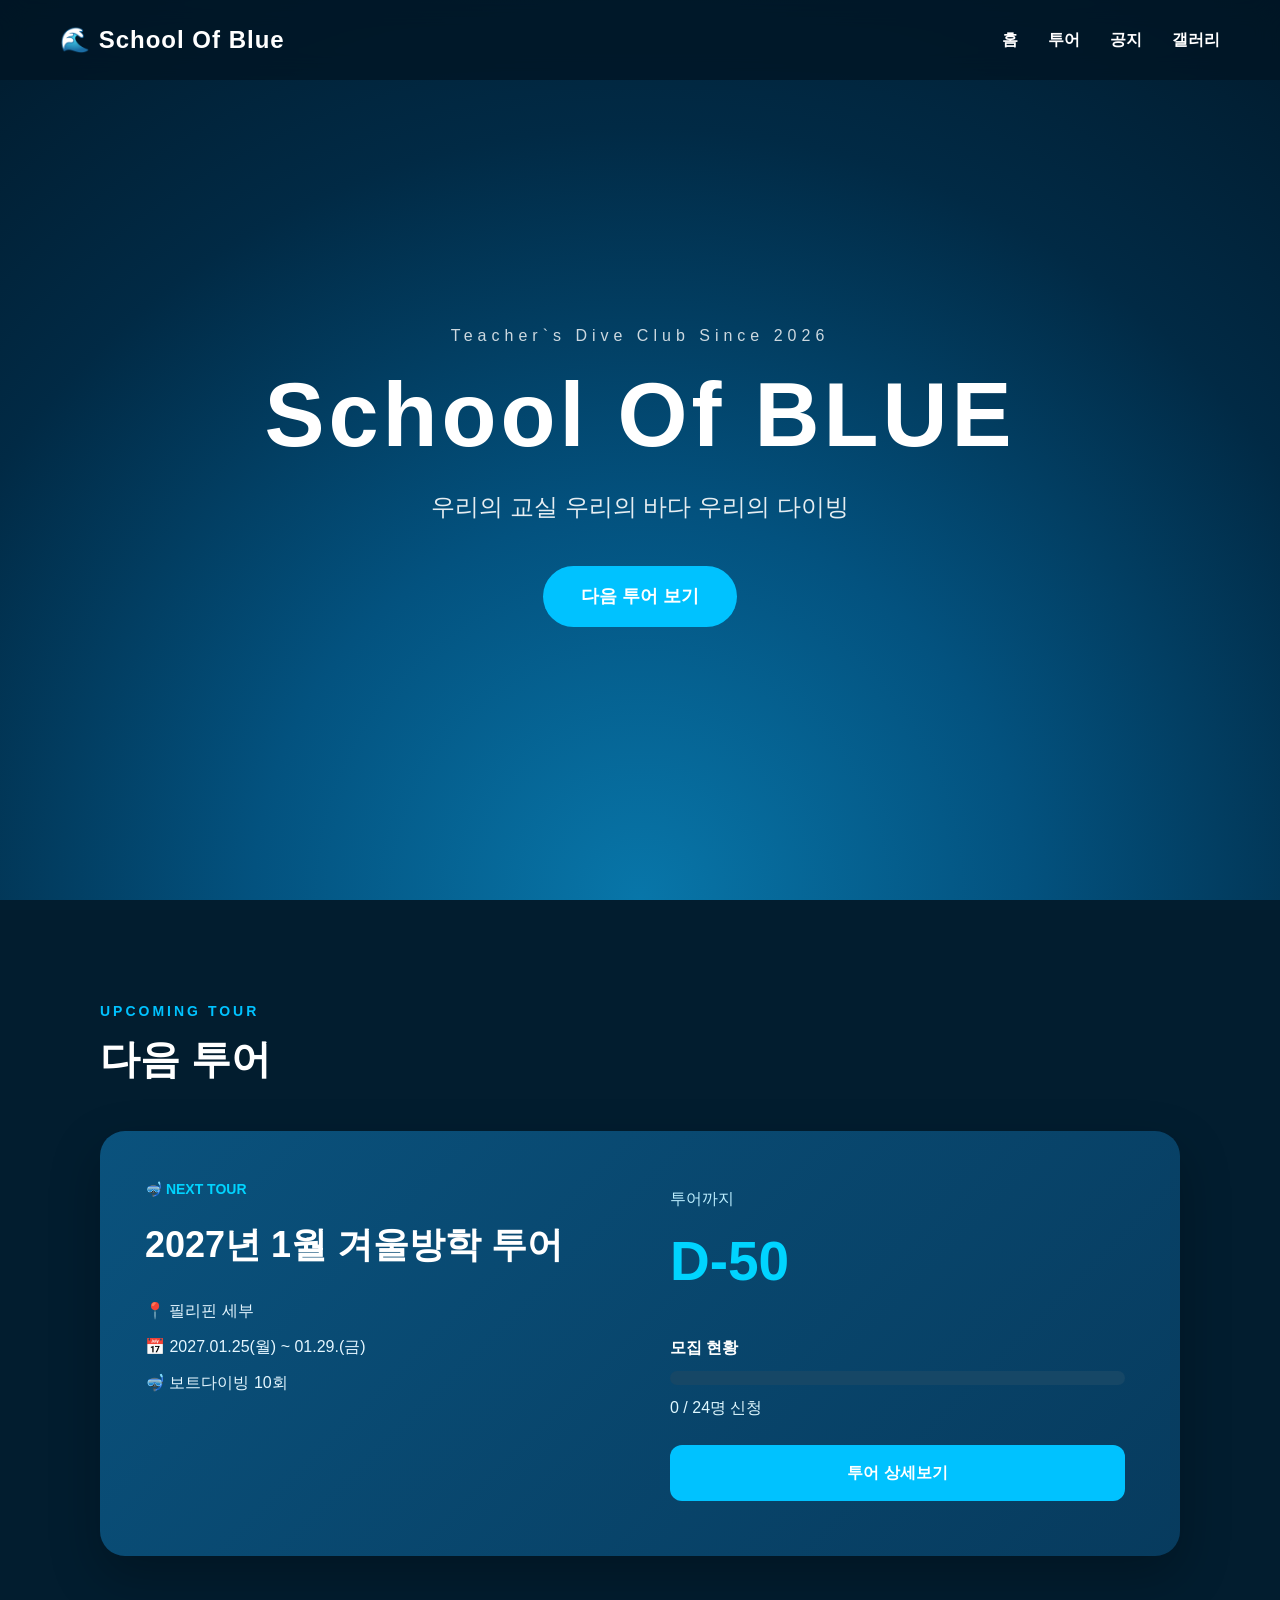
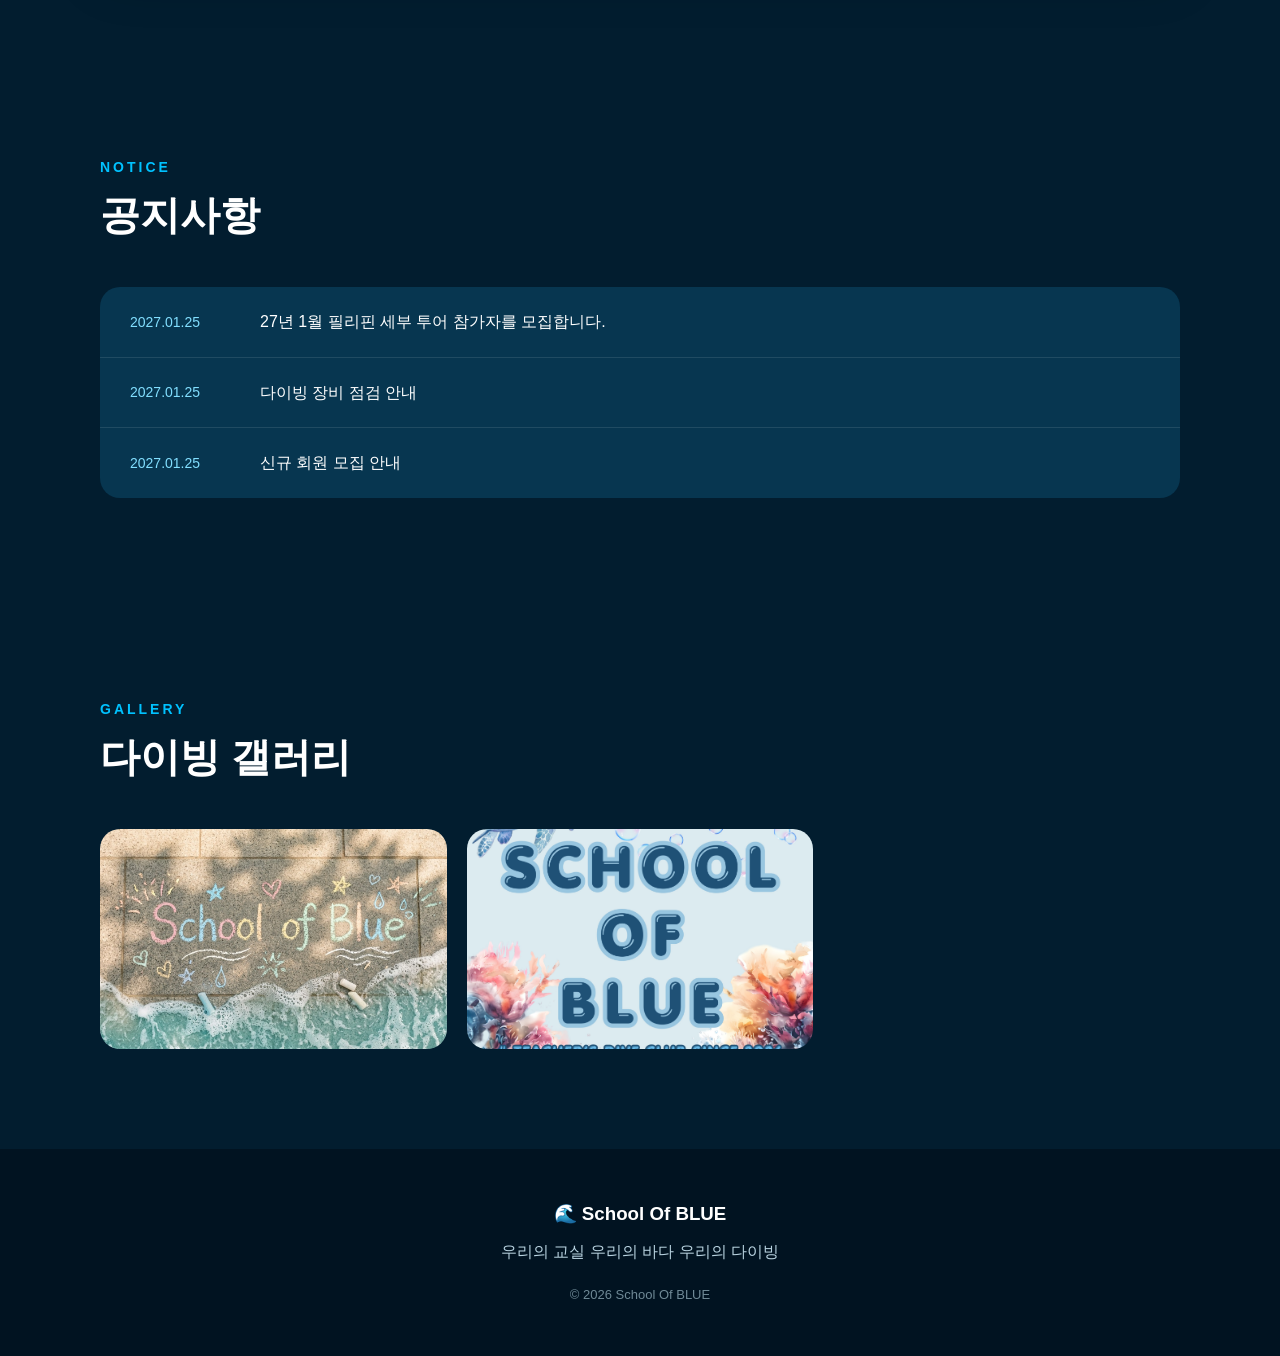
==== index.html @ 574b24a1 "Summary" ====
<!DOCTYPE html>
<html lang="ko">
<head>
  <meta charset="UTF-8">
  <meta name="viewport" content="width=device-width, initial-scale=1.0">

  <title>School Of BLUE</title>

  <link rel="stylesheet" href="css/style.css">
</head>

<body>

  <!-- =========================
       상단 메뉴
  ========================== -->

  <header class="header">

    <div class="logo">
      🌊 School Of Blue
    </div>

    <nav class="nav">

      <a href="index.html">홈</a>

      <a href="#tour">투어</a>

      <a href="#notice">공지</a>

      <a href="#gallery">갤러리</a>

    </nav>

  </header>


  <!-- =========================
       메인 화면
  ========================== -->

  <section class="hero">

    <div class="hero-content">

      <p class="hero-small">
        Teacher`s Dive Club Since 2026
      </p>

      <h1>
        School Of BLUE
      </h1>

      <p class="hero-subtitle">
        우리의 교실 우리의 바다 우리의 다이빙
      </p>

      <a href="#tour" class="main-btn">
        다음 투어 보기
      </a>

    </div>

  </section>


  <!-- =========================
       다음 투어
  ========================== -->

  <section class="section" id="tour">

    <div class="section-title">

      <p>UPCOMING TOUR</p>

      <h2>다음 투어</h2>

    </div>


    <div class="tour-card">

      <div class="tour-info">

        <span class="tour-label">
          🤿 NEXT TOUR
        </span>

        <h3>
          2027년 1월 겨울방학 투어
        </h3>

        <p>
          📍 필리핀 세부
        </p>

        <p>
          📅 2027.01.25(월) ~ 01.29.(금)
        </p>

        <p>
          🤿 보트다이빙 10회
        </p>

      </div>


      <div class="tour-status">

        <div class="countdown-title">
          투어까지
        </div>

        <div id="countdown">
          D-계산중
        </div>


        <div class="progress-title">
          모집 현황
        </div>

        <div class="progress">

          <div
            class="progress-bar"
            id="progressBar">
          </div>

        </div>

        <p id="memberCount">
          0 / 24명 신청
        </p>


        <a
          href="jeju-tour.html"
          class="tour-btn">

          투어 상세보기

        </a>

      </div>

    </div>

  </section>


  <!-- =========================
       공지사항
  ========================== -->

  <section class="section" id="notice">

    <div class="section-title">

      <p>NOTICE</p>

      <h2>공지사항</h2>

    </div>


    <div class="notice-list">

      <div class="notice-item">

        <span>2027.01.25</span>

        <strong>
          27년 1월 필리핀 세부 투어 참가자를 모집합니다.
        </strong>

      </div>


      <div class="notice-item">

        <span>2027.01.25</span>

        <strong>
          다이빙 장비 점검 안내
        </strong>

      </div>


      <div class="notice-item">

        <span>2027.01.25</span>

        <strong>
          신규 회원 모집 안내
        </strong>

      </div>

    </div>

  </section>


  <!-- =========================
       갤러리
  ========================== -->

  <section class="section" id="gallery">

    <div class="section-title">

      <p>GALLERY</p>

      <h2>다이빙 갤러리</h2>

    </div>


    <div class="gallery-grid">

      <div class="gallery-box">

        <img
          src="./images/Dive.jpg"
          alt="다이빙 사진 1"
          class="gallery-image"
          onclick="openGallery(this.src)">

      </div>


      <div class="gallery-box">

        <img
          src="./images/Dive2.jpg"
          alt="다이빙 사진 2"
          class="gallery-image"
          onclick="openGallery(this.src)">

      </div>

    </div>

  </section>


  <!-- =========================
       푸터
  ========================== -->

  <footer>

    <h3>
      🌊 School Of BLUE
    </h3>

    <p>
      우리의 교실 우리의 바다 우리의 다이빙
    </p>

    <p class="copyright">
      © 2026 School Of BLUE
    </p>

  </footer>


  <!-- =========================
       갤러리 확대창
  ========================== -->

  <div
    id="galleryModal"
    class="gallery-modal">

    <span
      class="gallery-close"
      onclick="closeGallery()">
      ×
    </span>

    <img
      id="galleryModalImage"
      src=""
      alt="확대된 다이빙 사진">

  </div>


  <!-- =========================
       JavaScript
  ========================== -->

  <script src="js/script.js"></script>

</body>
</html>
---- css/style.css ----
/* ===================================
   기본 설정
=================================== */

* {
  margin: 0;
  padding: 0;
  box-sizing: border-box;
}

html {
  scroll-behavior: smooth;
}

body {
  font-family: "Segoe UI", Arial, sans-serif;
  background: #021d2f;
  color: white;
  line-height: 1.6;
}


/* ===================================
   상단 메뉴
=================================== */

.header {
  position: fixed;
  top: 0;
  left: 0;

  width: 100%;
  height: 80px;

  padding: 0 60px;

  display: flex;
  justify-content: space-between;
  align-items: center;

  background: rgba(0, 20, 35, 0.75);
  backdrop-filter: blur(12px);

  z-index: 1000;
}


.logo {
  font-size: 24px;
  font-weight: 700;
  letter-spacing: 1px;
}


.nav {
  display: flex;
  gap: 30px;
}


.nav a {
  color: white;
  text-decoration: none;
  font-weight: 600;
  transition: 0.3s;
}


.nav a:hover {
  color: #00d4ff;
}


/* ===================================
   메인 화면
=================================== */

.hero {
  min-height: 100vh;

  display: flex;
  justify-content: center;
  align-items: center;

  text-align: center;

  padding: 100px 20px 50px;

  background:
    radial-gradient(
      circle at 50% 100%,
      #0876a9 0%,
      #03527f 35%,
      #012a45 70%,
      #011b2d 100%
    );
}


.hero-content {
  max-width: 900px;
}


.hero-small {
  font-size: 16px;
  letter-spacing: 5px;
  margin-bottom: 20px;
  opacity: 0.8;
}


.hero h1 {
  font-size: clamp(48px, 8vw, 90px);
  line-height: 1.05;
  letter-spacing: 4px;
  margin-bottom: 25px;
}


.hero-subtitle {
  font-size: 24px;
  margin-bottom: 40px;
  opacity: 0.9;
}


.main-btn {
  display: inline-block;

  padding: 16px 38px;

  border-radius: 50px;

  background: #00c2ff;
  color: white;

  text-decoration: none;

  font-size: 18px;
  font-weight: 700;

  transition: 0.3s;
}


.main-btn:hover {
  transform: translateY(-4px);
  background: #00a8e8;
}


/* ===================================
   공통 섹션
=================================== */

.section {
  padding: 100px 60px;

  max-width: 1200px;

  margin: 0 auto;
}


.section-title {
  margin-bottom: 40px;
}


.section-title p {
  color: #00c2ff;

  font-size: 14px;
  font-weight: 700;

  letter-spacing: 3px;

  margin-bottom: 5px;
}


.section-title h2 {
  font-size: 40px;
}


/* ===================================
   투어 카드
=================================== */

.tour-card {
  display: grid;

  grid-template-columns: 1fr 1fr;

  gap: 40px;

  padding: 45px;

  background:
    linear-gradient(
      135deg,
      #0a527d,
      #073b5e
    );

  border-radius: 25px;

  box-shadow:
    0 20px 50px rgba(0, 0, 0, 0.25);
}


.tour-label {
  display: inline-block;

  color: #00d4ff;

  font-size: 14px;
  font-weight: 700;

  margin-bottom: 15px;
}


.tour-info h3 {
  font-size: 36px;
  margin-bottom: 25px;
}


.tour-info p {
  margin: 10px 0;
  color: #e4f6ff;
}


/* ===================================
   투어 상태
=================================== */

.tour-status {
  padding: 10px;
}


.countdown-title {
  color: #bdefff;
  margin-bottom: 5px;
}


#countdown {
  font-size: 55px;
  font-weight: 800;

  color: #00d4ff;

  margin-bottom: 30px;
}


.progress-title {
  margin-bottom: 10px;
  font-weight: 600;
}


.progress {
  width: 100%;

  height: 14px;

  background: #164766;

  border-radius: 20px;

  overflow: hidden;
}


.progress-bar {
  height: 100%;

  width: 0%;

  background: #00c2ff;

  border-radius: 20px;

  transition: width 1s ease;
}


#memberCount {
  margin-top: 10px;
  color: #dff8ff;
}


.tour-btn {
  display: block;

  width: 100%;

  margin-top: 25px;

  padding: 15px;

  border-radius: 12px;

  background: #00c2ff;
  color: white;

  text-align: center;

  text-decoration: none;

  font-weight: 700;

  transition: 0.3s;
}


.tour-btn:hover {
  background: #00a8e8;
  transform: translateY(-2px);
}


/* ===================================
   공지사항
=================================== */

.notice-list {
  background: #073650;

  border-radius: 20px;

  overflow: hidden;
}


.notice-item {
  display: flex;

  align-items: center;

  gap: 30px;

  padding: 22px 30px;

  border-bottom:
    1px solid rgba(255, 255, 255, 0.1);
}


.notice-item:last-child {
  border-bottom: none;
}


.notice-item span {
  min-width: 100px;

  color: #82dfff;

  font-size: 14px;
}


.notice-item strong {
  font-weight: 500;
}


/* ===================================
   갤러리
=================================== */

.gallery-grid {
  display: grid;

  grid-template-columns:
    repeat(3, 1fr);

  gap: 20px;
}


.gallery-box {
  height: 220px;

  display: flex;

  justify-content: center;
  align-items: center;

  background:
    linear-gradient(
      135deg,
      #075a87,
      #0a3b5a
    );

  border-radius: 20px;

  overflow: hidden;

  transition: 0.3s;
}


.gallery-box:hover {
  transform: translateY(-8px);
}


.gallery-box img {
  width: 100%;
  height: 100%;

  display: block;

  object-fit: cover;

  cursor: pointer;

  transition:
    transform 0.4s ease;
}


.gallery-box:hover img {
  transform: scale(1.05);
}


/* ===================================
   갤러리 확대창
=================================== */

.gallery-modal {
  display: none;

  position: fixed;

  z-index: 9999;

  inset: 0;

  background:
    rgba(0, 0, 0, 0.85);

  justify-content: center;
  align-items: center;

  padding: 30px;
}


.gallery-modal img {
  max-width: 90%;
  max-height: 85vh;

  object-fit: contain;

  border-radius: 12px;

  box-shadow:
    0 10px 40px rgba(0, 0, 0, 0.5);
}


.gallery-close {
  position: absolute;

  top: 20px;
  right: 30px;

  color: white;

  font-size: 45px;

  font-weight: 300;

  cursor: pointer;

  line-height: 1;

  z-index: 10000;
}


.gallery-close:hover {
  opacity: 0.7;
}


/* ===================================
   푸터
=================================== */

footer {
  padding: 50px 20px;

  text-align: center;

  background: #011321;
}


footer h3 {
  margin-bottom: 10px;
}


footer p {
  color: #b8d2df;
}


footer .copyright {
  margin-top: 20px;

  font-size: 13px;

  color: #6f8996;
}


/* ===================================
   모바일
=================================== */

@media (max-width: 768px) {

  .header {
    height: auto;

    min-height: 70px;

    padding: 15px 20px;

    flex-direction: column;

    gap: 12px;
  }


  .logo {
    font-size: 20px;
  }


  .nav {
    gap: 15px;
  }


  .nav a {
    font-size: 14px;
  }


  .hero {
    padding-top: 140px;
  }


  .hero-subtitle {
    font-size: 18px;
  }


  .section {
    padding: 70px 20px;
  }


  .section-title h2 {
    font-size: 32px;
  }


  .tour-card {
    grid-template-columns: 1fr;

    padding: 25px;
  }


  .tour-info h3 {
    font-size: 28px;
  }


  #countdown {
    font-size: 45px;
  }


  .notice-item {
    flex-direction: column;

    align-items: flex-start;

    gap: 5px;
  }


  .gallery-grid {
    grid-template-columns: 1fr;
  }


  .gallery-box {
    height: 180px;
  }


  .gallery-modal {
    padding: 15px;
  }


  .gallery-modal img {
    max-width: 95%;
    max-height: 80vh;
  }


  .gallery-close {
    top: 15px;
    right: 20px;

    font-size: 40px;
  }

}
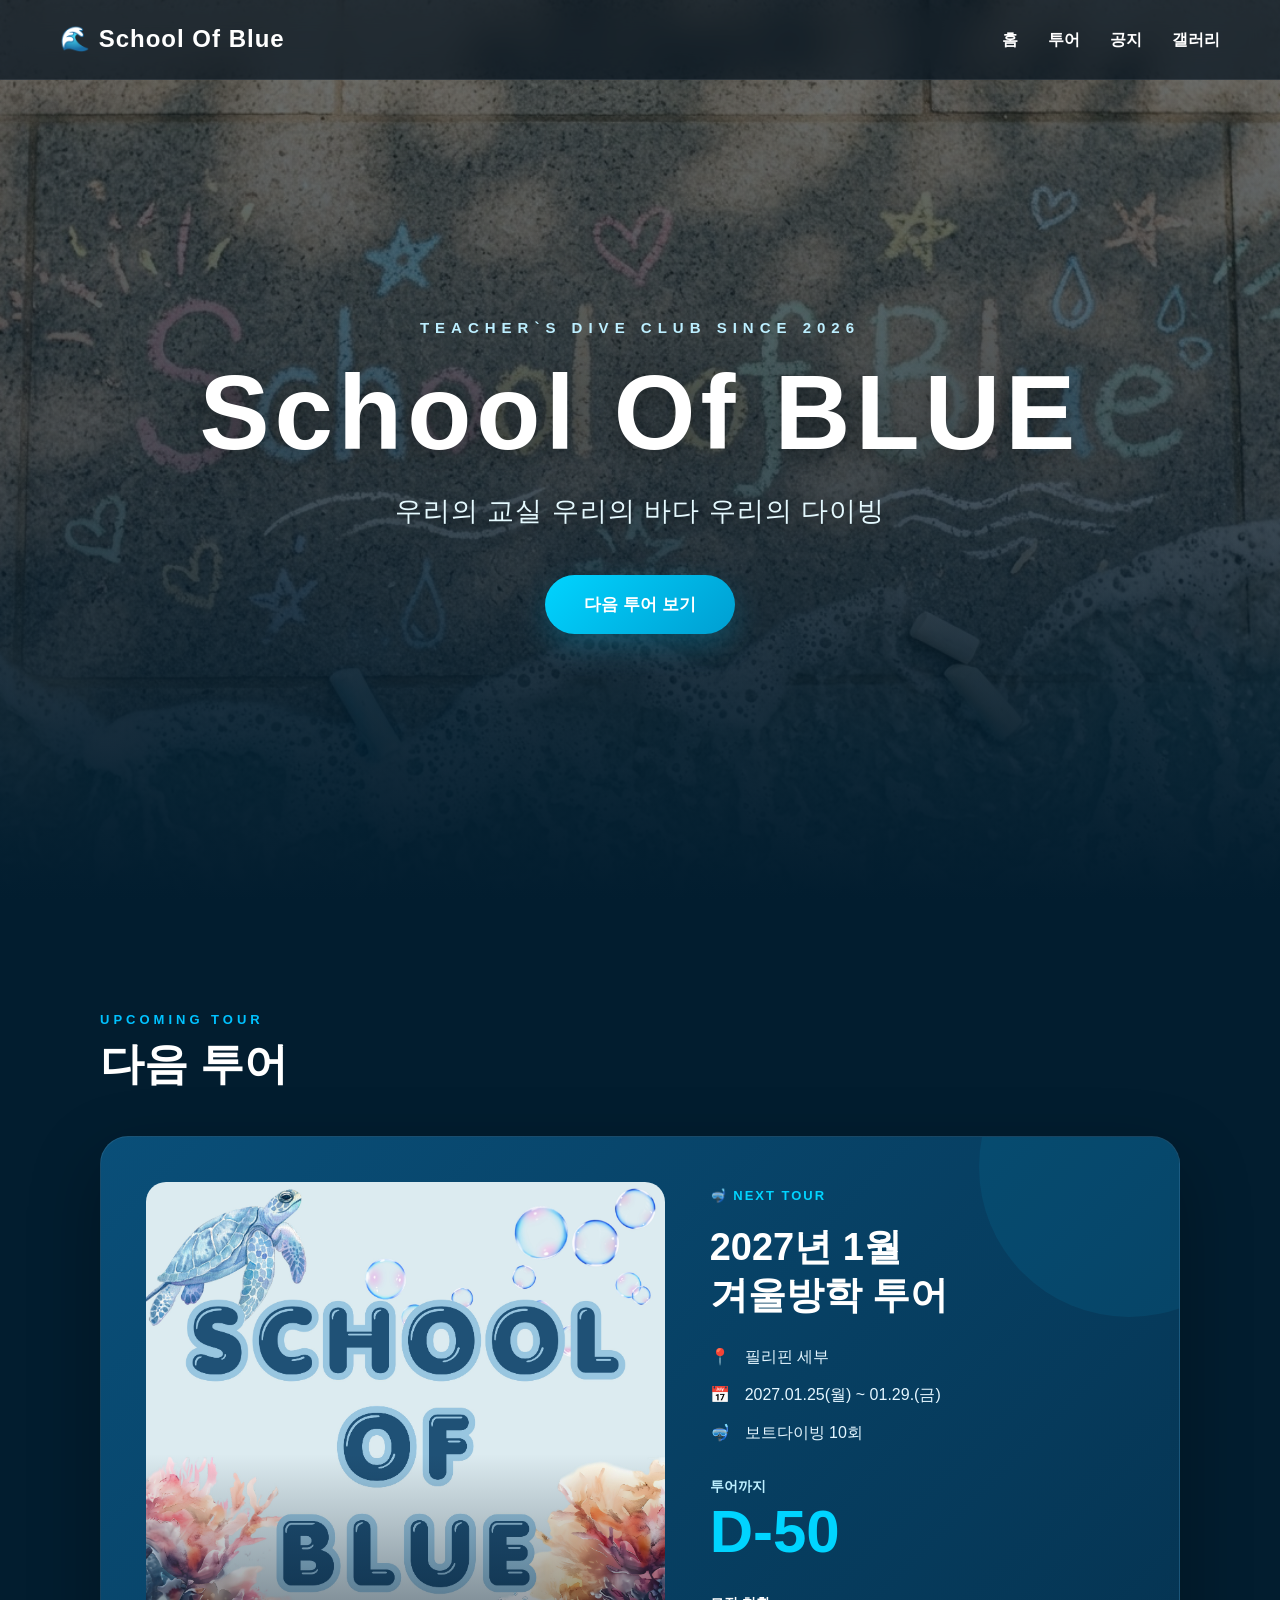
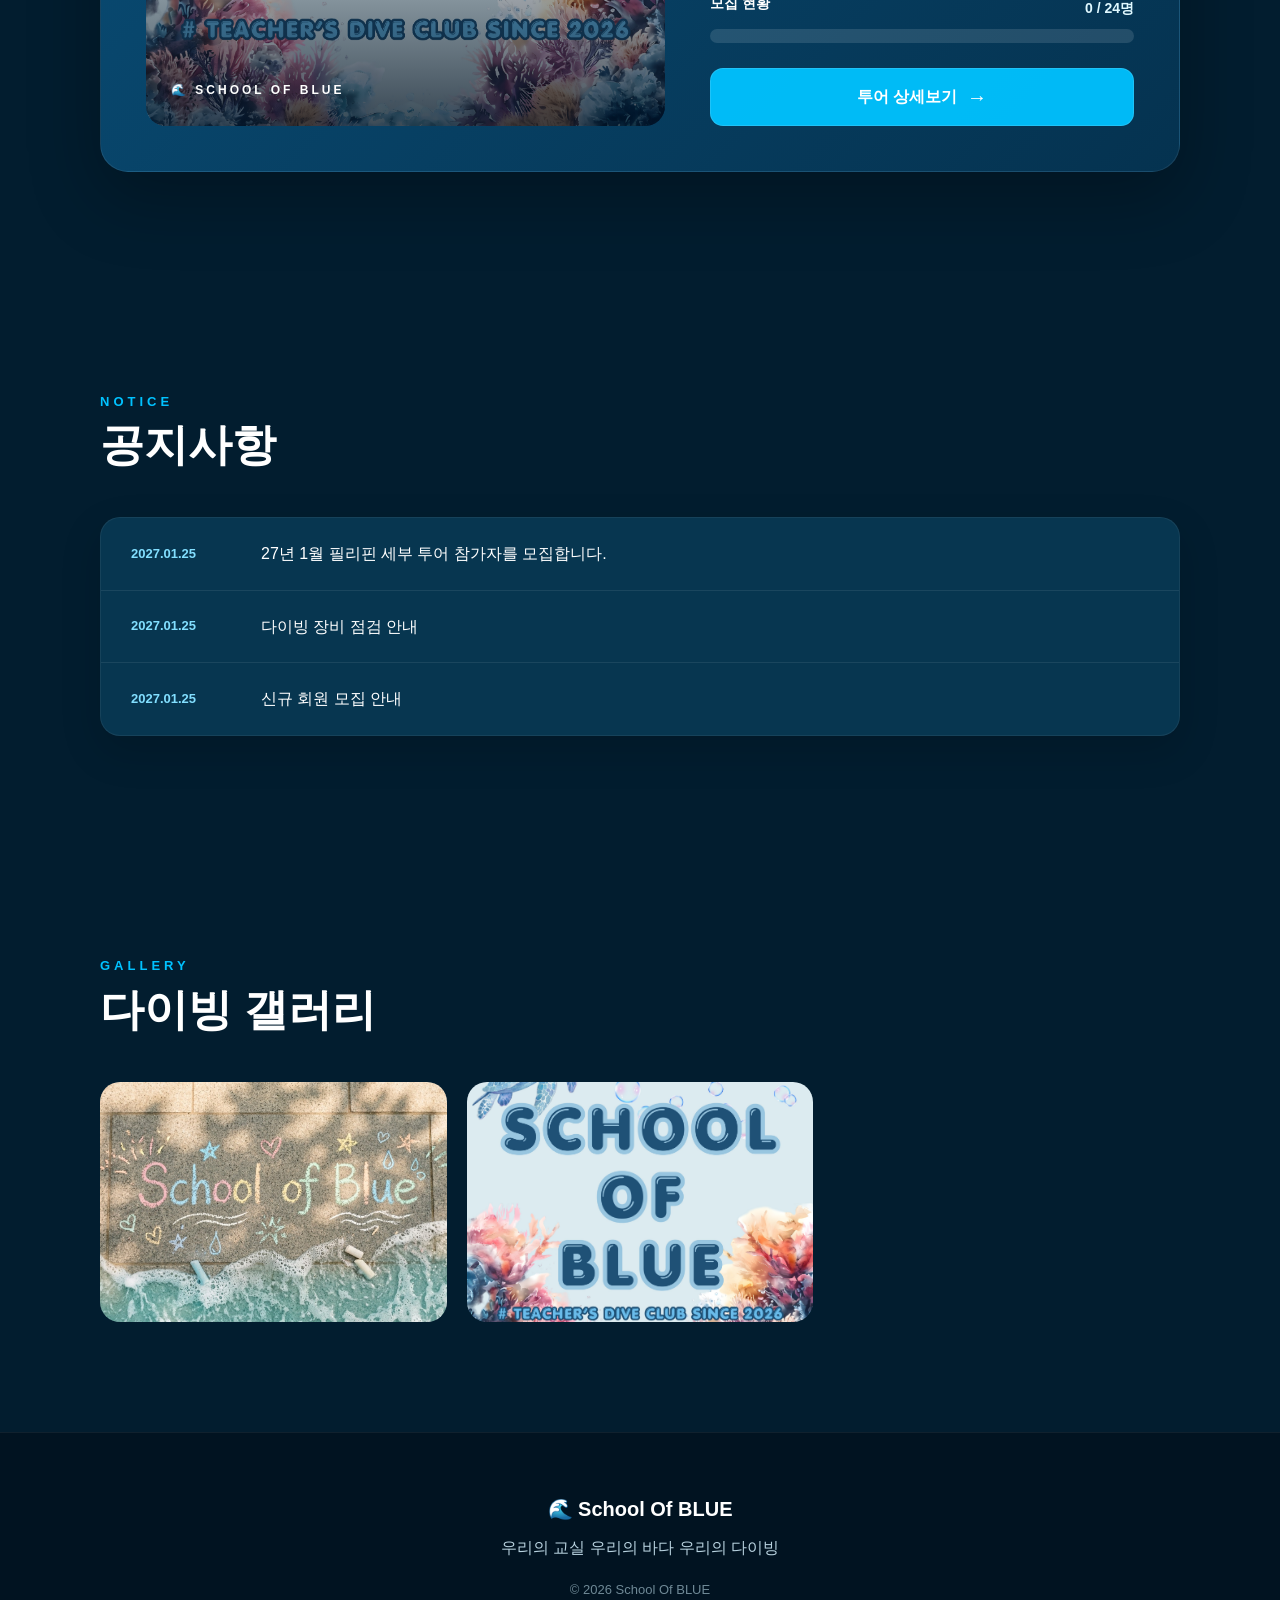
==== commit 78a19dc1: "Summary" ====
--- a/index.html
+++ b/index.html
@@ -1,15 +1,25 @@
 <!DOCTYPE html>
 <html lang="ko">
+
 <head>
+
   <meta charset="UTF-8">
-  <meta name="viewport" content="width=device-width, initial-scale=1.0">
+
+  <meta
+    name="viewport"
+    content="width=device-width, initial-scale=1.0">
 
   <title>School Of BLUE</title>
 
-  <link rel="stylesheet" href="css/style.css">
+  <link
+    rel="stylesheet"
+    href="css/style.css">
+
 </head>
 
+
 <body>
+
 
   <!-- =========================
        상단 메뉴
@@ -21,15 +31,24 @@
       🌊 School Of Blue
     </div>
 
+
     <nav class="nav">
 
-      <a href="index.html">홈</a>
-
-      <a href="#tour">투어</a>
-
-      <a href="#notice">공지</a>
-
-      <a href="#gallery">갤러리</a>
+      <a href="index.html">
+        홈
+      </a>
+
+      <a href="#tour">
+        투어
+      </a>
+
+      <a href="#notice">
+        공지
+      </a>
+
+      <a href="#gallery">
+        갤러리
+      </a>
 
     </nav>
 
@@ -48,16 +67,23 @@
         Teacher`s Dive Club Since 2026
       </p>
 
+
       <h1>
         School Of BLUE
       </h1>
 
+
       <p class="hero-subtitle">
         우리의 교실 우리의 바다 우리의 다이빙
       </p>
 
-      <a href="#tour" class="main-btn">
+
+      <a
+        href="#tour"
+        class="main-btn">
+
         다음 투어 보기
+
       </a>
 
     </div>
@@ -69,72 +95,143 @@
        다음 투어
   ========================== -->
 
-  <section class="section" id="tour">
+  <section
+    class="section"
+    id="tour">
+
 
     <div class="section-title">
 
-      <p>UPCOMING TOUR</p>
-
-      <h2>다음 투어</h2>
+      <p>
+        UPCOMING TOUR
+      </p>
+
+      <h2>
+        다음 투어
+      </h2>
 
     </div>
 
 
     <div class="tour-card">
 
+
+      <!-- =========================
+           투어 이미지
+      ========================== -->
+
+      <div class="tour-image">
+
+        <img
+          src="./images/Dive2.jpg"
+          alt="2027년 1월 필리핀 세부 다이빙 투어">
+
+        <div class="tour-image-overlay">
+
+          <span>
+            🌊 SCHOOL OF BLUE
+          </span>
+
+        </div>
+
+      </div>
+
+
+      <!-- =========================
+           투어 정보
+      ========================== -->
+
       <div class="tour-info">
+
 
         <span class="tour-label">
           🤿 NEXT TOUR
         </span>
 
+
         <h3>
-          2027년 1월 겨울방학 투어
+          2027년 1월<br>
+          겨울방학 투어
         </h3>
 
-        <p>
-          📍 필리핀 세부
-        </p>
-
-        <p>
-          📅 2027.01.25(월) ~ 01.29.(금)
-        </p>
-
-        <p>
-          🤿 보트다이빙 10회
-        </p>
-
-      </div>
-
-
-      <div class="tour-status">
-
-        <div class="countdown-title">
-          투어까지
+
+        <div class="tour-details">
+
+
+          <p>
+            <span>📍</span>
+            필리핀 세부
+          </p>
+
+
+          <p>
+            <span>📅</span>
+            2027.01.25(월)
+            ~
+            01.29.(금)
+          </p>
+
+
+          <p>
+            <span>🤿</span>
+            보트다이빙 10회
+          </p>
+
         </div>
 
-        <div id="countdown">
-          D-계산중
+
+        <!-- =========================
+             D-day
+        ========================== -->
+
+        <div class="tour-countdown">
+
+          <div class="countdown-title">
+            투어까지
+          </div>
+
+
+          <div id="countdown">
+            D-계산중
+          </div>
+
         </div>
 
 
-        <div class="progress-title">
-          모집 현황
+        <!-- =========================
+             모집 현황
+        ========================== -->
+
+        <div class="tour-recruit">
+
+          <div class="progress-header">
+
+            <span>
+              모집 현황
+            </span>
+
+            <span id="memberCount">
+              0 / 24명
+            </span>
+
+          </div>
+
+
+          <div class="progress">
+
+            <div
+              class="progress-bar"
+              id="progressBar">
+            </div>
+
+          </div>
+
         </div>
 
-        <div class="progress">
-
-          <div
-            class="progress-bar"
-            id="progressBar">
-          </div>
-
-        </div>
-
-        <p id="memberCount">
-          0 / 24명 신청
-        </p>
-
+
+        <!-- =========================
+             상세보기
+        ========================== -->
 
         <a
           href="jeju-tour.html"
@@ -142,8 +239,13 @@
 
           투어 상세보기
 
+          <span>
+            →
+          </span>
+
         </a>
 
+
       </div>
 
     </div>
@@ -155,22 +257,34 @@
        공지사항
   ========================== -->
 
-  <section class="section" id="notice">
+  <section
+    class="section"
+    id="notice">
+
 
     <div class="section-title">
 
-      <p>NOTICE</p>
-
-      <h2>공지사항</h2>
+      <p>
+        NOTICE
+      </p>
+
+
+      <h2>
+        공지사항
+      </h2>
 
     </div>
 
 
     <div class="notice-list">
 
+
       <div class="notice-item">
 
-        <span>2027.01.25</span>
+        <span>
+          2027.01.25
+        </span>
+
 
         <strong>
           27년 1월 필리핀 세부 투어 참가자를 모집합니다.
@@ -181,7 +295,10 @@
 
       <div class="notice-item">
 
-        <span>2027.01.25</span>
+        <span>
+          2027.01.25
+        </span>
+
 
         <strong>
           다이빙 장비 점검 안내
@@ -192,7 +309,10 @@
 
       <div class="notice-item">
 
-        <span>2027.01.25</span>
+        <span>
+          2027.01.25
+        </span>
+
 
         <strong>
           신규 회원 모집 안내
@@ -200,6 +320,7 @@
 
       </div>
 
+
     </div>
 
   </section>
@@ -209,18 +330,27 @@
        갤러리
   ========================== -->
 
-  <section class="section" id="gallery">
+  <section
+    class="section"
+    id="gallery">
+
 
     <div class="section-title">
 
-      <p>GALLERY</p>
-
-      <h2>다이빙 갤러리</h2>
+      <p>
+        GALLERY
+      </p>
+
+
+      <h2>
+        다이빙 갤러리
+      </h2>
 
     </div>
 
 
     <div class="gallery-grid">
+
 
       <div class="gallery-box">
 
@@ -243,6 +373,7 @@
 
       </div>
 
+
     </div>
 
   </section>
@@ -258,10 +389,12 @@
       🌊 School Of BLUE
     </h3>
 
+
     <p>
       우리의 교실 우리의 바다 우리의 다이빙
     </p>
 
+
     <p class="copyright">
       © 2026 School Of BLUE
     </p>
@@ -277,11 +410,15 @@
     id="galleryModal"
     class="gallery-modal">
 
+
     <span
       class="gallery-close"
       onclick="closeGallery()">
+
       ×
+
     </span>
+
 
     <img
       id="galleryModalImage"
@@ -295,7 +432,11 @@
        JavaScript
   ========================== -->
 
-  <script src="js/script.js"></script>
+  <script
+    src="js/script.js">
+  </script>
+
 
 </body>
+
 </html>
--- a/css/style.css
+++ b/css/style.css
@@ -26,6 +26,7 @@
 
 .header {
   position: fixed;
+
   top: 0;
   left: 0;
 
@@ -38,8 +39,12 @@
   justify-content: space-between;
   align-items: center;
 
-  background: rgba(0, 20, 35, 0.75);
-  backdrop-filter: blur(12px);
+  background: rgba(0, 15, 28, 0.68);
+
+  backdrop-filter: blur(14px);
+
+  border-bottom:
+    1px solid rgba(255, 255, 255, 0.08);
 
   z-index: 1000;
 }
@@ -47,22 +52,49 @@
 
 .logo {
   font-size: 24px;
+
   font-weight: 700;
+
   letter-spacing: 1px;
+
+  white-space: nowrap;
 }
 
 
 .nav {
   display: flex;
+
   gap: 30px;
 }
 
 
 .nav a {
+  position: relative;
+
   color: white;
+
   text-decoration: none;
+
   font-weight: 600;
+
   transition: 0.3s;
+}
+
+
+.nav a::after {
+  content: "";
+
+  position: absolute;
+
+  left: 0;
+  bottom: -8px;
+
+  width: 0;
+  height: 2px;
+
+  background: #00d4ff;
+
+  transition: width 0.3s ease;
 }
 
 
@@ -71,306 +103,572 @@
 }
 
 
-/* ===================================
-   메인 화면
+.nav a:hover::after {
+  width: 100%;
+}
+
+
+/* ===================================
+   메인 히어로
 =================================== */
 
 .hero {
+  position: relative;
+
   min-height: 100vh;
 
   display: flex;
+
   justify-content: center;
   align-items: center;
 
   text-align: center;
 
-  padding: 100px 20px 50px;
+  padding: 120px 20px 70px;
+
+  overflow: hidden;
 
   background:
-    radial-gradient(
-      circle at 50% 100%,
-      #0876a9 0%,
-      #03527f 35%,
-      #012a45 70%,
-      #011b2d 100%
+    linear-gradient(
+      rgba(0, 18, 32, 0.48),
+      rgba(0, 15, 30, 0.72)
+    ),
+    url("../images/Dive.jpg");
+
+  background-size: cover;
+
+  background-position: center;
+
+  background-repeat: no-repeat;
+}
+
+
+/* 바다 사진 위 분위기 */
+
+.hero::after {
+  content: "";
+
+  position: absolute;
+
+  inset: 0;
+
+  background:
+    linear-gradient(
+      to bottom,
+      rgba(0, 0, 0, 0.15),
+      rgba(0, 20, 35, 0.25),
+      #021d2f
     );
-}
-
+
+  pointer-events: none;
+}
+
+
+/* 히어로 내용 */
 
 .hero-content {
-  max-width: 900px;
+  position: relative;
+
+  z-index: 2;
+
+  max-width: 950px;
+
+  animation:
+    heroFade 1.2s ease;
+}
+
+
+@keyframes heroFade {
+
+  from {
+
+    opacity: 0;
+
+    transform:
+      translateY(25px);
+
+  }
+
+  to {
+
+    opacity: 1;
+
+    transform:
+      translateY(0);
+
+  }
+
 }
 
 
 .hero-small {
-  font-size: 16px;
+  margin-bottom: 20px;
+
+  font-size: 15px;
+
+  font-weight: 600;
+
+  letter-spacing: 6px;
+
+  color: #bdefff;
+
+  text-transform: uppercase;
+}
+
+
+.hero h1 {
+  margin-bottom: 25px;
+
+  font-size:
+    clamp(
+      52px,
+      9vw,
+      105px
+    );
+
+  line-height: 1;
+
   letter-spacing: 5px;
-  margin-bottom: 20px;
-  opacity: 0.8;
-}
-
-
-.hero h1 {
-  font-size: clamp(48px, 8vw, 90px);
-  line-height: 1.05;
-  letter-spacing: 4px;
-  margin-bottom: 25px;
+
+  text-shadow:
+    0 5px 25px
+    rgba(0, 0, 0, 0.35);
 }
 
 
 .hero-subtitle {
-  font-size: 24px;
-  margin-bottom: 40px;
-  opacity: 0.9;
-}
-
+  margin-bottom: 42px;
+
+  font-size:
+    clamp(
+      19px,
+      3vw,
+      27px
+    );
+
+  font-weight: 500;
+
+  color: #e5faff;
+
+  letter-spacing: 1px;
+
+  text-shadow:
+    0 3px 15px
+    rgba(0, 0, 0, 0.45);
+}
+
+
+/* ===================================
+   메인 버튼
+=================================== */
 
 .main-btn {
-  display: inline-block;
+  display: inline-flex;
+
+  align-items: center;
+  justify-content: center;
+
+  min-width: 190px;
 
   padding: 16px 38px;
 
   border-radius: 50px;
-
-  background: #00c2ff;
-  color: white;
-
-  text-decoration: none;
-
-  font-size: 18px;
-  font-weight: 700;
-
-  transition: 0.3s;
-}
-
-
-.main-btn:hover {
-  transform: translateY(-4px);
-  background: #00a8e8;
-}
-
-
-/* ===================================
-   공통 섹션
-=================================== */
-
-.section {
-  padding: 100px 60px;
-
-  max-width: 1200px;
-
-  margin: 0 auto;
-}
-
-
-.section-title {
-  margin-bottom: 40px;
-}
-
-
-.section-title p {
-  color: #00c2ff;
-
-  font-size: 14px;
-  font-weight: 700;
-
-  letter-spacing: 3px;
-
-  margin-bottom: 5px;
-}
-
-
-.section-title h2 {
-  font-size: 40px;
-}
-
-
-/* ===================================
-   투어 카드
-=================================== */
-
-.tour-card {
-  display: grid;
-
-  grid-template-columns: 1fr 1fr;
-
-  gap: 40px;
-
-  padding: 45px;
 
   background:
     linear-gradient(
       135deg,
-      #0a527d,
-      #073b5e
+      #00d4ff,
+      #009ed1
     );
 
-  border-radius: 25px;
+  color: white;
+
+  text-decoration: none;
+
+  font-size: 17px;
+
+  font-weight: 700;
 
   box-shadow:
-    0 20px 50px rgba(0, 0, 0, 0.25);
+    0 12px 30px
+    rgba(0, 180, 230, 0.25);
+
+  transition:
+    transform 0.3s ease,
+    box-shadow 0.3s ease;
+}
+
+
+.main-btn:hover {
+
+  transform:
+    translateY(-5px);
+
+  box-shadow:
+    0 18px 40px
+    rgba(0, 180, 230, 0.4);
+}
+
+
+/* ===================================
+   공통 섹션
+=================================== */
+
+.section {
+  max-width: 1200px;
+
+  margin: 0 auto;
+
+  padding:
+    110px 60px;
+}
+
+
+.section-title {
+  margin-bottom: 45px;
+}
+
+
+.section-title p {
+
+  margin-bottom: 7px;
+
+  color: #00c2ff;
+
+  font-size: 13px;
+
+  font-weight: 800;
+
+  letter-spacing: 4px;
+}
+
+
+.section-title h2 {
+
+  font-size:
+    clamp(
+      32px,
+      5vw,
+      44px
+    );
+
+  line-height: 1.2;
+}
+
+
+/* ===================================
+   다음 투어 카드
+=================================== */
+
+.tour-card {
+
+  display: grid;
+
+  grid-template-columns:
+    1.1fr 0.9fr;
+
+  gap: 45px;
+
+  padding: 45px;
+
+  background:
+    linear-gradient(
+      135deg,
+      rgba(10, 82, 125, 0.95),
+      rgba(5, 52, 82, 0.95)
+    );
+
+  border:
+    1px solid
+    rgba(255, 255, 255, 0.08);
+
+  border-radius: 28px;
+
+  box-shadow:
+    0 25px 70px
+    rgba(0, 0, 0, 0.28);
+
+  overflow: hidden;
+
+  position: relative;
+}
+
+
+.tour-card::before {
+
+  content: "";
+
+  position: absolute;
+
+  width: 300px;
+  height: 300px;
+
+  right: -100px;
+  top: -120px;
+
+  border-radius: 50%;
+
+  background:
+    rgba(0, 196, 255, 0.08);
+
+  pointer-events: none;
 }
 
 
 .tour-label {
+
   display: inline-block;
 
+  margin-bottom: 18px;
+
   color: #00d4ff;
 
+  font-size: 13px;
+
+  font-weight: 800;
+
+  letter-spacing: 2px;
+}
+
+
+.tour-info h3 {
+
+  margin-bottom: 25px;
+
+  font-size:
+    clamp(
+      28px,
+      4vw,
+      38px
+    );
+
+  line-height: 1.25;
+}
+
+
+.tour-info p {
+
+  margin: 13px 0;
+
+  color: #e4f6ff;
+
+  font-size: 16px;
+}
+
+
+/* ===================================
+   투어 상태
+=================================== */
+
+.tour-status {
+
+  position: relative;
+
+  z-index: 2;
+
+  padding: 10px;
+}
+
+
+.countdown-title {
+
+  margin-bottom: 4px;
+
+  color: #bdefff;
+
   font-size: 14px;
+
+  font-weight: 600;
+}
+
+
+#countdown {
+
+  margin-bottom: 30px;
+
+  color: #00d4ff;
+
+  font-size:
+    clamp(
+      45px,
+      6vw,
+      60px
+    );
+
+  font-weight: 800;
+
+  line-height: 1;
+}
+
+
+.progress-title {
+
+  margin-bottom: 10px;
+
   font-weight: 700;
-
-  margin-bottom: 15px;
-}
-
-
-.tour-info h3 {
-  font-size: 36px;
-  margin-bottom: 25px;
-}
-
-
-.tour-info p {
-  margin: 10px 0;
-  color: #e4f6ff;
-}
-
-
-/* ===================================
-   투어 상태
-=================================== */
-
-.tour-status {
-  padding: 10px;
-}
-
-
-.countdown-title {
-  color: #bdefff;
-  margin-bottom: 5px;
-}
-
-
-#countdown {
-  font-size: 55px;
-  font-weight: 800;
-
-  color: #00d4ff;
-
-  margin-bottom: 30px;
-}
-
-
-.progress-title {
-  margin-bottom: 10px;
+}
+
+
+.progress {
+
+  width: 100%;
+
+  height: 14px;
+
+  background:
+    rgba(255, 255, 255, 0.12);
+
+  border-radius: 20px;
+
+  overflow: hidden;
+}
+
+
+.progress-bar {
+
+  width: 0%;
+
+  height: 100%;
+
+  background:
+    linear-gradient(
+      90deg,
+      #00aeea,
+      #00e0ff
+    );
+
+  border-radius: 20px;
+
+  transition:
+    width 1s ease;
+}
+
+
+#memberCount {
+
+  margin-top: 10px;
+
+  color: #dff8ff;
+
+  font-size: 14px;
+}
+
+
+/* ===================================
+   투어 상세 버튼
+=================================== */
+
+.tour-btn {
+
+  display: block;
+
+  width: 100%;
+
+  margin-top: 25px;
+
+  padding: 15px;
+
+  border:
+    1px solid
+    rgba(255, 255, 255, 0.12);
+
+  border-radius: 13px;
+
+  background:
+    rgba(0, 194, 255, 0.95);
+
+  color: white;
+
+  text-align: center;
+
+  text-decoration: none;
+
+  font-weight: 700;
+
+  transition:
+    transform 0.3s ease,
+    background 0.3s ease;
+}
+
+
+.tour-btn:hover {
+
+  background: #00a8e8;
+
+  transform:
+    translateY(-3px);
+}
+
+
+/* ===================================
+   공지사항
+=================================== */
+
+.notice-list {
+
+  background: #073650;
+
+  border:
+    1px solid
+    rgba(255, 255, 255, 0.06);
+
+  border-radius: 20px;
+
+  overflow: hidden;
+
+  box-shadow:
+    0 15px 40px
+    rgba(0, 0, 0, 0.15);
+}
+
+
+.notice-item {
+
+  display: flex;
+
+  align-items: center;
+
+  gap: 30px;
+
+  padding:
+    23px 30px;
+
+  border-bottom:
+    1px solid
+    rgba(255, 255, 255, 0.08);
+
+  transition:
+    background 0.3s ease;
+}
+
+
+.notice-item:last-child {
+
+  border-bottom: none;
+}
+
+
+.notice-item:hover {
+
+  background:
+    rgba(255, 255, 255, 0.035);
+}
+
+
+.notice-item span {
+
+  min-width: 100px;
+
+  color: #82dfff;
+
+  font-size: 13px;
+
   font-weight: 600;
 }
 
 
-.progress {
-  width: 100%;
-
-  height: 14px;
-
-  background: #164766;
-
-  border-radius: 20px;
-
-  overflow: hidden;
-}
-
-
-.progress-bar {
-  height: 100%;
-
-  width: 0%;
-
-  background: #00c2ff;
-
-  border-radius: 20px;
-
-  transition: width 1s ease;
-}
-
-
-#memberCount {
-  margin-top: 10px;
-  color: #dff8ff;
-}
-
-
-.tour-btn {
-  display: block;
-
-  width: 100%;
-
-  margin-top: 25px;
-
-  padding: 15px;
-
-  border-radius: 12px;
-
-  background: #00c2ff;
-  color: white;
-
-  text-align: center;
-
-  text-decoration: none;
-
-  font-weight: 700;
-
-  transition: 0.3s;
-}
-
-
-.tour-btn:hover {
-  background: #00a8e8;
-  transform: translateY(-2px);
-}
-
-
-/* ===================================
-   공지사항
-=================================== */
-
-.notice-list {
-  background: #073650;
-
-  border-radius: 20px;
-
-  overflow: hidden;
-}
-
-
-.notice-item {
-  display: flex;
-
-  align-items: center;
-
-  gap: 30px;
-
-  padding: 22px 30px;
-
-  border-bottom:
-    1px solid rgba(255, 255, 255, 0.1);
-}
-
-
-.notice-item:last-child {
-  border-bottom: none;
-}
-
-
-.notice-item span {
-  min-width: 100px;
-
-  color: #82dfff;
-
-  font-size: 14px;
-}
-
-
 .notice-item strong {
+
   font-weight: 500;
 }
 
@@ -380,6 +678,7 @@
 =================================== */
 
 .gallery-grid {
+
   display: grid;
 
   grid-template-columns:
@@ -390,7 +689,8 @@
 
 
 .gallery-box {
-  height: 220px;
+
+  height: 240px;
 
   display: flex;
 
@@ -408,16 +708,25 @@
 
   overflow: hidden;
 
-  transition: 0.3s;
+  transition:
+    transform 0.35s ease,
+    box-shadow 0.35s ease;
 }
 
 
 .gallery-box:hover {
-  transform: translateY(-8px);
+
+  transform:
+    translateY(-8px);
+
+  box-shadow:
+    0 18px 40px
+    rgba(0, 0, 0, 0.3);
 }
 
 
 .gallery-box img {
+
   width: 100%;
   height: 100%;
 
@@ -428,12 +737,14 @@
   cursor: pointer;
 
   transition:
-    transform 0.4s ease;
+    transform 0.5s ease;
 }
 
 
 .gallery-box:hover img {
-  transform: scale(1.05);
+
+  transform:
+    scale(1.06);
 }
 
 
@@ -442,6 +753,7 @@
 =================================== */
 
 .gallery-modal {
+
   display: none;
 
   position: fixed;
@@ -451,7 +763,7 @@
   inset: 0;
 
   background:
-    rgba(0, 0, 0, 0.85);
+    rgba(0, 0, 0, 0.88);
 
   justify-content: center;
   align-items: center;
@@ -461,7 +773,9 @@
 
 
 .gallery-modal img {
+
   max-width: 90%;
+
   max-height: 85vh;
 
   object-fit: contain;
@@ -469,11 +783,13 @@
   border-radius: 12px;
 
   box-shadow:
-    0 10px 40px rgba(0, 0, 0, 0.5);
+    0 10px 50px
+    rgba(0, 0, 0, 0.6);
 }
 
 
 .gallery-close {
+
   position: absolute;
 
   top: 20px;
@@ -494,6 +810,7 @@
 
 
 .gallery-close:hover {
+
   opacity: 0.7;
 }
 
@@ -503,25 +820,36 @@
 =================================== */
 
 footer {
-  padding: 50px 20px;
+
+  padding:
+    60px 20px;
 
   text-align: center;
 
   background: #011321;
+
+  border-top:
+    1px solid
+    rgba(255, 255, 255, 0.06);
 }
 
 
 footer h3 {
+
   margin-bottom: 10px;
+
+  font-size: 20px;
 }
 
 
 footer p {
+
   color: #b8d2df;
 }
 
 
 footer .copyright {
+
   margin-top: 20px;
 
   font-size: 13px;
@@ -536,106 +864,423 @@
 
 @media (max-width: 768px) {
 
+  /* 상단 메뉴 */
+
   .header {
+
     height: auto;
 
     min-height: 70px;
 
-    padding: 15px 20px;
+    padding:
+      14px 20px;
 
     flex-direction: column;
 
+    gap: 10px;
+  }
+
+
+  .logo {
+
+    font-size: 20px;
+  }
+
+
+  .nav {
+
+    gap: 18px;
+  }
+
+
+  .nav a {
+
+    font-size: 13px;
+  }
+
+
+  /* 히어로 */
+
+  .hero {
+
+    min-height: 100svh;
+
+    padding:
+      140px 20px 70px;
+
+    background-position:
+      center center;
+  }
+
+
+  .hero-small {
+
+    font-size: 11px;
+
+    letter-spacing: 3px;
+  }
+
+
+  .hero h1 {
+
+    font-size:
+      clamp(
+        48px,
+        14vw,
+        75px
+      );
+
+    letter-spacing: 2px;
+  }
+
+
+  .hero-subtitle {
+
+    font-size: 18px;
+
+    line-height: 1.5;
+  }
+
+
+  /* 섹션 */
+
+  .section {
+
+    padding:
+      75px 20px;
+  }
+
+
+  /* 투어 */
+
+  .tour-card {
+
+    grid-template-columns: 1fr;
+
+    gap: 25px;
+
+    padding: 28px;
+  }
+
+
+  .tour-info h3 {
+
+    font-size: 28px;
+  }
+
+
+  #countdown {
+
+    font-size: 48px;
+  }
+
+
+  /* 공지 */
+
+  .notice-item {
+
+    flex-direction: column;
+
+    align-items: flex-start;
+
+    gap: 5px;
+
+    padding:
+      20px;
+  }
+
+
+  /* 갤러리 */
+
+  .gallery-grid {
+
+    grid-template-columns: 1fr;
+  }
+
+
+  .gallery-box {
+
+    height: 210px;
+  }
+
+
+  /* 확대창 */
+
+  .gallery-modal {
+
+    padding: 15px;
+  }
+
+
+  .gallery-modal img {
+
+    max-width: 95%;
+
+    max-height: 80vh;
+  }
+
+
+  .gallery-close {
+
+    top: 15px;
+
+    right: 20px;
+
+    font-size: 40px;
+  }
+
+}
+
+
+@media (max-width: 500px) {
+
+  .nav {
+
     gap: 12px;
   }
 
 
-  .logo {
-    font-size: 20px;
-  }
-
-
-  .nav {
-    gap: 15px;
-  }
-
-
   .nav a {
-    font-size: 14px;
-  }
-
-
-  .hero {
-    padding-top: 140px;
+
+    font-size: 12px;
+  }
+
+
+  .hero-small {
+
+    letter-spacing: 2px;
   }
 
 
   .hero-subtitle {
-    font-size: 18px;
-  }
-
-
-  .section {
-    padding: 70px 20px;
-  }
-
-
-  .section-title h2 {
-    font-size: 32px;
-  }
-
-
-  .tour-card {
-    grid-template-columns: 1fr;
-
-    padding: 25px;
-  }
-
-
-  .tour-info h3 {
-    font-size: 28px;
-  }
-
-
-  #countdown {
-    font-size: 45px;
-  }
-
-
-  .notice-item {
-    flex-direction: column;
-
-    align-items: flex-start;
-
-    gap: 5px;
-  }
-
-
-  .gallery-grid {
-    grid-template-columns: 1fr;
-  }
-
-
-  .gallery-box {
-    height: 180px;
-  }
-
-
-  .gallery-modal {
-    padding: 15px;
-  }
-
-
-  .gallery-modal img {
-    max-width: 95%;
-    max-height: 80vh;
-  }
-
-
-  .gallery-close {
-    top: 15px;
-    right: 20px;
-
-    font-size: 40px;
+
+    font-size: 17px;
+  }
+
+
+  .main-btn {
+
+    width: 100%;
+
+    max-width: 260px;
+  }
+
+}/* ===================================
+   다음 투어 카드 이미지
+=================================== */
+
+.tour-image {
+
+  position: relative;
+
+  min-height: 520px;
+
+  overflow: hidden;
+
+  border-radius: 20px;
+
+}
+
+
+.tour-image img {
+
+  width: 100%;
+
+  height: 100%;
+
+  min-height: 520px;
+
+  display: block;
+
+  object-fit: cover;
+
+  transition:
+    transform 0.6s ease;
+
+}
+
+
+.tour-card:hover .tour-image img {
+
+  transform:
+    scale(1.04);
+
+}
+
+
+.tour-image-overlay {
+
+  position: absolute;
+
+  inset: 0;
+
+  display: flex;
+
+  align-items: flex-end;
+
+  padding: 25px;
+
+  background:
+    linear-gradient(
+      to top,
+      rgba(0, 15, 30, 0.75),
+      transparent 50%
+    );
+
+}
+
+
+.tour-image-overlay span {
+
+  font-size: 12px;
+
+  font-weight: 700;
+
+  letter-spacing: 3px;
+
+  color: #ffffff;
+
+}
+
+
+/* ===================================
+   투어 상세 정보
+=================================== */
+
+.tour-details {
+
+  margin-bottom: 25px;
+
+}
+
+
+.tour-details p {
+
+  display: flex;
+
+  align-items: center;
+
+  gap: 10px;
+
+  margin: 12px 0;
+
+}
+
+
+.tour-details p span {
+
+  width: 25px;
+
+}
+
+
+/* ===================================
+   투어 D-day
+=================================== */
+
+.tour-countdown {
+
+  padding-top: 5px;
+
+}
+
+
+.tour-countdown #countdown {
+
+  margin-bottom: 25px;
+
+}
+
+
+/* ===================================
+   모집 현황
+=================================== */
+
+.tour-recruit {
+
+  margin-top: 5px;
+
+}
+
+
+.progress-header {
+
+  display: flex;
+
+  justify-content: space-between;
+
+  align-items: center;
+
+  margin-bottom: 10px;
+
+  font-size: 14px;
+
+  font-weight: 600;
+
+}
+
+
+.progress-header span:last-child {
+
+  color: #bdefff;
+
+}
+
+
+/* ===================================
+   투어 버튼
+=================================== */
+
+.tour-btn {
+
+  display: flex;
+
+  justify-content: center;
+
+  align-items: center;
+
+  gap: 10px;
+
+}
+
+
+.tour-btn span {
+
+  font-size: 20px;
+
+  line-height: 1;
+
+  transition:
+    transform 0.3s ease;
+
+}
+
+
+.tour-btn:hover span {
+
+  transform:
+    translateX(5px);
+
+}
+
+
+/* ===================================
+   투어 카드 모바일
+=================================== */
+
+@media (max-width: 768px) {
+
+  .tour-image {
+
+    min-height: 280px;
+
+  }
+
+
+  .tour-image img {
+
+    min-height: 280px;
+
   }
 
 }
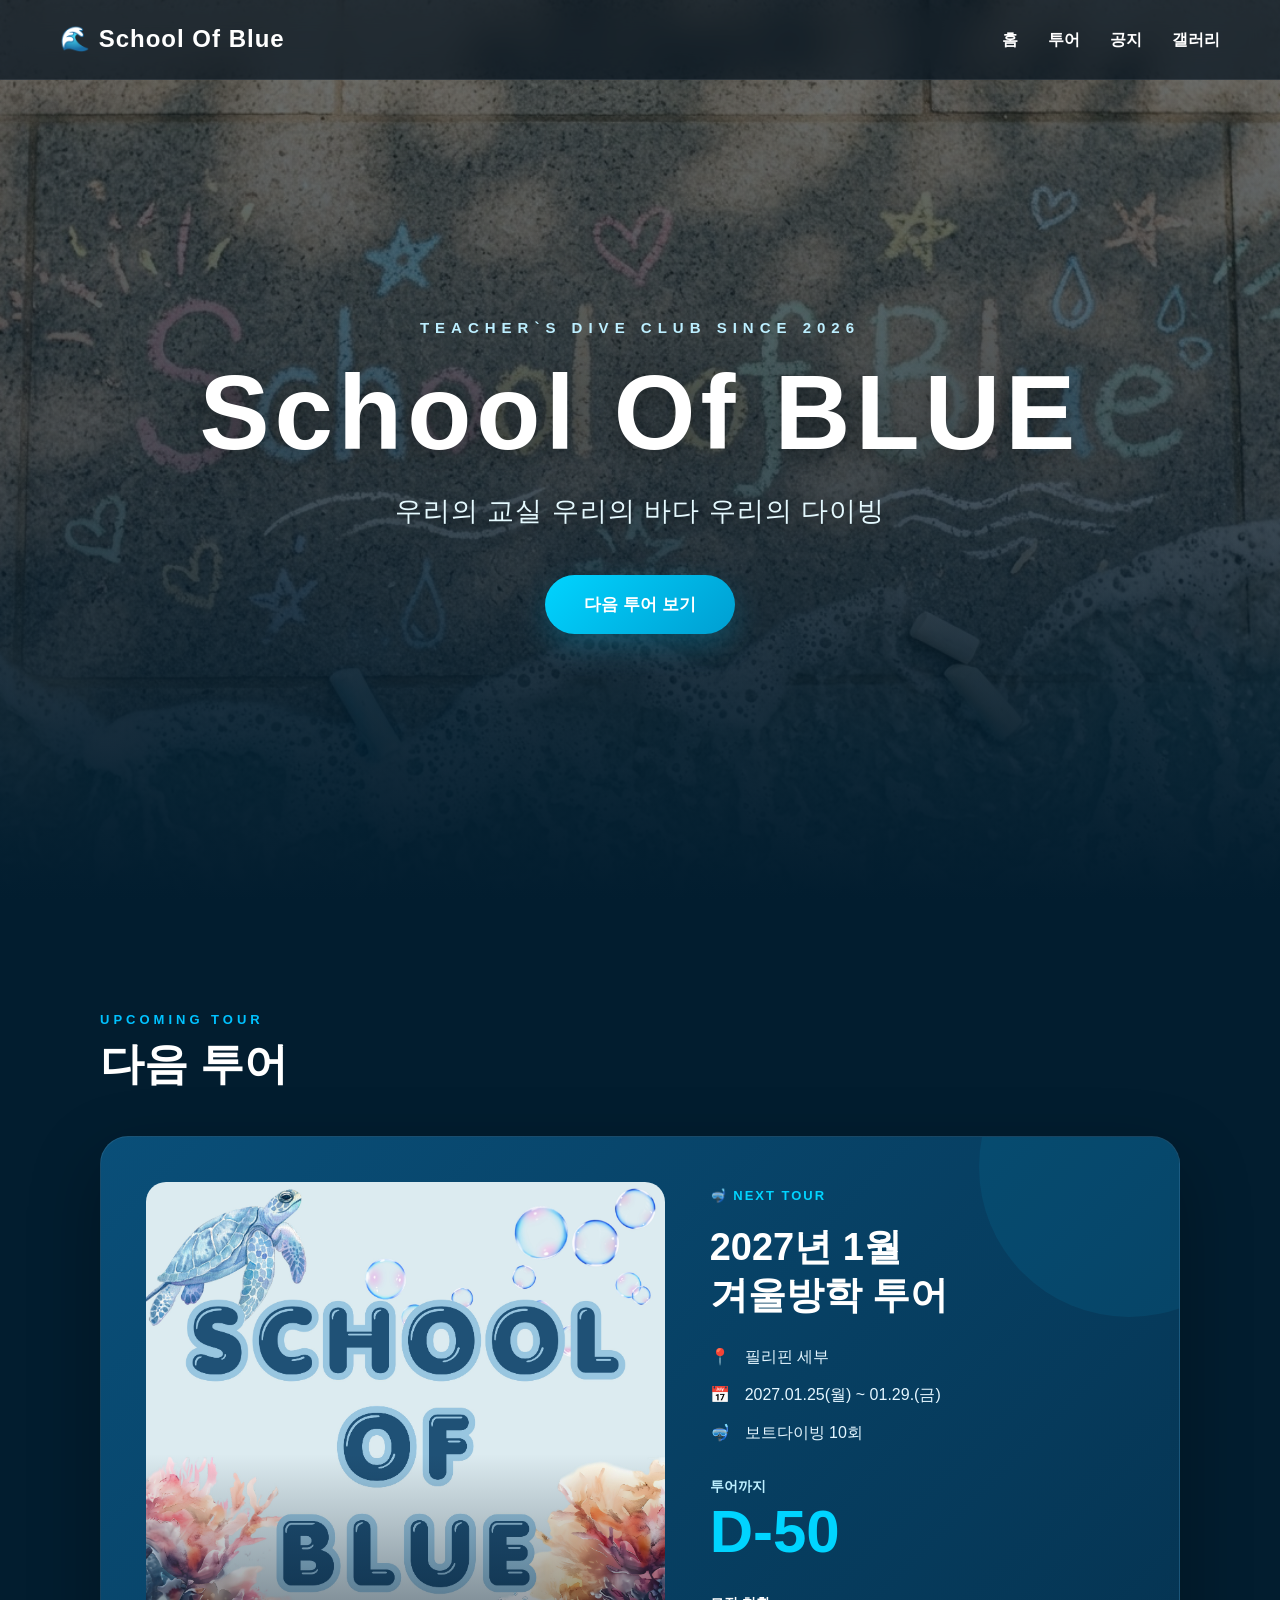
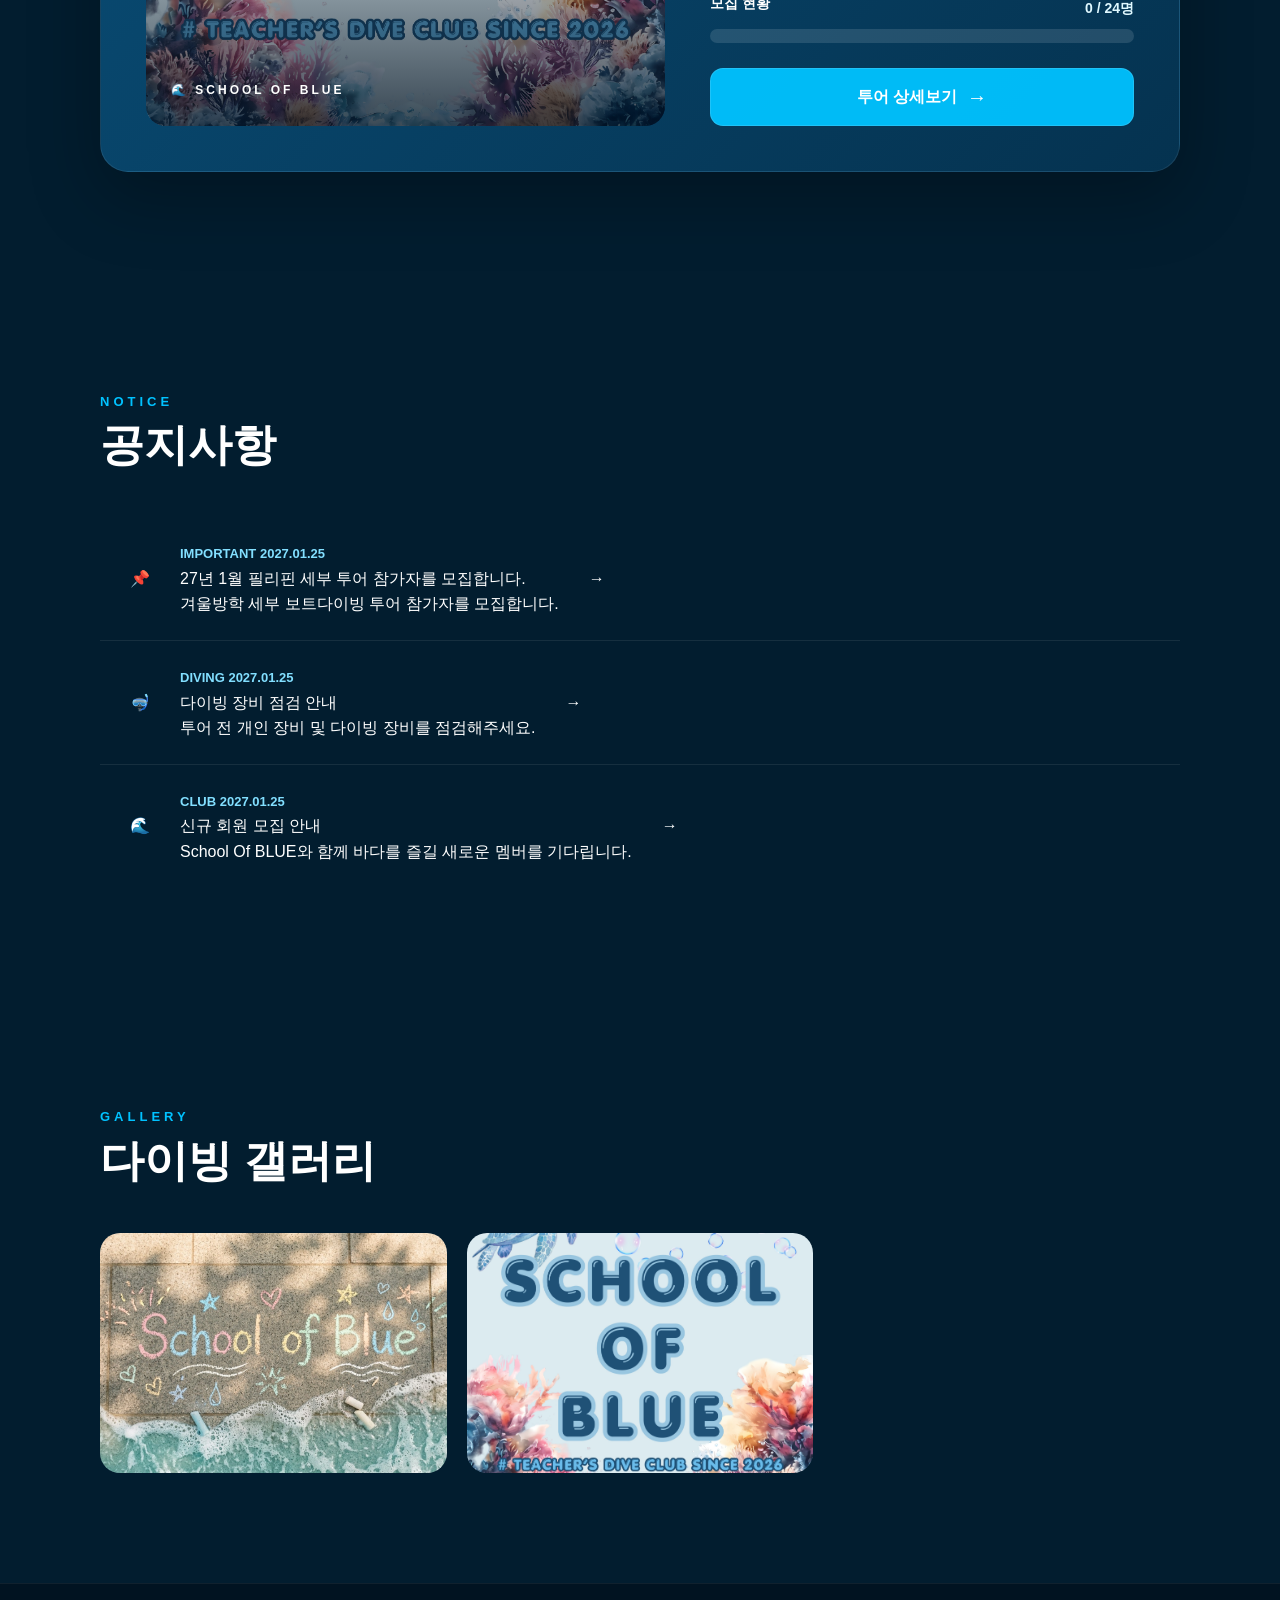
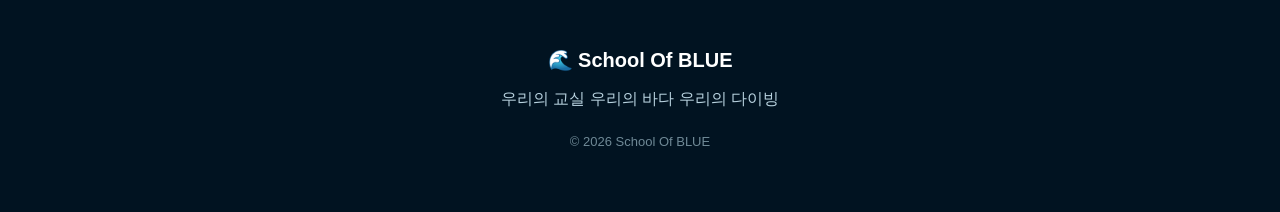
==== commit 6ffa197f: "Update index.html" ====
--- a/index.html
+++ b/index.html
@@ -116,9 +116,7 @@
     <div class="tour-card">
 
 
-      <!-- =========================
-           투어 이미지
-      ========================== -->
+      <!-- 투어 이미지 -->
 
       <div class="tour-image">
 
@@ -137,9 +135,7 @@
       </div>
 
 
-      <!-- =========================
-           투어 정보
-      ========================== -->
+      <!-- 투어 정보 -->
 
       <div class="tour-info">
 
@@ -180,9 +176,7 @@
         </div>
 
 
-        <!-- =========================
-             D-day
-        ========================== -->
+        <!-- D-day -->
 
         <div class="tour-countdown">
 
@@ -198,9 +192,7 @@
         </div>
 
 
-        <!-- =========================
-             모집 현황
-        ========================== -->
+        <!-- 모집 현황 -->
 
         <div class="tour-recruit">
 
@@ -229,9 +221,7 @@
         </div>
 
 
-        <!-- =========================
-             상세보기
-        ========================== -->
+        <!-- 상세보기 -->
 
         <a
           href="jeju-tour.html"
@@ -276,47 +266,137 @@
     </div>
 
 
-    <div class="notice-list">
-
+    <div class="notice-board">
+
+
+      <!-- 중요 공지 -->
+
+      <div class="notice-item notice-important">
+
+
+        <div class="notice-icon">
+          📌
+        </div>
+
+
+        <div class="notice-content">
+
+          <div class="notice-meta">
+
+            <span class="notice-badge">
+              IMPORTANT
+            </span>
+
+            <span class="notice-date">
+              2027.01.25
+            </span>
+
+          </div>
+
+
+          <strong>
+            27년 1월 필리핀 세부 투어 참가자를 모집합니다.
+          </strong>
+
+
+          <p>
+            겨울방학 세부 보트다이빙 투어 참가자를 모집합니다.
+          </p>
+
+        </div>
+
+
+        <div class="notice-arrow">
+          →
+        </div>
+
+      </div>
+
+
+      <!-- 일반 공지 -->
 
       <div class="notice-item">
 
-        <span>
-          2027.01.25
-        </span>
-
-
-        <strong>
-          27년 1월 필리핀 세부 투어 참가자를 모집합니다.
-        </strong>
-
-      </div>
-
+
+        <div class="notice-icon">
+          🤿
+        </div>
+
+
+        <div class="notice-content">
+
+          <div class="notice-meta">
+
+            <span class="notice-category">
+              DIVING
+            </span>
+
+            <span class="notice-date">
+              2027.01.25
+            </span>
+
+          </div>
+
+
+          <strong>
+            다이빙 장비 점검 안내
+          </strong>
+
+
+          <p>
+            투어 전 개인 장비 및 다이빙 장비를 점검해주세요.
+          </p>
+
+        </div>
+
+
+        <div class="notice-arrow">
+          →
+        </div>
+
+      </div>
+
+
+      <!-- 일반 공지 -->
 
       <div class="notice-item">
 
-        <span>
-          2027.01.25
-        </span>
-
-
-        <strong>
-          다이빙 장비 점검 안내
-        </strong>
-
-      </div>
-
-
-      <div class="notice-item">
-
-        <span>
-          2027.01.25
-        </span>
-
-
-        <strong>
-          신규 회원 모집 안내
-        </strong>
+
+        <div class="notice-icon">
+          🌊
+        </div>
+
+
+        <div class="notice-content">
+
+          <div class="notice-meta">
+
+            <span class="notice-category">
+              CLUB
+            </span>
+
+            <span class="notice-date">
+              2027.01.25
+            </span>
+
+          </div>
+
+
+          <strong>
+            신규 회원 모집 안내
+          </strong>
+
+
+          <p>
+            School Of BLUE와 함께 바다를 즐길 새로운 멤버를 기다립니다.
+          </p>
+
+        </div>
+
+
+        <div class="notice-arrow">
+          →
+        </div>
 
       </div>
 
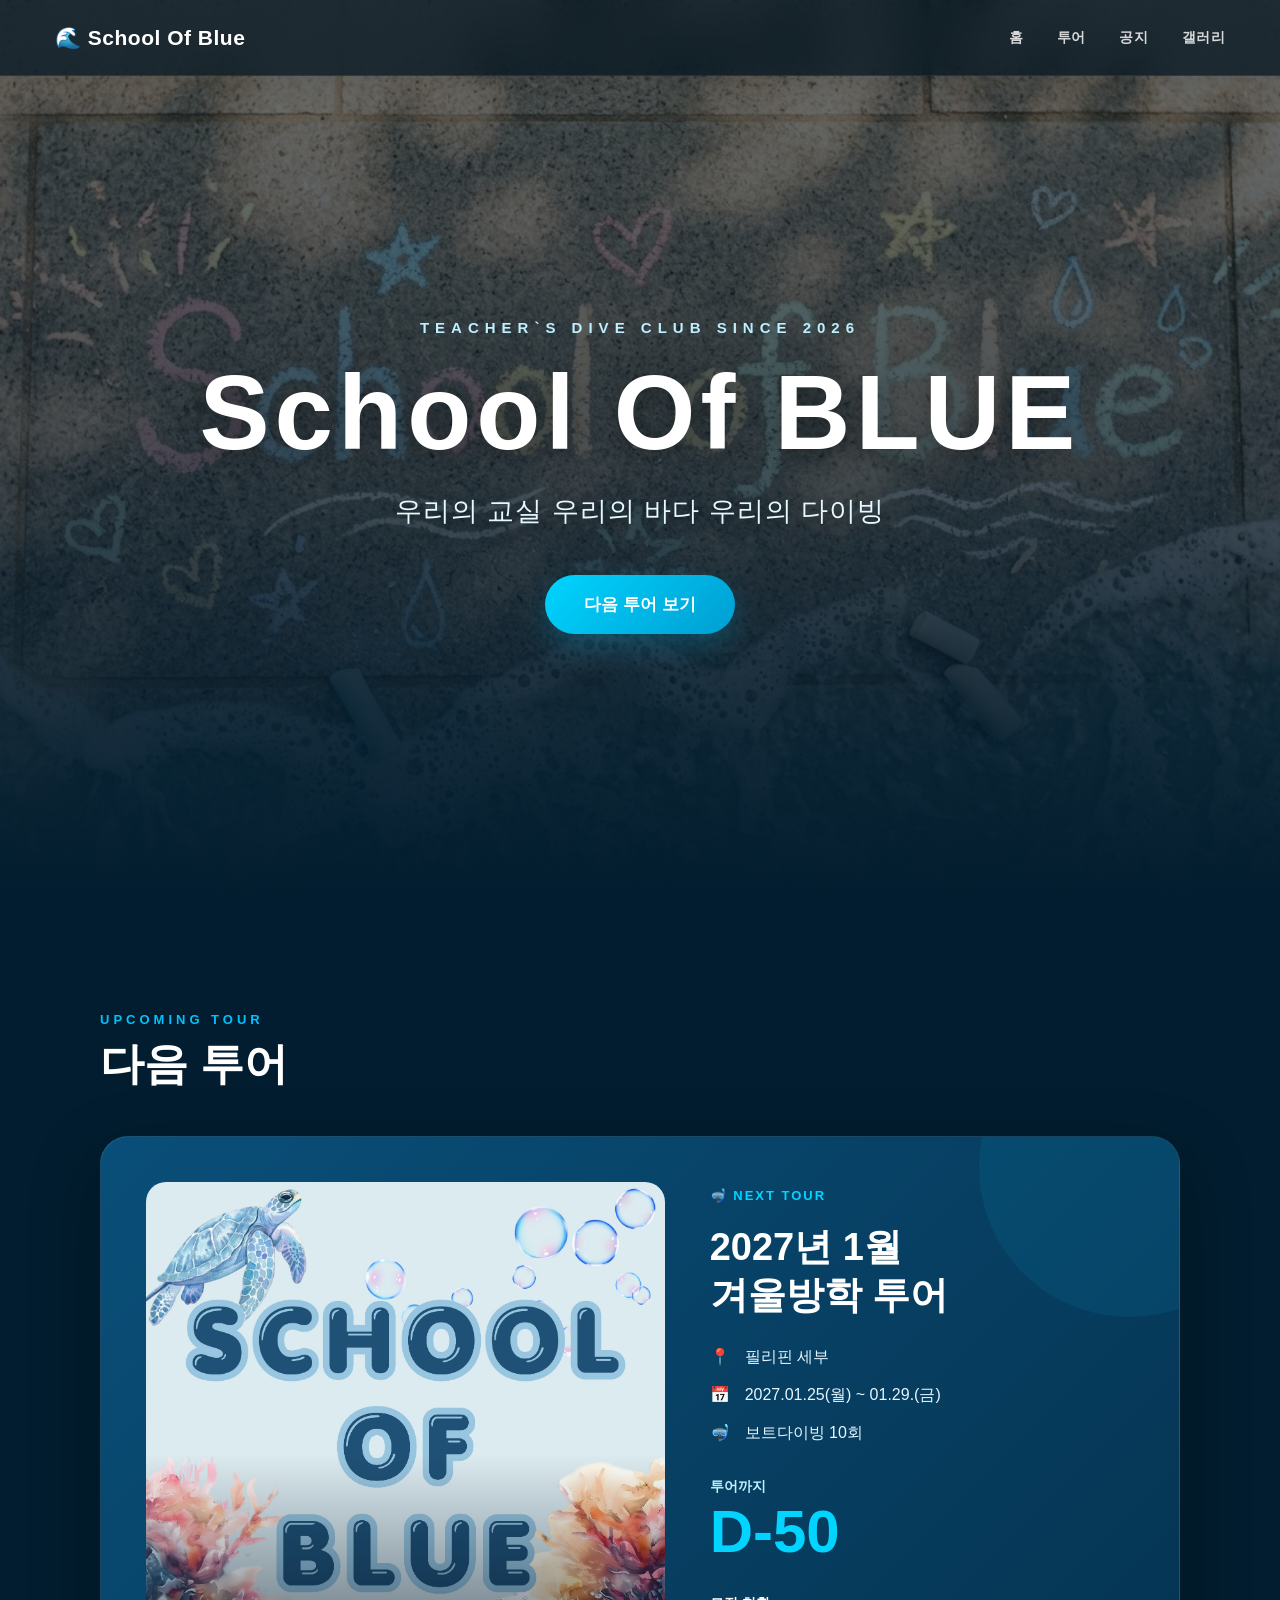
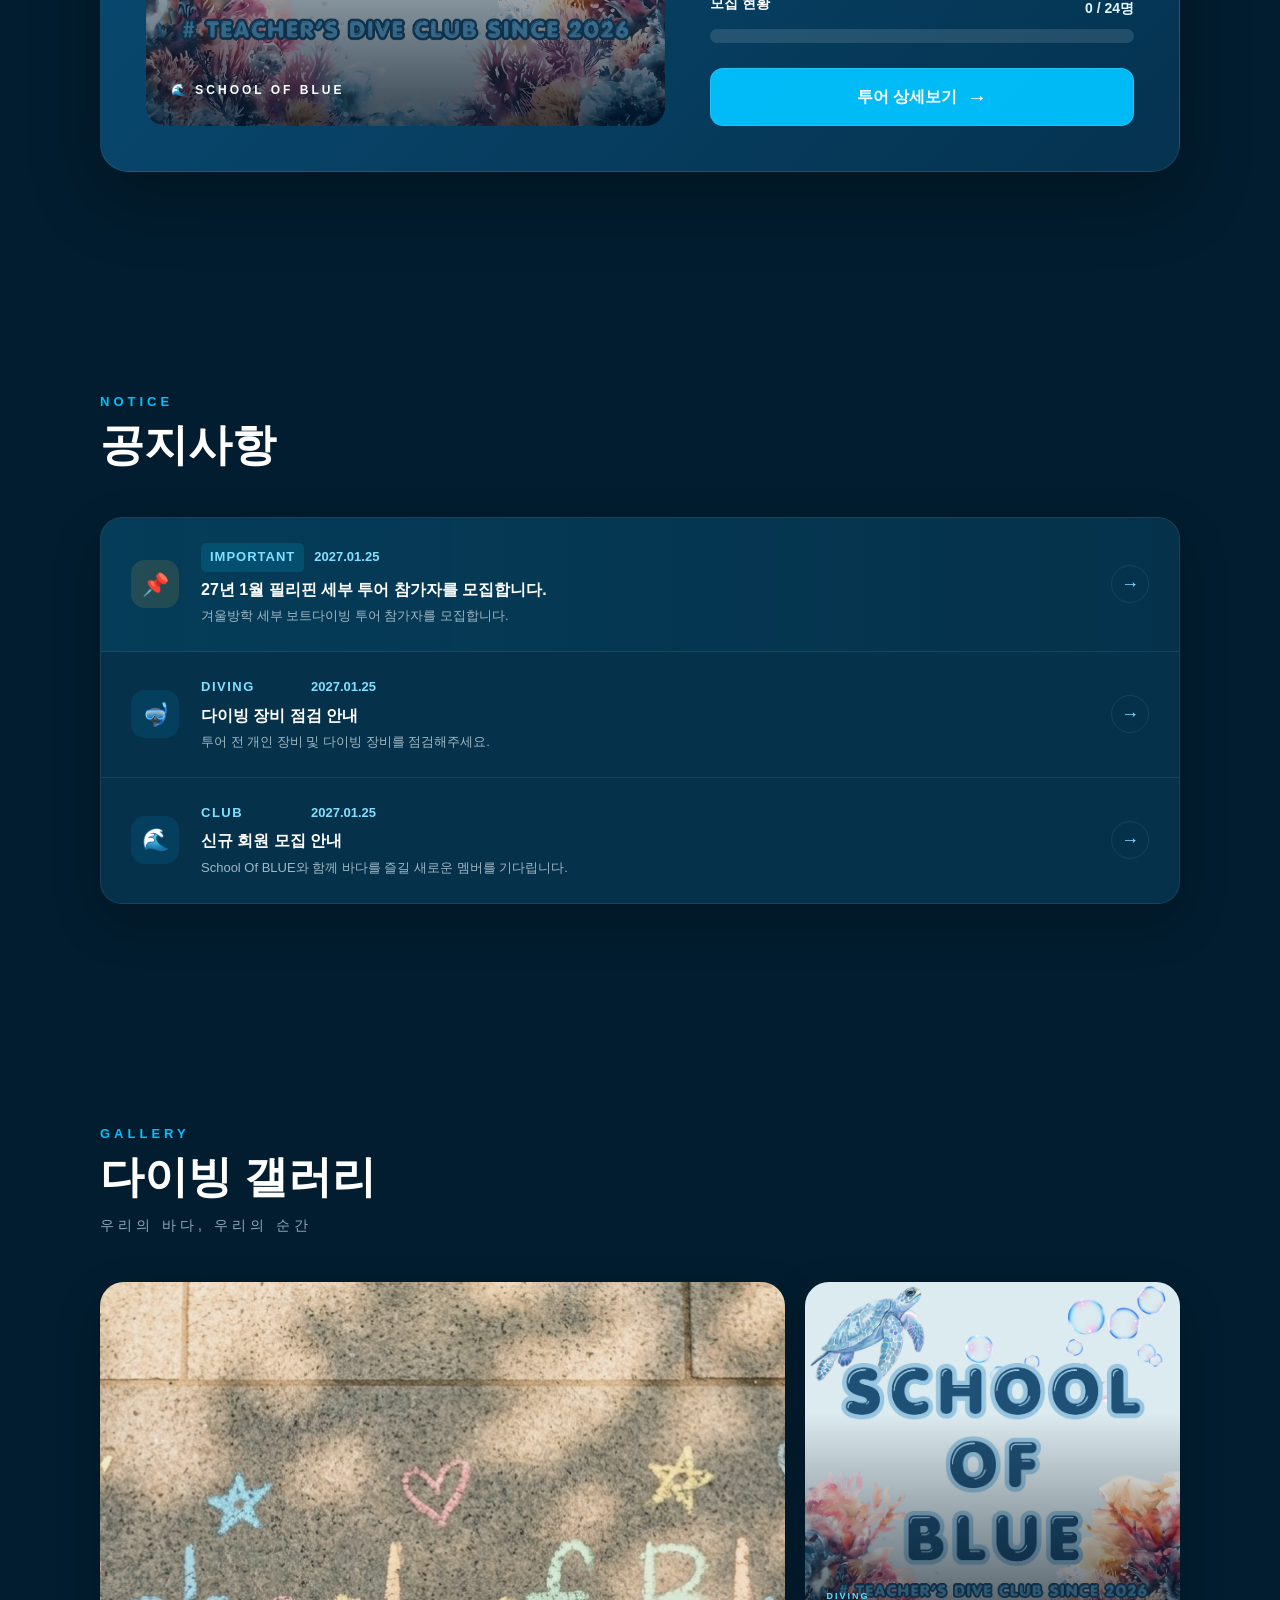
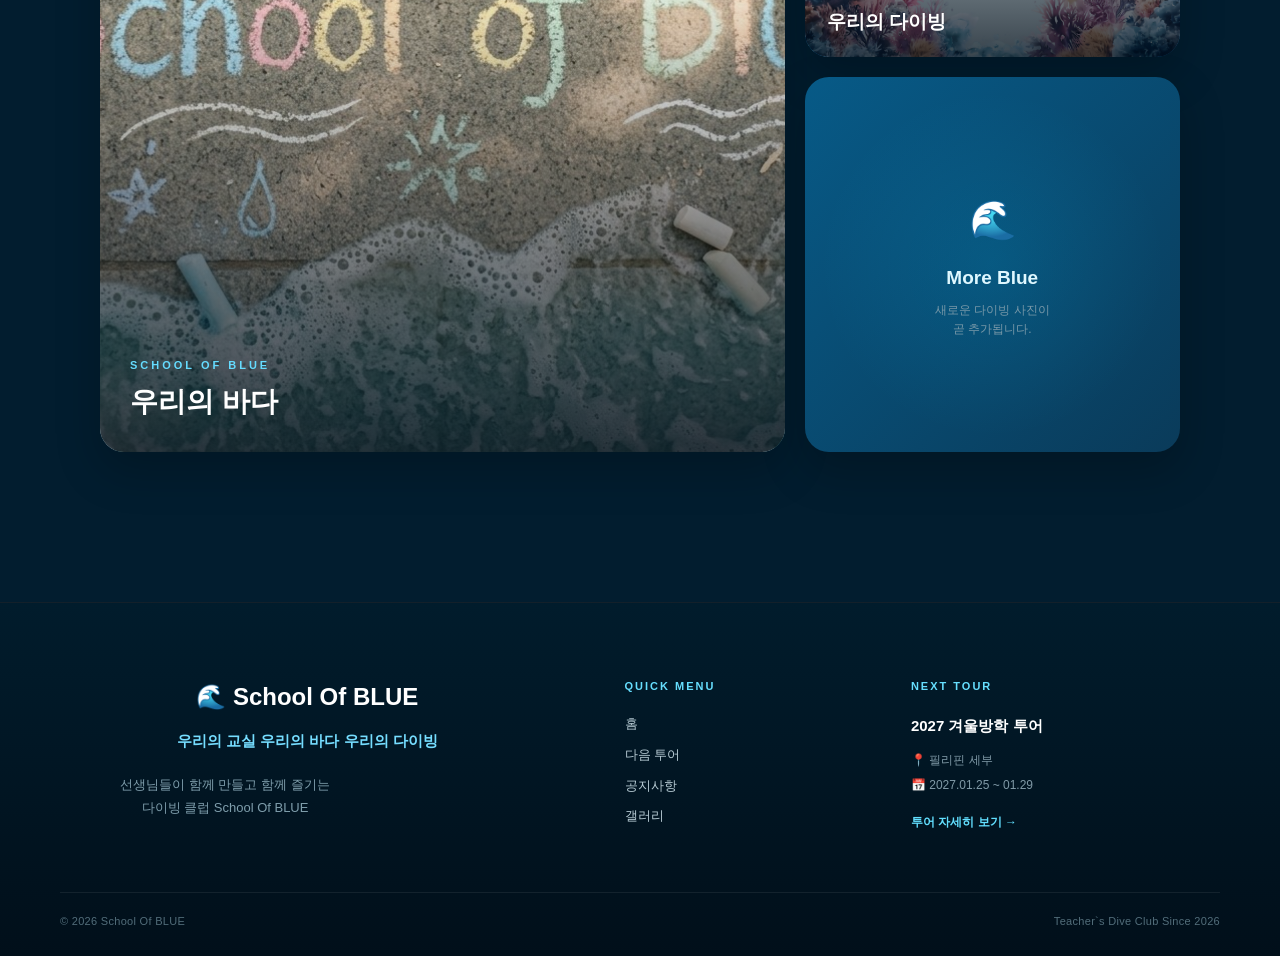
==== commit d9898f4b: "Summary" ====
--- a/index.html
+++ b/index.html
@@ -407,7 +407,7 @@
 
 
   <!-- =========================
-       갤러리
+       다이빙 갤러리
   ========================== -->
 
   <section
@@ -426,35 +426,99 @@
         다이빙 갤러리
       </h2>
 
-    </div>
-
-
-    <div class="gallery-grid">
-
-
-      <div class="gallery-box">
+
+      <p class="gallery-description">
+        우리의 바다, 우리의 순간
+      </p>
+
+    </div>
+
+
+    <div class="gallery-feature">
+
+
+      <!-- 메인 사진 -->
+
+      <div
+        class="gallery-main">
 
         <img
           src="./images/Dive.jpg"
-          alt="다이빙 사진 1"
-          class="gallery-image"
+          alt="School Of BLUE 다이빙 메인 사진"
           onclick="openGallery(this.src)">
 
-      </div>
-
-
-      <div class="gallery-box">
-
-        <img
-          src="./images/Dive2.jpg"
-          alt="다이빙 사진 2"
-          class="gallery-image"
-          onclick="openGallery(this.src)">
-
-      </div>
-
-
-    </div>
+
+        <div class="gallery-caption">
+
+          <span>
+            SCHOOL OF BLUE
+          </span>
+
+          <strong>
+            우리의 바다
+          </strong>
+
+        </div>
+
+      </div>
+
+
+      <!-- 서브 사진 -->
+
+      <div class="gallery-side">
+
+
+        <div
+          class="gallery-side-item">
+
+          <img
+            src="./images/Dive2.jpg"
+            alt="School Of BLUE 다이빙 사진"
+            onclick="openGallery(this.src)">
+
+
+          <div class="gallery-side-caption">
+
+            <span>
+              DIVING
+            </span>
+
+            <strong>
+              우리의 다이빙
+            </strong>
+
+          </div>
+
+        </div>
+
+
+        <div
+          class="gallery-side-item gallery-empty">
+
+          <div class="gallery-placeholder">
+
+            <span>
+              🌊
+            </span>
+
+            <strong>
+              More Blue
+            </strong>
+
+            <p>
+              새로운 다이빙 사진이<br>
+              곧 추가됩니다.
+            </p>
+
+          </div>
+
+        </div>
+
+
+      </div>
+
+    </div>
+
 
   </section>
 
@@ -463,21 +527,116 @@
        푸터
   ========================== -->
 
-  <footer>
-
-    <h3>
-      🌊 School Of BLUE
-    </h3>
-
-
-    <p>
-      우리의 교실 우리의 바다 우리의 다이빙
-    </p>
-
-
-    <p class="copyright">
-      © 2026 School Of BLUE
-    </p>
+  <footer class="site-footer">
+
+
+    <div class="footer-inner">
+
+
+      <!-- 클럽 소개 -->
+
+      <div class="footer-brand">
+
+        <h3>
+          🌊 School Of BLUE
+        </h3>
+
+
+        <p class="footer-slogan">
+          우리의 교실 우리의 바다 우리의 다이빙
+        </p>
+
+
+        <p class="footer-description">
+          선생님들이 함께 만들고 함께 즐기는<br>
+          다이빙 클럽 School Of BLUE
+        </p>
+
+      </div>
+
+
+      <!-- 빠른 메뉴 -->
+
+      <div class="footer-menu">
+
+        <h4>
+          QUICK MENU
+        </h4>
+
+
+        <a href="index.html">
+          홈
+        </a>
+
+
+        <a href="#tour">
+          다음 투어
+        </a>
+
+
+        <a href="#notice">
+          공지사항
+        </a>
+
+
+        <a href="#gallery">
+          갤러리
+        </a>
+
+      </div>
+
+
+      <!-- 다음 투어 정보 -->
+
+      <div class="footer-tour">
+
+        <h4>
+          NEXT TOUR
+        </h4>
+
+
+        <strong>
+          2027 겨울방학 투어
+        </strong>
+
+
+        <p>
+          📍 필리핀 세부
+        </p>
+
+
+        <p>
+          📅 2027.01.25 ~ 01.29
+        </p>
+
+
+        <a href="jeju-tour.html">
+          투어 자세히 보기 →
+        </a>
+
+      </div>
+
+
+    </div>
+
+
+    <!-- 하단 -->
+
+    <div class="footer-bottom">
+
+
+      <span>
+        © 2026 School Of BLUE
+      </span>
+
+
+      <span>
+        Teacher`s Dive Club Since 2026
+      </span>
+
+
+    </div>
+
 
   </footer>
 
--- a/css/style.css
+++ b/css/style.css
@@ -1283,4 +1283,1489 @@
 
   }
 
+}/* ===================================
+   공지사항 게시판
+=================================== */
+
+.notice-board {
+
+  background:
+    rgba(7, 54, 80, 0.85);
+
+  border:
+    1px solid
+    rgba(255, 255, 255, 0.08);
+
+  border-radius: 22px;
+
+  overflow: hidden;
+
+  box-shadow:
+    0 18px 50px
+    rgba(0, 0, 0, 0.2);
+}
+
+
+/* ===================================
+   공지사항 한 줄
+=================================== */
+
+.notice-board .notice-item {
+
+  display: flex;
+
+  align-items: center;
+
+  gap: 22px;
+
+  min-height: 125px;
+
+  padding:
+    25px 30px;
+
+  border-bottom:
+    1px solid
+    rgba(255, 255, 255, 0.08);
+
+  background:
+    transparent;
+
+  transition:
+    background 0.3s ease,
+    padding 0.3s ease;
+}
+
+
+.notice-board .notice-item:last-child {
+
+  border-bottom: none;
+
+}
+
+
+/* 마우스 오버 */
+
+.notice-board .notice-item:hover {
+
+  background:
+    rgba(0, 196, 255, 0.06);
+
+  padding-left: 36px;
+
+}
+
+
+/* ===================================
+   공지 아이콘
+=================================== */
+
+.notice-icon {
+
+  width: 48px;
+
+  height: 48px;
+
+  flex-shrink: 0;
+
+  display: flex;
+
+  align-items: center;
+
+  justify-content: center;
+
+  border-radius: 14px;
+
+  background:
+    rgba(0, 194, 255, 0.1);
+
+  font-size: 22px;
+
+}
+
+
+/* ===================================
+   중요 공지
+=================================== */
+
+.notice-important {
+
+  background:
+    linear-gradient(
+      90deg,
+      rgba(0, 194, 255, 0.08),
+      transparent
+    ) !important;
+
+}
+
+
+.notice-important .notice-icon {
+
+  background:
+    rgba(255, 190, 60, 0.12);
+
+}
+
+
+/* ===================================
+   공지 내용
+=================================== */
+
+.notice-content {
+
+  flex: 1;
+
+  min-width: 0;
+
+}
+
+
+/* ===================================
+   날짜 / 카테고리
+=================================== */
+
+.notice-meta {
+
+  display: flex;
+
+  align-items: center;
+
+  gap: 10px;
+
+  margin-bottom: 7px;
+
+}
+
+
+.notice-date {
+
+  color: #7895a5;
+
+  font-size: 12px;
+
+  font-weight: 500;
+
+}
+
+
+/* ===================================
+   IMPORTANT 배지
+=================================== */
+
+.notice-badge {
+
+  display: inline-flex;
+
+  align-items: center;
+
+  padding:
+    4px 9px;
+
+  border-radius: 5px;
+
+  background:
+    rgba(0, 194, 255, 0.14);
+
+  color: #5bddff;
+
+  font-size: 10px;
+
+  font-weight: 800;
+
+  letter-spacing: 1px;
+
+}
+
+
+/* ===================================
+   일반 카테고리
+=================================== */
+
+.notice-category {
+
+  color: #54c9ee;
+
+  font-size: 10px;
+
+  font-weight: 800;
+
+  letter-spacing: 1.5px;
+
+}
+
+
+/* ===================================
+   공지 제목
+=================================== */
+
+.notice-content strong {
+
+  display: block;
+
+  margin-bottom: 5px;
+
+  color: #ffffff;
+
+  font-size: 16px;
+
+  font-weight: 700;
+
+  line-height: 1.4;
+
+}
+
+
+/* ===================================
+   공지 설명
+=================================== */
+
+.notice-content p {
+
+  margin: 0;
+
+  color: #9fb8c5;
+
+  font-size: 13px;
+
+  line-height: 1.5;
+
+}
+
+
+/* ===================================
+   오른쪽 화살표
+=================================== */
+
+.notice-arrow {
+
+  width: 38px;
+
+  height: 38px;
+
+  flex-shrink: 0;
+
+  display: flex;
+
+  align-items: center;
+
+  justify-content: center;
+
+  border:
+    1px solid
+    rgba(255, 255, 255, 0.08);
+
+  border-radius: 50%;
+
+  color: #8fdfff;
+
+  font-size: 18px;
+
+  transition:
+    transform 0.3s ease,
+    background 0.3s ease,
+    border-color 0.3s ease;
+}
+
+
+.notice-item:hover .notice-arrow {
+
+  transform:
+    translateX(5px);
+
+  background:
+    rgba(0, 194, 255, 0.12);
+
+  border-color:
+    rgba(0, 194, 255, 0.25);
+
+}
+
+
+/* ===================================
+   공지사항 모바일
+=================================== */
+
+@media (max-width: 768px) {
+
+  .notice-board .notice-item {
+
+    min-height: auto;
+
+    gap: 14px;
+
+    padding:
+      20px;
+
+  }
+
+
+  .notice-board .notice-item:hover {
+
+    padding-left: 24px;
+
+  }
+
+
+  .notice-icon {
+
+    width: 40px;
+
+    height: 40px;
+
+    border-radius: 11px;
+
+    font-size: 18px;
+
+  }
+
+
+  .notice-content strong {
+
+    font-size: 14px;
+
+  }
+
+
+  .notice-content p {
+
+    font-size: 12px;
+
+  }
+
+
+  .notice-arrow {
+
+    width: 32px;
+
+    height: 32px;
+
+    font-size: 15px;
+
+  }
+
+}
+
+
+/* ===================================
+   공지사항 작은 화면
+=================================== */
+
+@media (max-width: 500px) {
+
+  .notice-board .notice-item {
+
+    gap: 12px;
+
+    padding:
+      18px 16px;
+
+  }
+
+
+  .notice-board .notice-item:hover {
+
+    padding-left: 20px;
+
+  }
+
+
+  .notice-icon {
+
+    width: 36px;
+
+    height: 36px;
+
+    font-size: 16px;
+
+  }
+
+
+  .notice-content strong {
+
+    font-size: 13px;
+
+  }
+
+
+  .notice-content p {
+
+    display: none;
+
+  }
+
+
+  .notice-meta {
+
+    margin-bottom: 5px;
+
+  }
+
+
+  .notice-arrow {
+
+    width: 28px;
+
+    height: 28px;
+
+    font-size: 13px;
+
+  }
+
+}/* ===================================
+   다이빙 갤러리
+=================================== */
+
+.gallery-description {
+
+  margin-top: 10px;
+
+  color: #8faebb !important;
+
+  font-size: 14px !important;
+
+  font-weight: 400 !important;
+
+  letter-spacing: 0.5px;
+
+}
+
+
+/* ===================================
+   갤러리 전체 레이아웃
+=================================== */
+
+.gallery-feature {
+
+  display: grid;
+
+  grid-template-columns:
+    1.55fr 0.85fr;
+
+  gap: 20px;
+
+  min-height: 560px;
+
+}
+
+
+/* ===================================
+   메인 사진
+=================================== */
+
+.gallery-main {
+
+  position: relative;
+
+  min-height: 560px;
+
+  overflow: hidden;
+
+  border-radius: 24px;
+
+  background: #073650;
+
+  cursor: pointer;
+
+}
+
+
+.gallery-main img {
+
+  width: 100%;
+
+  height: 100%;
+
+  display: block;
+
+  object-fit: cover;
+
+  transition:
+    transform 0.7s ease,
+    filter 0.7s ease;
+
+}
+
+
+.gallery-main:hover img {
+
+  transform: scale(1.05);
+
+  filter: brightness(0.8);
+
+}
+
+
+/* ===================================
+   메인 사진 어두운 그라데이션
+=================================== */
+
+.gallery-main::after {
+
+  content: "";
+
+  position: absolute;
+
+  inset: 0;
+
+  background:
+    linear-gradient(
+      to top,
+      rgba(0, 10, 20, 0.8),
+      rgba(0, 10, 20, 0.05) 60%
+    );
+
+  pointer-events: none;
+
+}
+
+
+/* ===================================
+   메인 사진 텍스트
+=================================== */
+
+.gallery-caption {
+
+  position: absolute;
+
+  left: 30px;
+
+  bottom: 28px;
+
+  z-index: 2;
+
+  display: flex;
+
+  flex-direction: column;
+
+  gap: 5px;
+
+}
+
+
+.gallery-caption span {
+
+  color: #65dcff;
+
+  font-size: 11px;
+
+  font-weight: 800;
+
+  letter-spacing: 3px;
+
+}
+
+
+.gallery-caption strong {
+
+  color: white;
+
+  font-size: 28px;
+
+  font-weight: 700;
+
+}
+
+
+/* ===================================
+   오른쪽 사진 영역
+=================================== */
+
+.gallery-side {
+
+  display: grid;
+
+  grid-template-rows:
+    1fr 1fr;
+
+  gap: 20px;
+
+}
+
+
+/* ===================================
+   오른쪽 사진
+=================================== */
+
+.gallery-side-item {
+
+  position: relative;
+
+  min-height: 0;
+
+  overflow: hidden;
+
+  border-radius: 24px;
+
+  background:
+    linear-gradient(
+      135deg,
+      #075a87,
+      #0a3b5a
+    );
+
+  cursor: pointer;
+
+}
+
+
+.gallery-side-item img {
+
+  width: 100%;
+
+  height: 100%;
+
+  display: block;
+
+  object-fit: cover;
+
+  transition:
+    transform 0.6s ease,
+    filter 0.6s ease;
+
+}
+
+
+.gallery-side-item:hover img {
+
+  transform: scale(1.07);
+
+  filter: brightness(0.8);
+
+}
+
+
+/* ===================================
+   오른쪽 사진 그라데이션
+=================================== */
+
+.gallery-side-item:not(.gallery-empty)::after {
+
+  content: "";
+
+  position: absolute;
+
+  inset: 0;
+
+  background:
+    linear-gradient(
+      to top,
+      rgba(0, 10, 20, 0.75),
+      transparent 65%
+    );
+
+  pointer-events: none;
+
+}
+
+
+/* ===================================
+   오른쪽 사진 텍스트
+=================================== */
+
+.gallery-side-caption {
+
+  position: absolute;
+
+  left: 22px;
+
+  bottom: 20px;
+
+  z-index: 2;
+
+  display: flex;
+
+  flex-direction: column;
+
+  gap: 3px;
+
+}
+
+
+.gallery-side-caption span {
+
+  color: #65dcff;
+
+  font-size: 9px;
+
+  font-weight: 800;
+
+  letter-spacing: 2px;
+
+}
+
+
+.gallery-side-caption strong {
+
+  color: white;
+
+  font-size: 19px;
+
+}
+
+
+/* ===================================
+   새로운 사진 자리
+=================================== */
+
+.gallery-placeholder {
+
+  width: 100%;
+
+  height: 100%;
+
+  display: flex;
+
+  flex-direction: column;
+
+  align-items: center;
+
+  justify-content: center;
+
+  text-align: center;
+
+  padding: 25px;
+
+  background:
+    radial-gradient(
+      circle at center,
+      rgba(0, 196, 255, 0.12),
+      transparent 65%
+    );
+
+}
+
+
+.gallery-placeholder > span {
+
+  margin-bottom: 12px;
+
+  font-size: 38px;
+
+}
+
+
+.gallery-placeholder strong {
+
+  margin-bottom: 7px;
+
+  color: #dff8ff;
+
+  font-size: 19px;
+
+}
+
+
+.gallery-placeholder p {
+
+  margin: 0;
+
+  color: #7898a8;
+
+  font-size: 12px;
+
+  line-height: 1.6;
+
+}
+
+
+/* ===================================
+   갤러리 공통 그림자
+=================================== */
+
+.gallery-main,
+.gallery-side-item {
+
+  box-shadow:
+    0 18px 45px
+    rgba(0, 0, 0, 0.22);
+
+  transition:
+    transform 0.35s ease,
+    box-shadow 0.35s ease;
+
+}
+
+
+.gallery-main:hover,
+.gallery-side-item:hover {
+
+  transform: translateY(-5px);
+
+  box-shadow:
+    0 25px 55px
+    rgba(0, 0, 0, 0.32);
+
+}
+
+
+/* ===================================
+   모바일 갤러리
+=================================== */
+
+@media (max-width: 768px) {
+
+  .gallery-feature {
+
+    grid-template-columns: 1fr;
+
+    min-height: auto;
+
+  }
+
+
+  .gallery-main {
+
+    min-height: 380px;
+
+  }
+
+
+  .gallery-side {
+
+    min-height: 500px;
+
+  }
+
+
+  .gallery-caption {
+
+    left: 22px;
+
+    bottom: 22px;
+
+  }
+
+
+  .gallery-caption strong {
+
+    font-size: 24px;
+
+  }
+
+}
+
+
+/* ===================================
+   작은 모바일
+=================================== */
+
+@media (max-width: 500px) {
+
+  .gallery-main {
+
+    min-height: 300px;
+
+    border-radius: 18px;
+
+  }
+
+
+  .gallery-side {
+
+    min-height: 420px;
+
+    gap: 15px;
+
+  }
+
+
+  .gallery-side-item {
+
+    border-radius: 18px;
+
+  }
+
+
+  .gallery-caption {
+
+    left: 18px;
+
+    bottom: 18px;
+
+  }
+
+
+  .gallery-caption span {
+
+    font-size: 9px;
+
+    letter-spacing: 2px;
+
+  }
+
+
+  .gallery-caption strong {
+
+    font-size: 21px;
+
+  }
+
+
+  .gallery-side-caption {
+
+    left: 17px;
+
+    bottom: 16px;
+
+  }
+
+
+  .gallery-side-caption strong {
+
+    font-size: 16px;
+
+  }
+
+}/* ===================================
+   상단 메뉴 2차 디자인
+=================================== */
+
+.header {
+
+  height: 76px;
+
+  padding:
+    0 55px;
+
+  background:
+    rgba(1, 18, 31, 0.72);
+
+  backdrop-filter:
+    blur(18px);
+
+  -webkit-backdrop-filter:
+    blur(18px);
+
+  box-shadow:
+    0 8px 30px
+    rgba(0, 0, 0, 0.12);
+
+}
+
+
+/* ===================================
+   로고
+=================================== */
+
+.logo {
+
+  font-size: 21px;
+
+  font-weight: 750;
+
+  letter-spacing: 0.5px;
+
+  transition:
+    transform 0.3s ease;
+
+}
+
+
+.logo:hover {
+
+  transform:
+    translateY(-1px);
+
+}
+
+
+/* ===================================
+   메뉴
+=================================== */
+
+.nav {
+
+  display: flex;
+
+  align-items: center;
+
+  gap: 34px;
+
+}
+
+
+.nav a {
+
+  position: relative;
+
+  padding:
+    8px 0;
+
+  color:
+    rgba(255, 255, 255, 0.82);
+
+  font-size: 14px;
+
+  font-weight: 600;
+
+  letter-spacing: 0.3px;
+
+  transition:
+    color 0.3s ease;
+
+}
+
+
+.nav a:hover {
+
+  color: #ffffff;
+
+}
+
+
+/* 메뉴 아래 파란 선 */
+
+.nav a::after {
+
+  content: "";
+
+  position: absolute;
+
+  left: 50%;
+
+  bottom: 0;
+
+  width: 0;
+
+  height: 2px;
+
+  border-radius: 10px;
+
+  background:
+    #00d4ff;
+
+  transform:
+    translateX(-50%);
+
+  transition:
+    width 0.3s ease;
+
+}
+
+
+.nav a:hover::after {
+
+  width: 100%;
+
+}
+
+
+/* ===================================
+   모바일 상단 메뉴
+=================================== */
+
+@media (max-width: 768px) {
+
+  .header {
+
+    height: auto;
+
+    min-height: 70px;
+
+    padding:
+      13px 20px;
+
+    gap: 8px;
+
+  }
+
+
+  .logo {
+
+    font-size: 19px;
+
+  }
+
+
+  .nav {
+
+    width: 100%;
+
+    justify-content: center;
+
+    gap: 25px;
+
+  }
+
+
+  .nav a {
+
+    font-size: 12px;
+
+  }
+
+}
+
+
+/* ===================================
+   작은 모바일
+=================================== */
+
+@media (max-width: 500px) {
+
+  .header {
+
+    padding:
+      12px 15px;
+
+  }
+
+
+  .logo {
+
+    font-size: 18px;
+
+  }
+
+
+  .nav {
+
+    gap: 18px;
+
+  }
+
+
+  .nav a {
+
+    font-size: 11px;
+
+  }
+
+}/* ===================================
+   푸터 2차 디자인
+=================================== */
+
+.site-footer {
+
+  margin-top: 40px;
+
+  padding:
+    75px 60px 25px;
+
+  background:
+    linear-gradient(
+      180deg,
+      #011c2c,
+      #010f1a
+    );
+
+  border-top:
+    1px solid
+    rgba(255, 255, 255, 0.07);
+
+}
+
+
+/* ===================================
+   푸터 내부
+=================================== */
+
+.footer-inner {
+
+  max-width: 1200px;
+
+  margin: 0 auto;
+
+  display: grid;
+
+  grid-template-columns:
+    1.6fr 0.7fr 1fr;
+
+  gap: 70px;
+
+  padding-bottom: 55px;
+
+}
+
+
+/* ===================================
+   브랜드
+=================================== */
+
+.footer-brand h3 {
+
+  margin-bottom: 12px;
+
+  color: #ffffff;
+
+  font-size: 24px;
+
+  font-weight: 750;
+
+}
+
+
+.footer-slogan {
+
+  margin-bottom: 20px !important;
+
+  color: #75ddff !important;
+
+  font-size: 15px;
+
+  font-weight: 600;
+
+}
+
+
+.footer-description {
+
+  max-width: 330px;
+
+  color: #7f9eac !important;
+
+  font-size: 13px;
+
+  line-height: 1.8;
+
+}
+
+
+/* ===================================
+   푸터 메뉴
+=================================== */
+
+.footer-menu,
+.footer-tour {
+
+  display: flex;
+
+  flex-direction: column;
+
+  align-items: flex-start;
+
+}
+
+
+.footer-menu h4,
+.footer-tour h4 {
+
+  margin-bottom: 18px;
+
+  color: #66dfff;
+
+  font-size: 11px;
+
+  font-weight: 800;
+
+  letter-spacing: 2px;
+
+}
+
+
+.footer-menu a {
+
+  margin-bottom: 10px;
+
+  color: #b7cbd4;
+
+  font-size: 13px;
+
+  text-decoration: none;
+
+  transition:
+    color 0.25s ease,
+    transform 0.25s ease;
+
+}
+
+
+.footer-menu a:hover {
+
+  color: #ffffff;
+
+  transform:
+    translateX(4px);
+
+}
+
+
+/* ===================================
+   다음 투어
+=================================== */
+
+.footer-tour strong {
+
+  margin-bottom: 10px;
+
+  color: #ffffff;
+
+  font-size: 15px;
+
+}
+
+
+.footer-tour p {
+
+  margin:
+    3px 0;
+
+  color: #809aa7 !important;
+
+  font-size: 12px;
+
+}
+
+
+.footer-tour a {
+
+  margin-top: 15px;
+
+  color: #62dfff;
+
+  font-size: 12px;
+
+  font-weight: 700;
+
+  text-decoration: none;
+
+  transition:
+    color 0.25s ease,
+    transform 0.25s ease;
+
+}
+
+
+.footer-tour a:hover {
+
+  color: #ffffff;
+
+  transform:
+    translateX(4px);
+
+}
+
+
+/* ===================================
+   푸터 하단
+=================================== */
+
+.footer-bottom {
+
+  max-width: 1200px;
+
+  margin: 0 auto;
+
+  padding-top: 20px;
+
+  border-top:
+    1px solid
+    rgba(255, 255, 255, 0.07);
+
+  display: flex;
+
+  justify-content: space-between;
+
+  align-items: center;
+
+  color: #526d7a;
+
+  font-size: 11px;
+
+  letter-spacing: 0.3px;
+
+}
+
+
+/* ===================================
+   푸터 모바일
+=================================== */
+
+@media (max-width: 768px) {
+
+  .site-footer {
+
+    padding:
+      60px 25px 22px;
+
+  }
+
+
+  .footer-inner {
+
+    grid-template-columns: 1fr;
+
+    gap: 40px;
+
+    padding-bottom: 40px;
+
+  }
+
+
+  .footer-brand h3 {
+
+    font-size: 21px;
+
+  }
+
+
+  .footer-description {
+
+    max-width: 100%;
+
+  }
+
+
+  .footer-menu,
+  .footer-tour {
+
+    align-items: flex-start;
+
+  }
+
+
+  .footer-bottom {
+
+    flex-direction: column;
+
+    align-items: flex-start;
+
+    gap: 7px;
+
+  }
+
+}
+
+
+/* ===================================
+   작은 모바일
+=================================== */
+
+@media (max-width: 500px) {
+
+  .site-footer {
+
+    padding:
+      50px 20px 20px;
+
+  }
+
+
+  .footer-inner {
+
+    gap: 35px;
+
+  }
+
+
+  .footer-brand h3 {
+
+    font-size: 20px;
+
+  }
+
+
+  .footer-slogan {
+
+    font-size: 14px;
+
+  }
+
+
+  .footer-bottom {
+
+    font-size: 10px;
+
+  }
+
 }
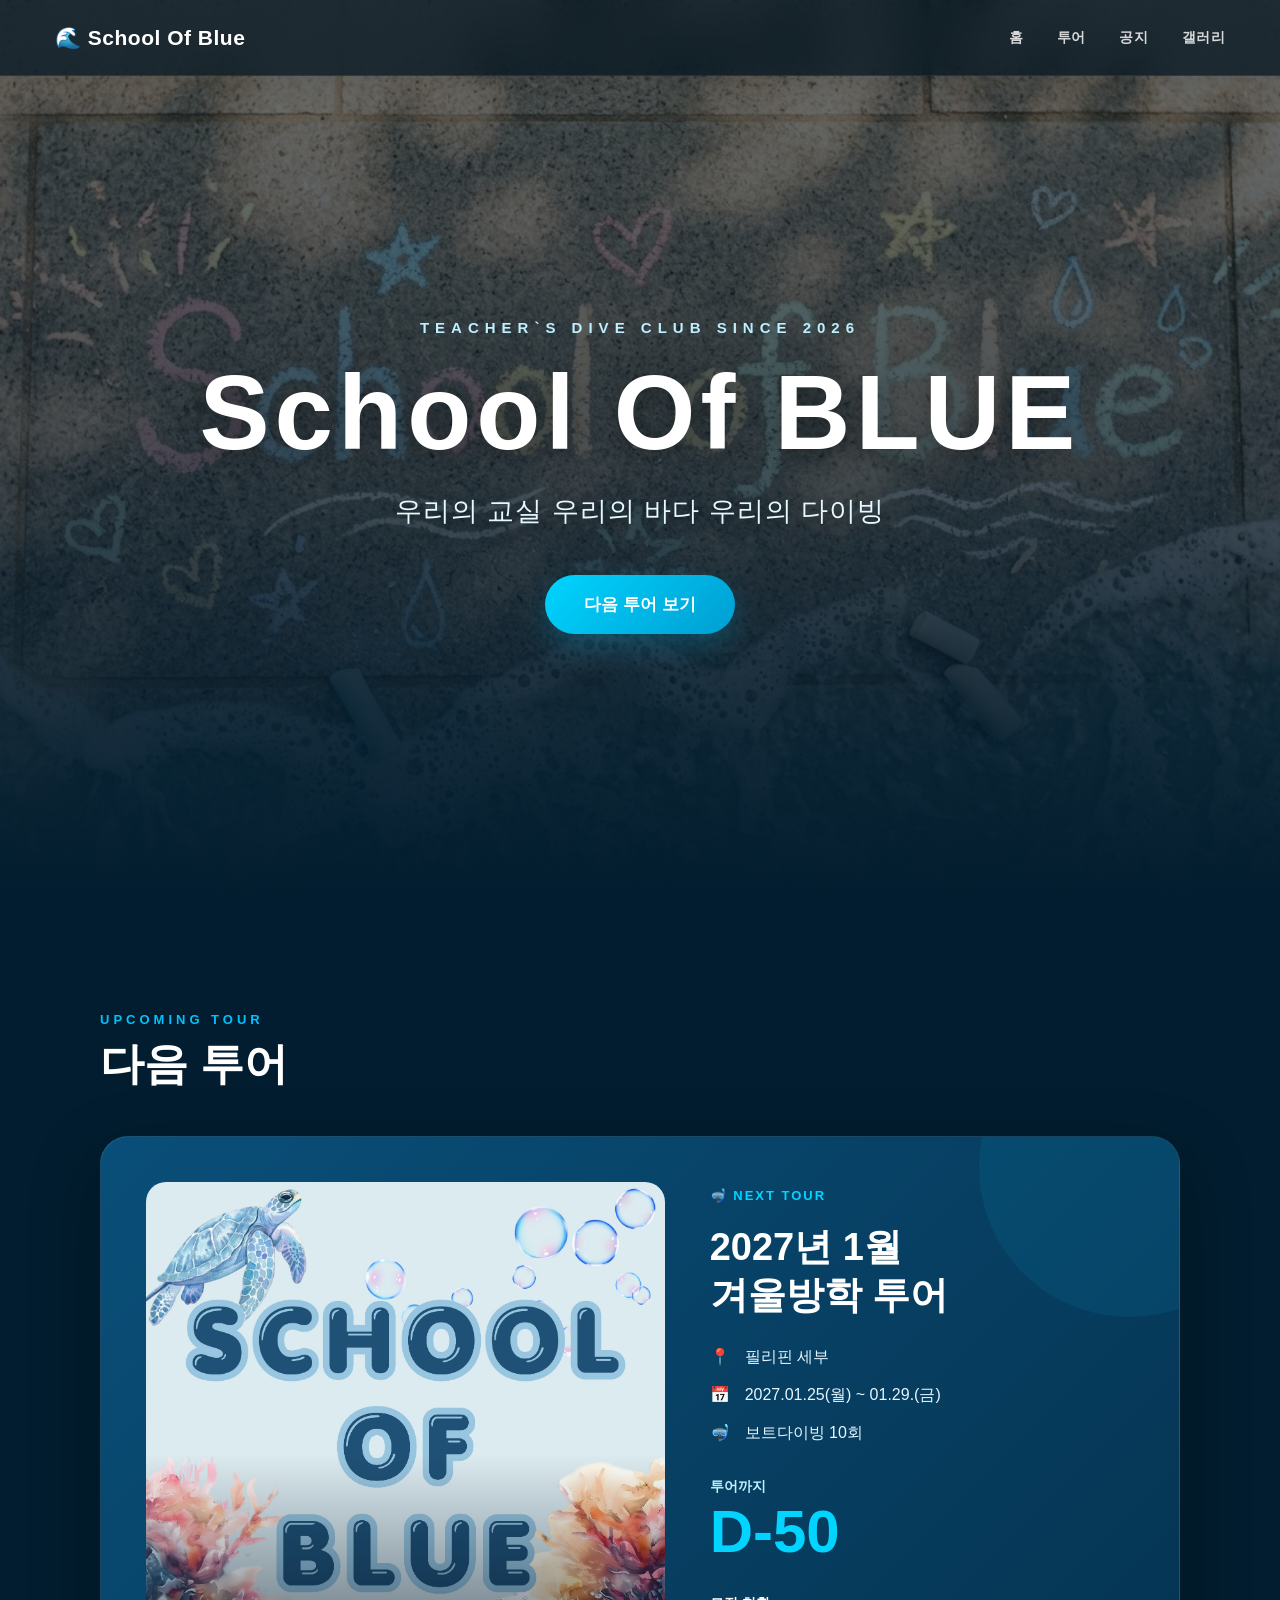
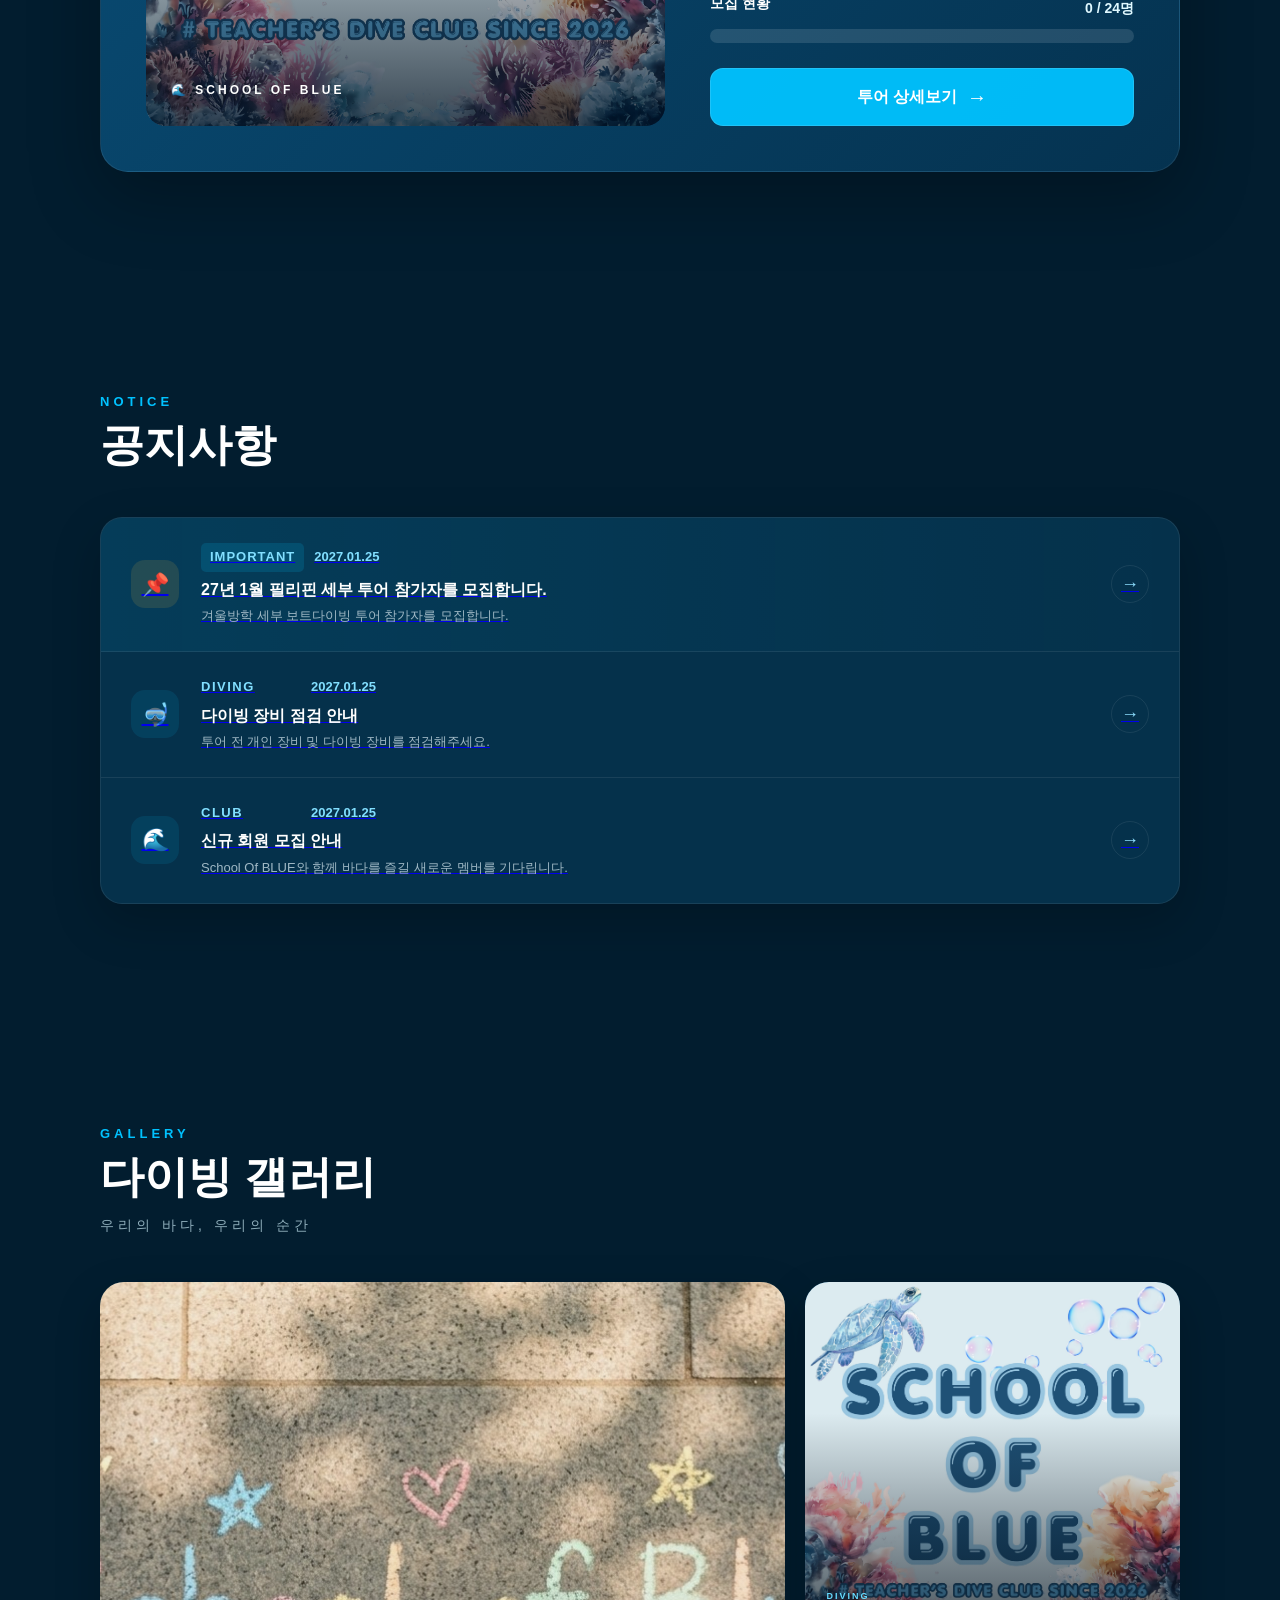
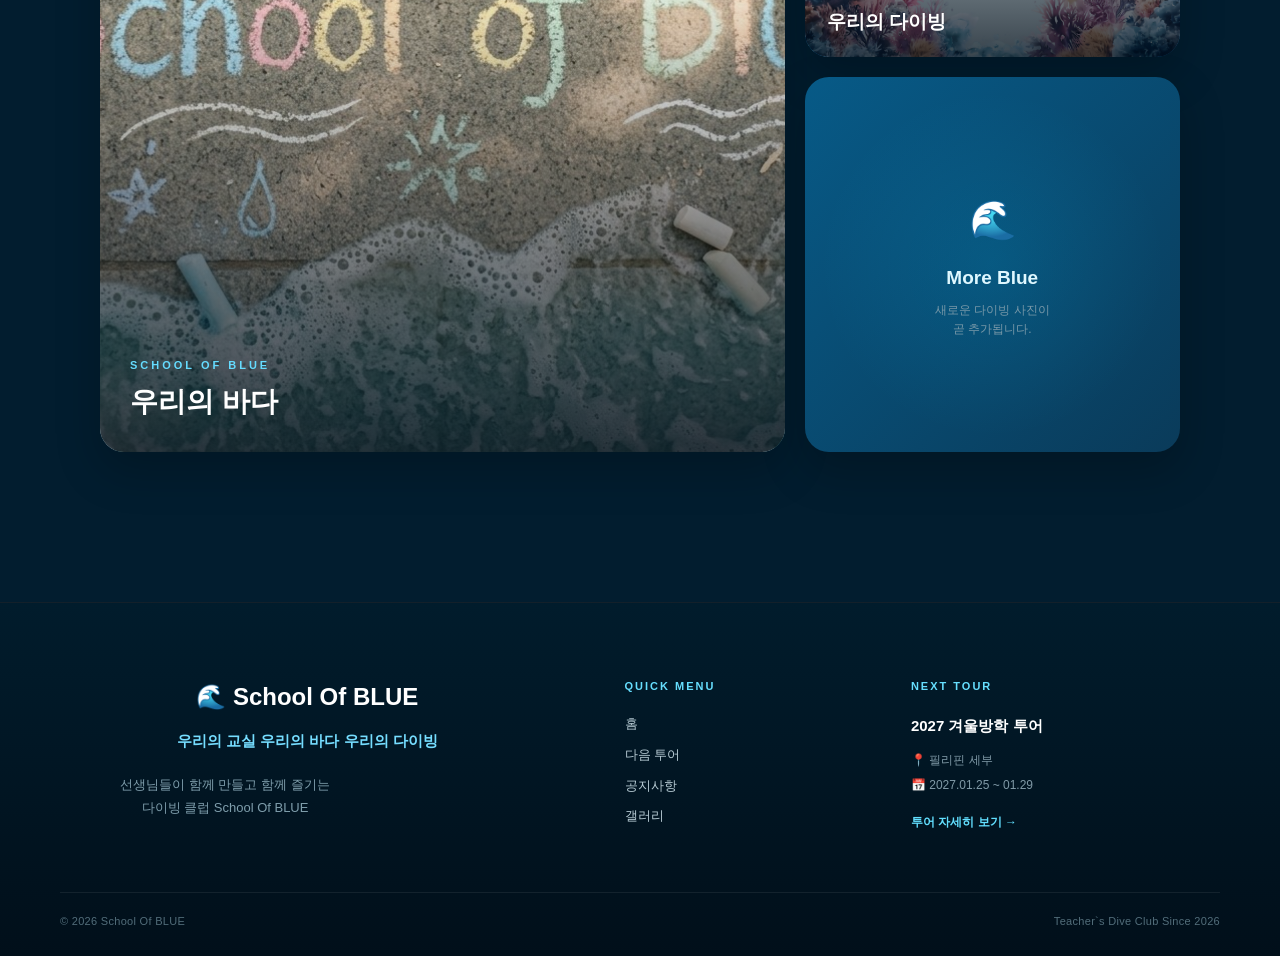
==== commit 5d44d5ed: "Summary" ====
--- a/index.html
+++ b/index.html
@@ -269,9 +269,13 @@
     <div class="notice-board">
 
 
-      <!-- 중요 공지 -->
-
-      <div class="notice-item notice-important">
+      <!-- =====================
+           중요 공지
+      ====================== -->
+
+      <a
+        href="notice-tour.html"
+        class="notice-item notice-important">
 
 
         <div class="notice-icon">
@@ -310,12 +314,16 @@
           →
         </div>
 
-      </div>
-
-
-      <!-- 일반 공지 -->
-
-      <div class="notice-item">
+      </a>
+
+
+      <!-- =====================
+           장비 공지
+      ====================== -->
+
+      <a
+        href="notice-equipment.html"
+        class="notice-item">
 
 
         <div class="notice-icon">
@@ -354,12 +362,16 @@
           →
         </div>
 
-      </div>
-
-
-      <!-- 일반 공지 -->
-
-      <div class="notice-item">
+      </a>
+
+
+      <!-- =====================
+           클럽 공지
+      ====================== -->
+
+      <a
+        href="notice-club.html"
+        class="notice-item">
 
 
         <div class="notice-icon">
@@ -398,7 +410,7 @@
           →
         </div>
 
-      </div>
+      </a>
 
 
     </div>
--- a/css/style.css
+++ b/css/style.css
@@ -2768,4 +2768,541 @@
 
   }
 
+}/* ===================================
+   공지사항 상세 페이지
+=================================== */
+
+.notice-detail {
+
+  min-height: 100vh;
+
+  padding:
+    150px 20px 90px;
+
+  background:
+    linear-gradient(
+      180deg,
+      #021d2f 0%,
+      #03263b 100%
+    );
+
+}
+
+
+.notice-detail-inner {
+
+  max-width: 900px;
+
+  margin: 0 auto;
+
+  padding:
+    55px 60px;
+
+  background:
+    rgba(7, 54, 80, 0.8);
+
+  border:
+    1px solid
+    rgba(255, 255, 255, 0.08);
+
+  border-radius: 26px;
+
+  box-shadow:
+    0 25px 70px
+    rgba(0, 0, 0, 0.25);
+
+}
+
+
+/* ===================================
+   공지 메타
+=================================== */
+
+.notice-detail-meta {
+
+  display: flex;
+
+  align-items: center;
+
+  gap: 12px;
+
+  margin-bottom: 22px;
+
+  color: #718e9c;
+
+  font-size: 13px;
+
+}
+
+
+/* ===================================
+   중요 배지
+=================================== */
+
+.notice-detail-badge {
+
+  display: inline-flex;
+
+  align-items: center;
+
+  padding:
+    5px 10px;
+
+  border-radius: 5px;
+
+  background:
+    rgba(0, 194, 255, 0.14);
+
+  color: #62dcff;
+
+  font-size: 10px;
+
+  font-weight: 800;
+
+  letter-spacing: 1.5px;
+
+}
+
+
+/* ===================================
+   제목
+=================================== */
+
+.notice-detail h1 {
+
+  margin: 0;
+
+  color: #ffffff;
+
+  font-size:
+    clamp(
+      30px,
+      5vw,
+      44px
+    );
+
+  line-height: 1.35;
+
+  letter-spacing: -1px;
+
+}
+
+
+/* ===================================
+   구분선
+=================================== */
+
+.notice-detail-divider {
+
+  width: 100%;
+
+  height: 1px;
+
+  margin:
+    35px 0 40px;
+
+  background:
+    rgba(255, 255, 255, 0.08);
+
+}
+
+
+/* ===================================
+   본문
+=================================== */
+
+.notice-detail-content {
+
+  color: #c4d8e2;
+
+  font-size: 15px;
+
+  line-height: 1.9;
+
+}
+
+
+.notice-lead {
+
+  margin-bottom: 45px;
+
+  color: #e7f8ff;
+
+  font-size: 18px;
+
+  font-weight: 500;
+
+  line-height: 1.8;
+
+}
+
+
+/* ===================================
+   본문 소제목
+=================================== */
+
+.notice-detail-content h2 {
+
+  margin:
+    45px 0 18px;
+
+  color: #ffffff;
+
+  font-size: 21px;
+
+  line-height: 1.4;
+
+}
+
+
+/* ===================================
+   투어 정보 박스
+=================================== */
+
+.notice-info-box {
+
+  padding:
+    25px 28px;
+
+  background:
+    rgba(0, 20, 35, 0.45);
+
+  border:
+    1px solid
+    rgba(255, 255, 255, 0.07);
+
+  border-radius: 16px;
+
+}
+
+
+.notice-info-box p {
+
+  display: flex;
+
+  gap: 20px;
+
+  margin: 10px 0;
+
+}
+
+
+.notice-info-box strong {
+
+  min-width: 105px;
+
+  color: #68ddff;
+
+  font-size: 14px;
+
+}
+
+
+/* ===================================
+   목록
+=================================== */
+
+.notice-detail-content ul {
+
+  margin:
+    0 0 20px;
+
+  padding-left: 25px;
+
+}
+
+
+.notice-detail-content li {
+
+  margin:
+    9px 0;
+
+  color: #b4ccd7;
+
+}
+
+
+/* ===================================
+   신청 박스
+=================================== */
+
+.notice-apply-box {
+
+  margin-top: 50px;
+
+  padding:
+    30px;
+
+  text-align: center;
+
+  background:
+    linear-gradient(
+      135deg,
+      rgba(0, 174, 234, 0.12),
+      rgba(0, 80, 120, 0.18)
+    );
+
+  border:
+    1px solid
+    rgba(0, 194, 255, 0.2);
+
+  border-radius: 18px;
+
+}
+
+
+.notice-apply-box strong {
+
+  display: block;
+
+  margin-bottom: 8px;
+
+  color: #ffffff;
+
+  font-size: 20px;
+
+}
+
+
+.notice-apply-box p {
+
+  margin-bottom: 22px;
+
+  color: #91afbd;
+
+  font-size: 13px;
+
+}
+
+
+/* ===================================
+   신청 버튼
+=================================== */
+
+.notice-apply-btn {
+
+  display: inline-flex;
+
+  align-items: center;
+
+  justify-content: center;
+
+  gap: 10px;
+
+  min-width: 210px;
+
+  padding:
+    14px 25px;
+
+  border-radius: 50px;
+
+  background:
+    linear-gradient(
+      135deg,
+      #00d4ff,
+      #009ed1
+    );
+
+  color: #ffffff;
+
+  text-decoration: none;
+
+  font-size: 14px;
+
+  font-weight: 700;
+
+  box-shadow:
+    0 10px 25px
+    rgba(0, 180, 230, 0.2);
+
+  transition:
+    transform 0.3s ease,
+    box-shadow 0.3s ease;
+
+}
+
+
+.notice-apply-btn:hover {
+
+  transform:
+    translateY(-3px);
+
+  box-shadow:
+    0 15px 35px
+    rgba(0, 180, 230, 0.35);
+
+}
+
+
+/* ===================================
+   공지 목록으로 돌아가기
+=================================== */
+
+.notice-detail-back {
+
+  margin-top: 40px;
+
+  padding-top: 25px;
+
+  border-top:
+    1px solid
+    rgba(255, 255, 255, 0.07);
+
+}
+
+
+.notice-detail-back a {
+
+  color: #78dfff;
+
+  font-size: 13px;
+
+  font-weight: 600;
+
+  text-decoration: none;
+
+  transition:
+    color 0.25s ease;
+
+}
+
+
+.notice-detail-back a:hover {
+
+  color: #ffffff;
+
+}
+
+
+/* ===================================
+   모바일
+=================================== */
+
+@media (max-width: 768px) {
+
+  .notice-detail {
+
+    padding:
+      120px 15px 60px;
+
+  }
+
+
+  .notice-detail-inner {
+
+    padding:
+      35px 25px;
+
+    border-radius: 20px;
+
+  }
+
+
+  .notice-detail h1 {
+
+    font-size: 28px;
+
+  }
+
+
+  .notice-detail-content {
+
+    font-size: 14px;
+
+  }
+
+
+  .notice-lead {
+
+    font-size: 16px;
+
+  }
+
+
+  .notice-info-box {
+
+    padding:
+      20px;
+
+  }
+
+
+  .notice-info-box p {
+
+    flex-direction: column;
+
+    gap: 2px;
+
+    margin:
+      15px 0;
+
+  }
+
+
+  .notice-info-box strong {
+
+    min-width: auto;
+
+  }
+
+
+  .notice-apply-box {
+
+    padding:
+      25px 18px;
+
+  }
+
+
+  .notice-apply-btn {
+
+    width: 100%;
+
+  }
+
+}
+
+
+/* ===================================
+   작은 모바일
+=================================== */
+
+@media (max-width: 500px) {
+
+  .notice-detail {
+
+    padding:
+      110px 12px 50px;
+
+  }
+
+
+  .notice-detail-inner {
+
+    padding:
+      28px 20px;
+
+  }
+
+
+  .notice-detail-meta {
+
+    font-size: 11px;
+
+  }
+
+
+  .notice-detail h1 {
+
+    font-size: 24px;
+
+  }
+
+
+  .notice-detail-content h2 {
+
+    font-size: 19px;
+
+  }
+
 }
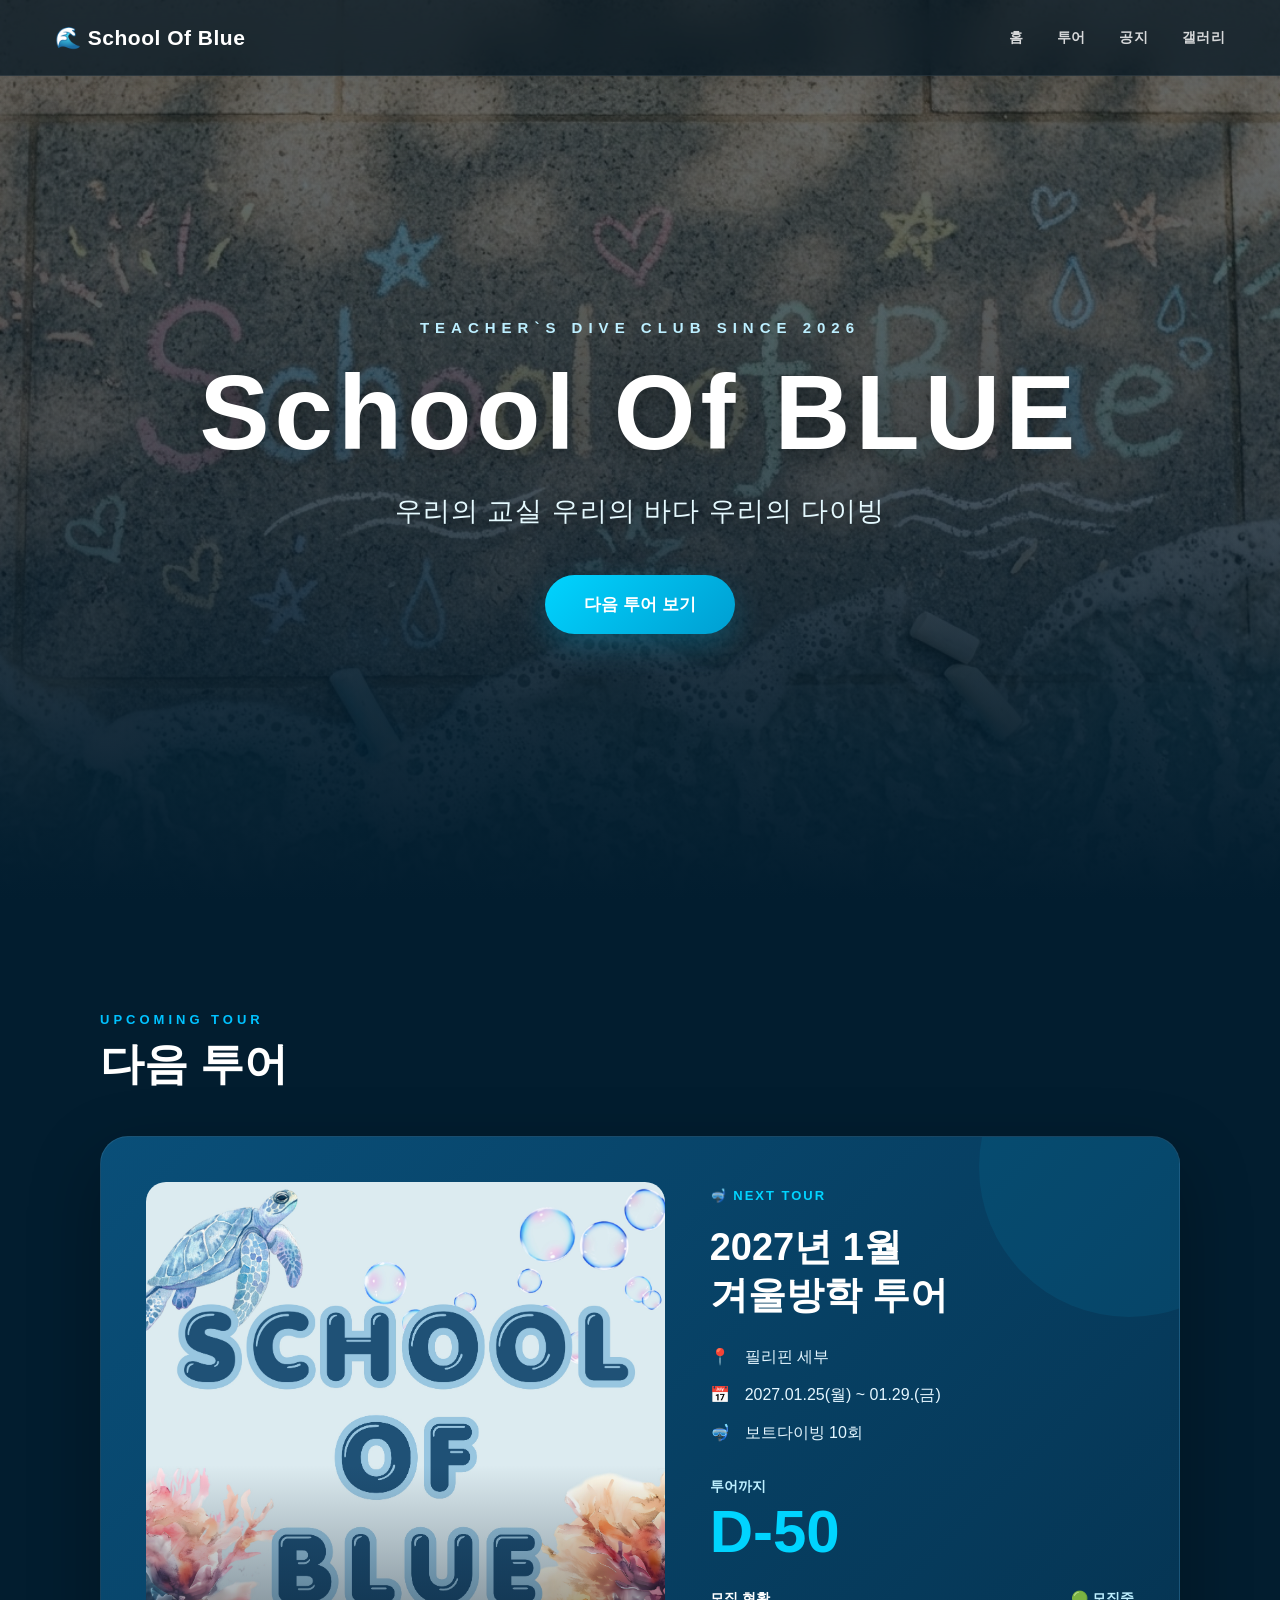
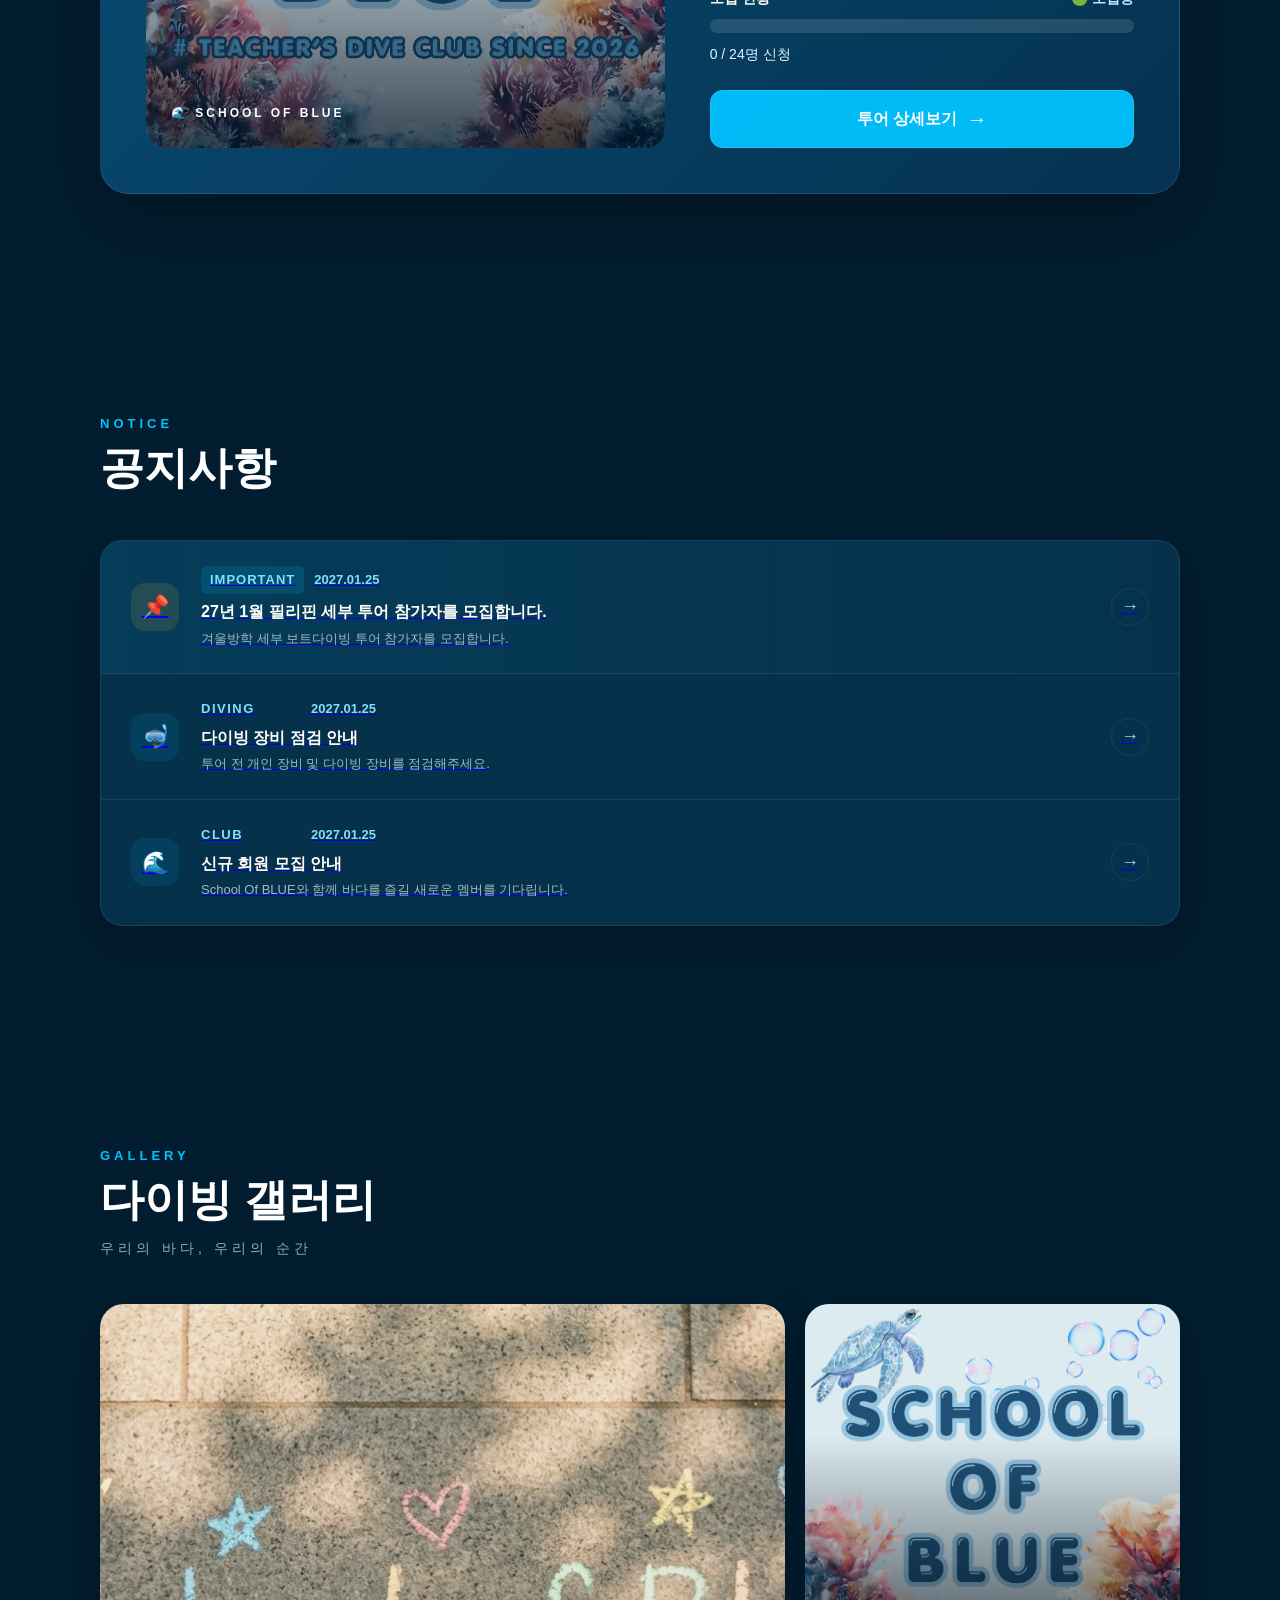
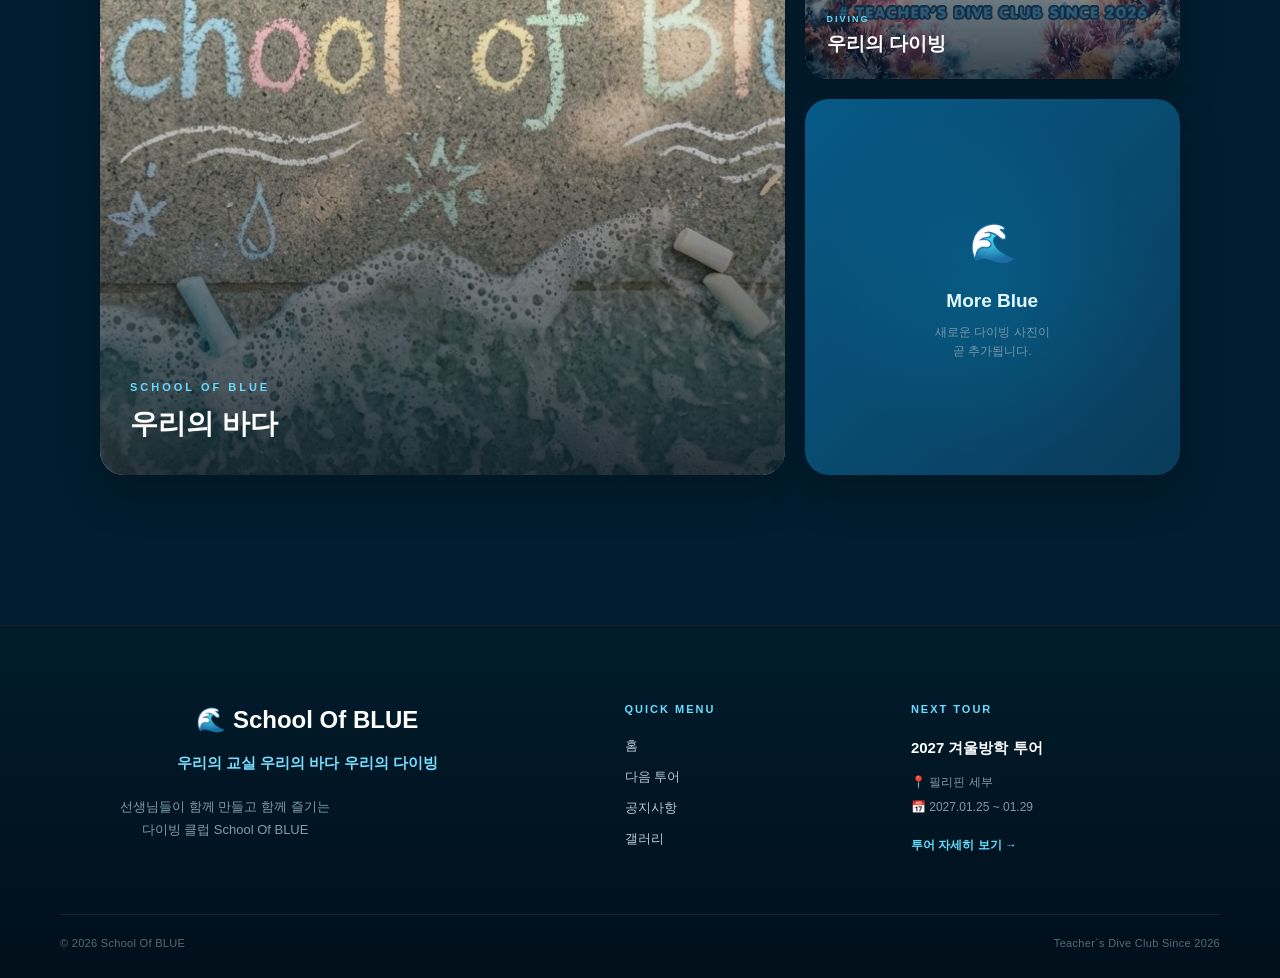
==== commit 651c25dd: "Summary" ====
--- a/index.html
+++ b/index.html
@@ -196,29 +196,38 @@
 
         <div class="tour-recruit">
 
-          <div class="progress-header">
-
-            <span>
-              모집 현황
-            </span>
-
-            <span id="memberCount">
-              0 / 24명
-            </span>
-
-          </div>
-
-
-          <div class="progress">
-
-            <div
-              class="progress-bar"
-              id="progressBar">
-            </div>
-
-          </div>
-
-        </div>
+  <div class="progress-header">
+
+    <span>
+      모집 현황
+    </span>
+
+    <span id="recruitStatus">
+      🟢 모집중
+    </span>
+
+  </div>
+
+
+  <div class="progress">
+
+    <div
+      class="progress-bar"
+      id="progressBar">
+    </div>
+
+  </div>
+
+
+  <div
+    id="memberCount"
+    class="member-count">
+
+    0 / 24명 신청
+
+  </div>
+
+</div>
 
 
         <!-- 상세보기 -->
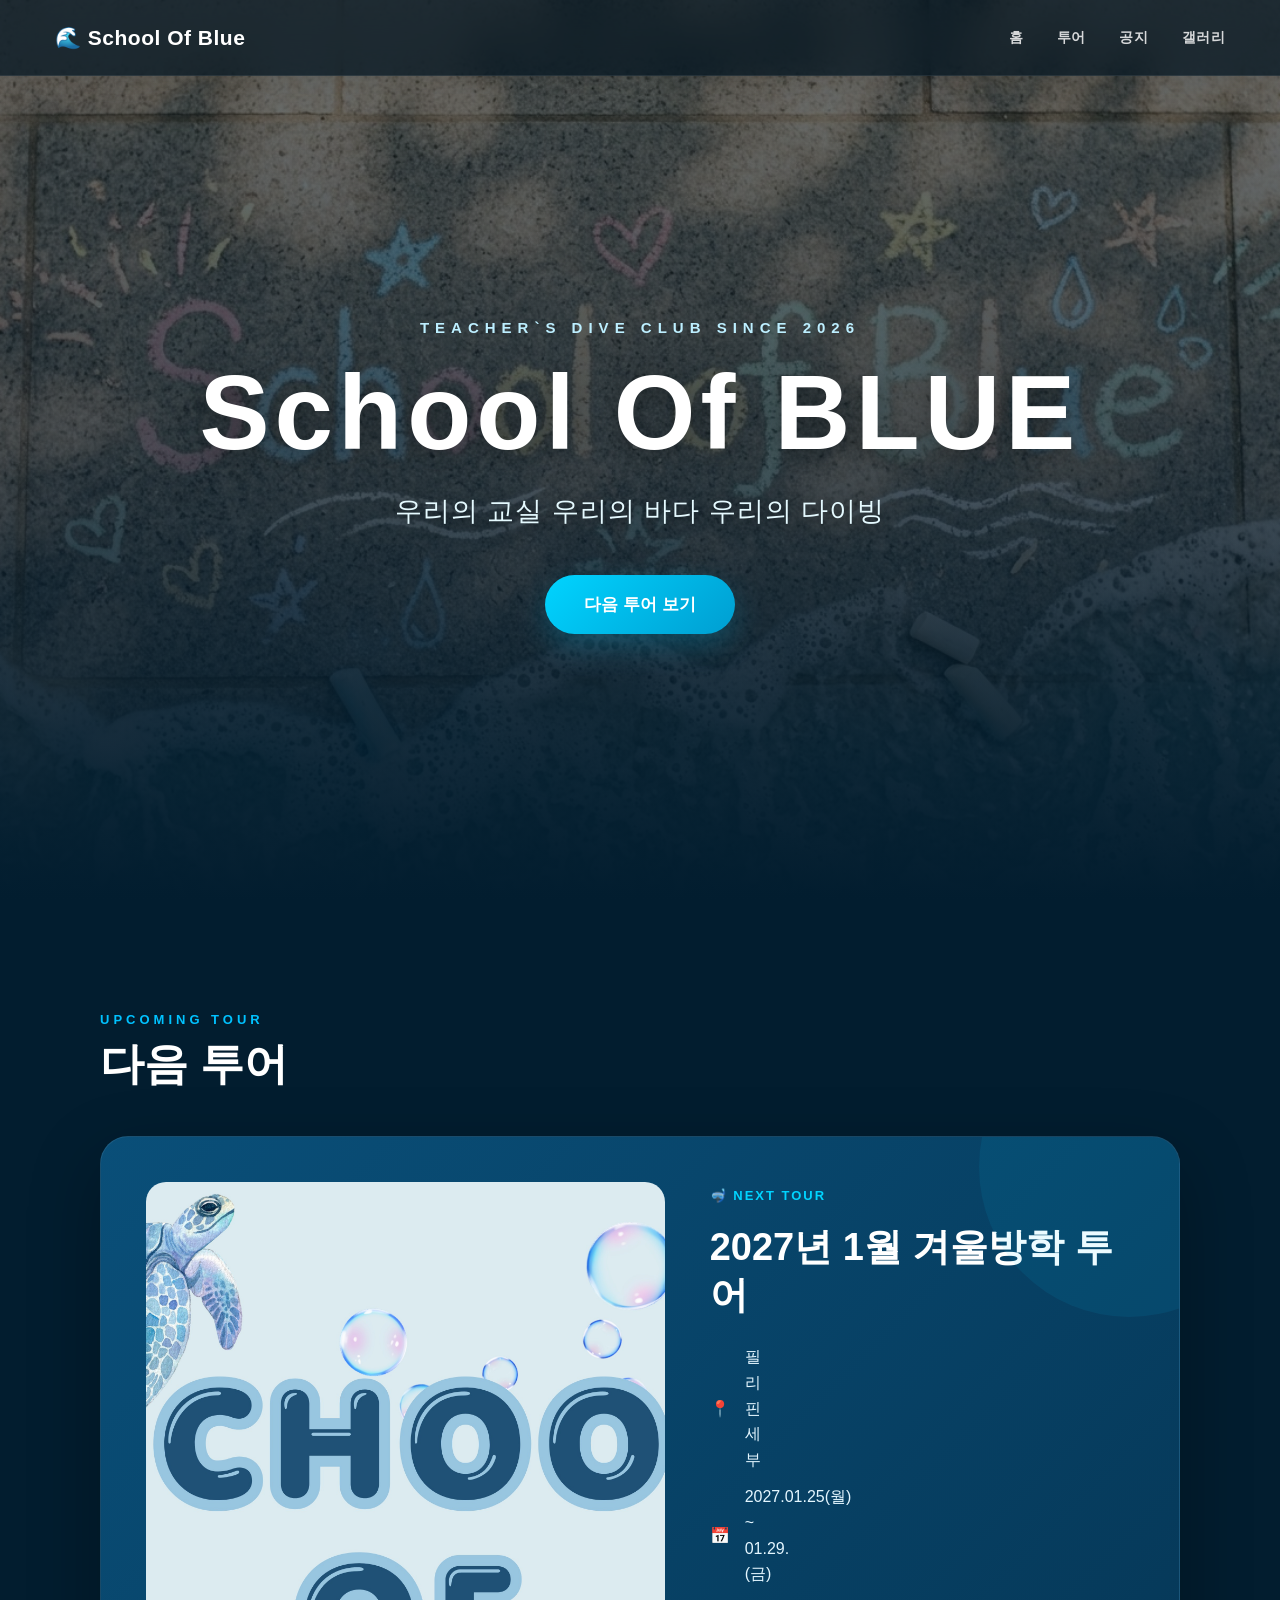
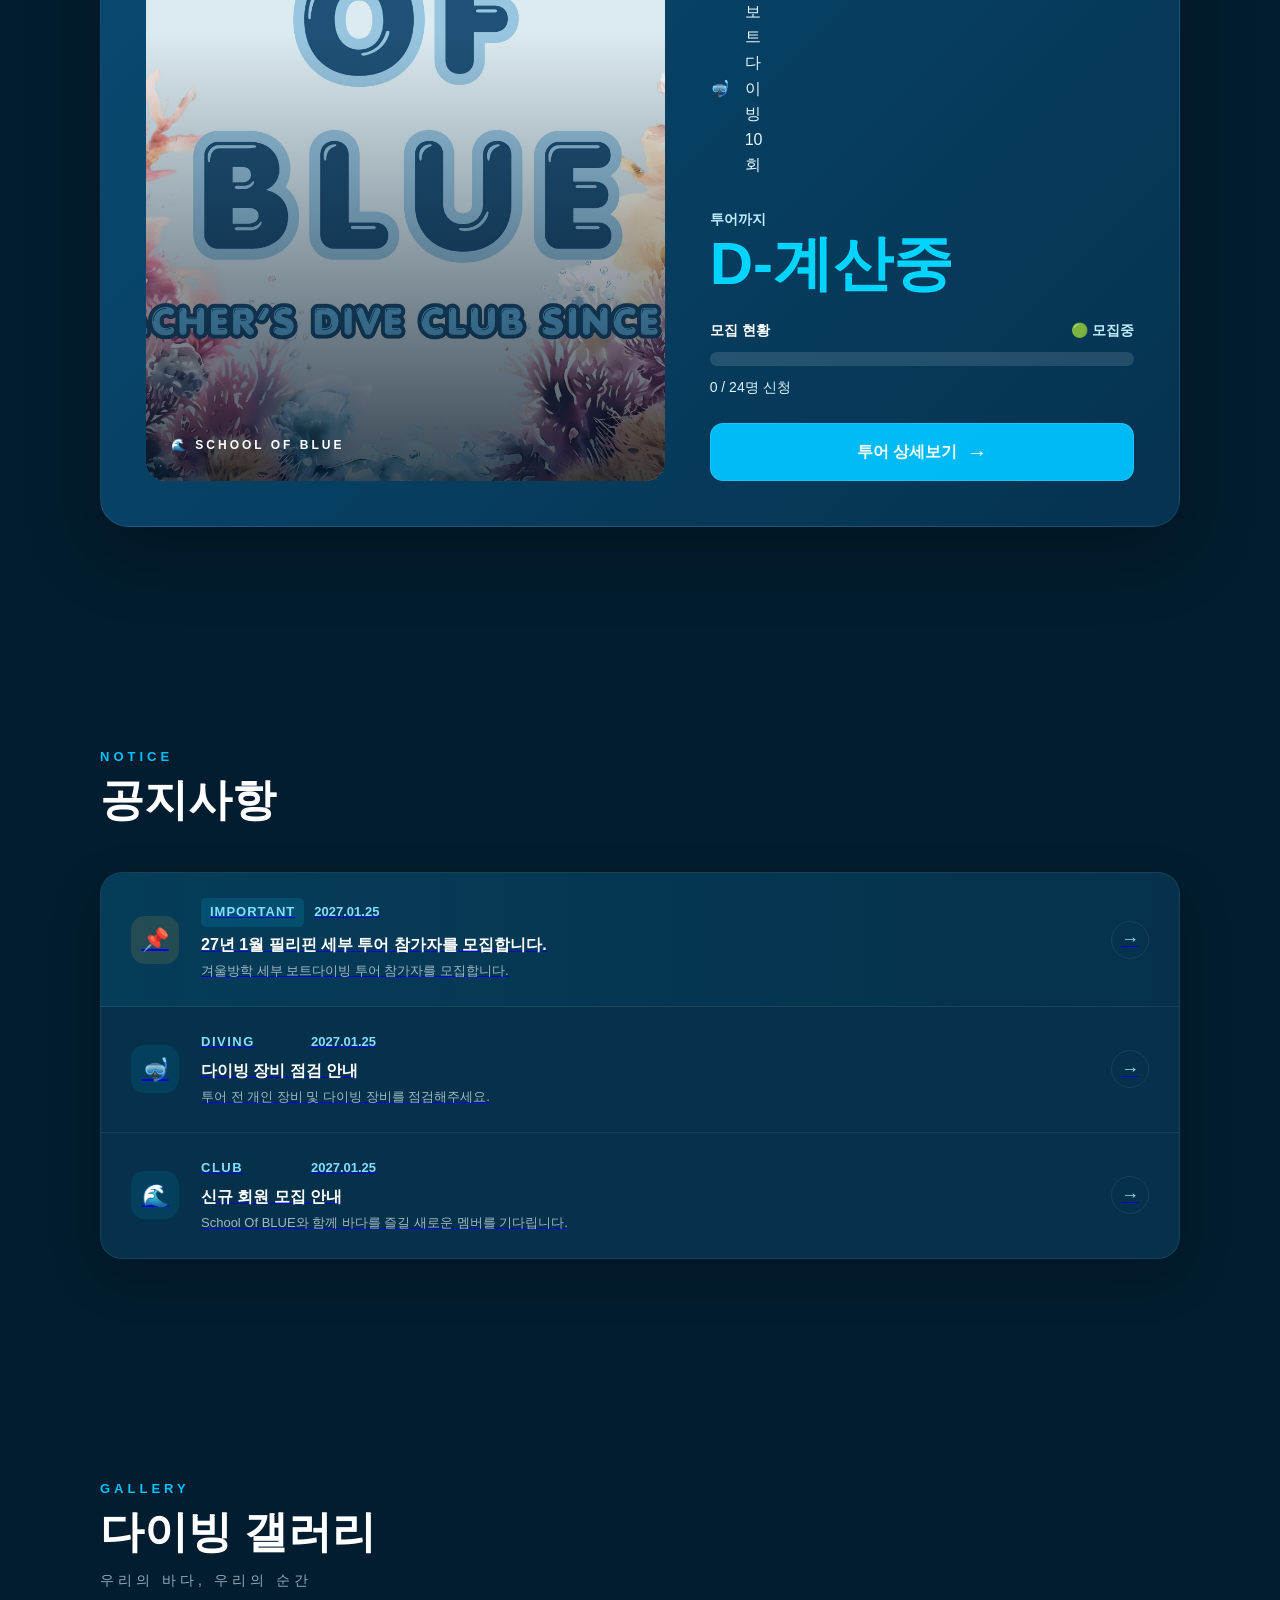
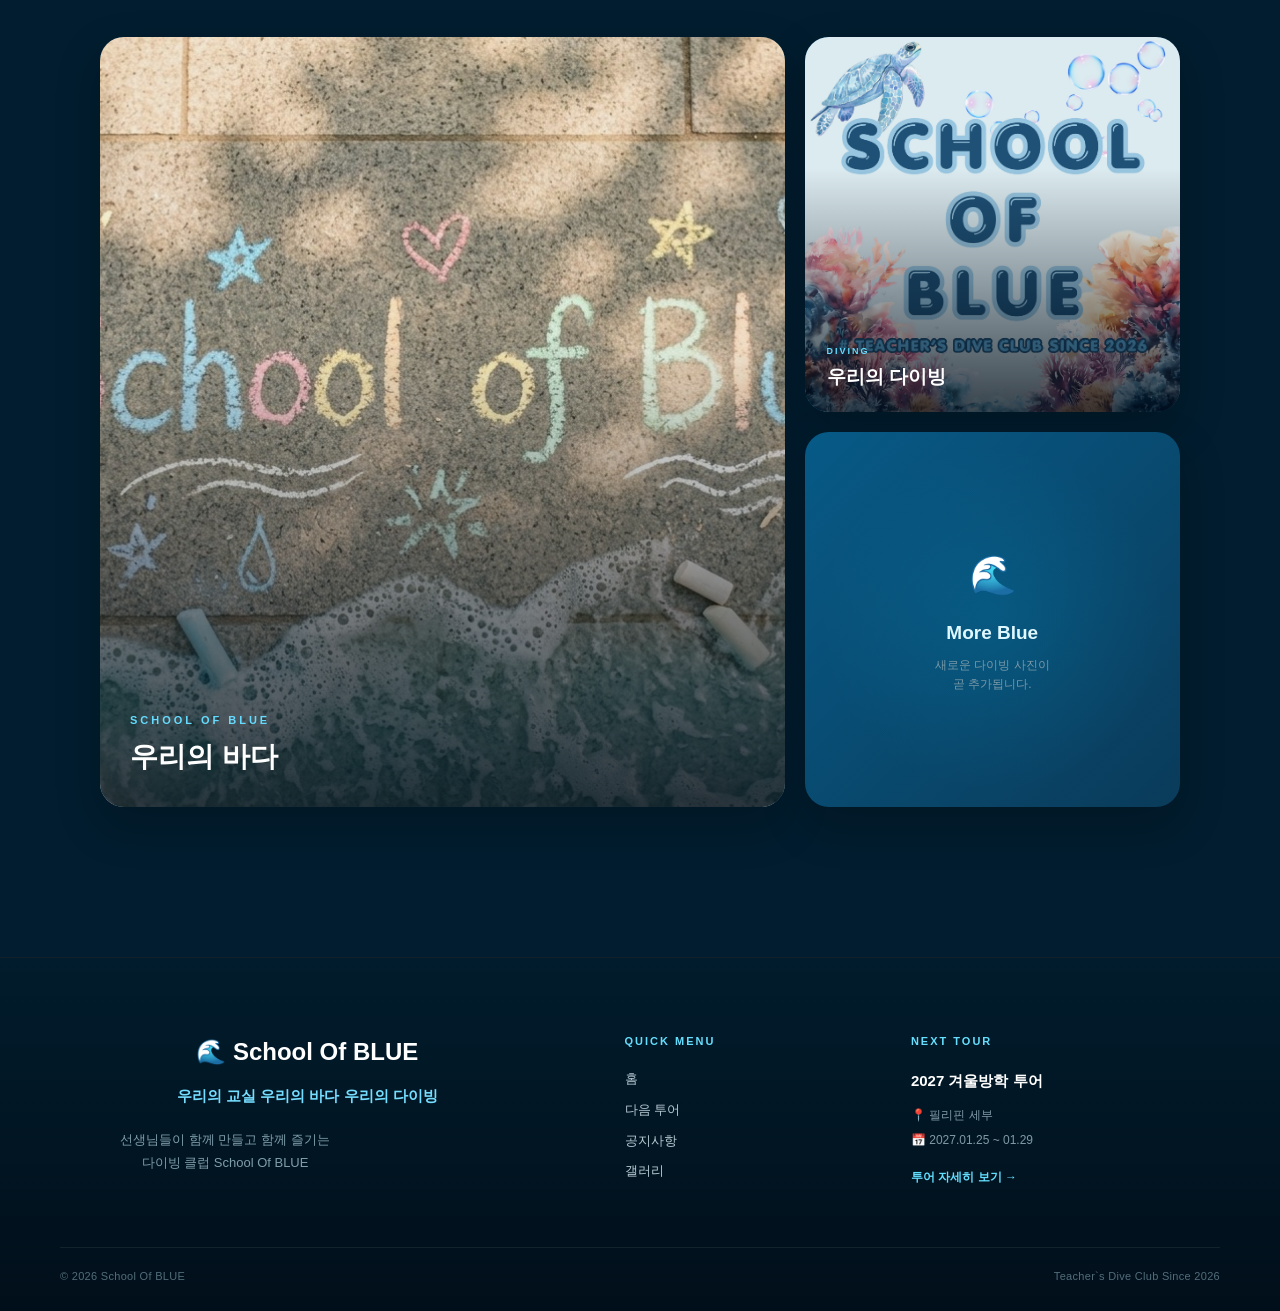
==== commit cd9c0851: "Summary" ====
--- a/index.html
+++ b/index.html
@@ -7,13 +7,15 @@
 
   <meta
     name="viewport"
-    content="width=device-width, initial-scale=1.0">
+    content="width=device-width, initial-scale=1.0"
+  >
 
   <title>School Of BLUE</title>
 
   <link
     rel="stylesheet"
-    href="css/style.css">
+    href="css/style.css"
+  >
 
 </head>
 
@@ -21,680 +23,707 @@
 <body>
 
 
-  <!-- =========================
-       상단 메뉴
-  ========================== -->
-
-  <header class="header">
-
-    <div class="logo">
-      🌊 School Of Blue
+<!-- =========================
+     HEADER
+========================= -->
+
+<header class="header">
+
+  <div class="logo">
+    🌊 School Of Blue
+  </div>
+
+  <nav class="nav">
+
+    <a href="index.html">
+      홈
+    </a>
+
+    <a href="#tour">
+      투어
+    </a>
+
+    <a href="#notice">
+      공지
+    </a>
+
+    <a href="#gallery">
+      갤러리
+    </a>
+
+  </nav>
+
+</header>
+
+
+
+<!-- =========================
+     HERO
+========================= -->
+
+<section class="hero">
+
+  <div class="hero-content">
+
+    <p class="hero-small">
+      Teacher`s Dive Club Since 2026
+    </p>
+
+    <h1>
+      School Of BLUE
+    </h1>
+
+    <p class="hero-subtitle">
+      우리의 교실 우리의 바다 우리의 다이빙
+    </p>
+
+    <a
+      href="#tour"
+      class="main-btn"
+    >
+      다음 투어 보기
+    </a>
+
+  </div>
+
+</section>
+
+
+
+<!-- =========================
+     UPCOMING TOUR
+========================= -->
+
+<section
+  class="section"
+  id="tour"
+>
+
+  <div class="section-title">
+
+    <p>
+      UPCOMING TOUR
+    </p>
+
+    <h2>
+      다음 투어
+    </h2>
+
+  </div>
+
+
+  <div class="tour-card">
+
+
+    <!-- 투어 이미지 -->
+
+    <div class="tour-image">
+
+      <img
+        src="./images/Dive2.jpg"
+        alt="School Of BLUE 다이빙 투어"
+      >
+
+      <div class="tour-image-overlay">
+
+        <span>
+          🌊 SCHOOL OF BLUE
+        </span>
+
+      </div>
+
     </div>
 
 
-    <nav class="nav">
+
+    <!-- 투어 정보 -->
+
+    <div class="tour-info">
+
+
+      <span class="tour-label">
+        🤿 NEXT TOUR
+      </span>
+
+
+      <!-- 투어명 -->
+
+      <h3 id="tourName">
+        2027년 1월 겨울방학 투어
+      </h3>
+
+
+
+      <!-- 투어 상세정보 -->
+
+      <div class="tour-details">
+
+
+        <!-- 장소 -->
+
+        <p>
+
+          <span>
+            📍
+          </span>
+
+          <span id="tourLocation">
+            필리핀 세부
+          </span>
+
+        </p>
+
+
+
+        <!-- 날짜 -->
+
+        <p>
+
+          <span>
+            📅
+          </span>
+
+          <span id="tourDate">
+            2027.01.25(월) ~ 01.29.(금)
+          </span>
+
+        </p>
+
+
+
+        <!-- 다이빙 -->
+
+        <p>
+
+          <span>
+            🤿
+          </span>
+
+          <span id="tourDiving">
+            보트다이빙 10회
+          </span>
+
+        </p>
+
+
+      </div>
+
+
+
+      <!-- =========================
+           D-DAY
+      ========================= -->
+
+      <div class="tour-countdown">
+
+        <div class="countdown-title">
+          투어까지
+        </div>
+
+        <div id="countdown">
+          D-계산중
+        </div>
+
+      </div>
+
+
+
+      <!-- =========================
+           모집 현황
+      ========================= -->
+
+      <div class="tour-recruit">
+
+
+        <div class="progress-header">
+
+          <span>
+            모집 현황
+          </span>
+
+          <span id="recruitStatus">
+            🟢 모집중
+          </span>
+
+        </div>
+
+
+
+        <div class="progress">
+
+          <div
+            class="progress-bar"
+            id="progressBar"
+          ></div>
+
+        </div>
+
+
+
+        <div
+          id="memberCount"
+          class="member-count"
+        >
+          0 / 24명 신청
+        </div>
+
+
+      </div>
+
+
+
+      <!-- =========================
+           투어 상세 버튼
+      ========================= -->
+
+      <a
+        href="jeju-tour.html"
+        class="tour-btn"
+      >
+
+        투어 상세보기
+
+        <span>
+          →
+        </span>
+
+      </a>
+
+
+    </div>
+
+  </div>
+
+</section>
+
+
+
+<!-- =========================
+     NOTICE
+========================= -->
+
+<section
+  class="section"
+  id="notice"
+>
+
+  <div class="section-title">
+
+    <p>
+      NOTICE
+    </p>
+
+    <h2>
+      공지사항
+    </h2>
+
+  </div>
+
+
+
+  <div class="notice-board">
+
+
+    <!-- 공지 1 -->
+
+    <a
+      href="notice-tour.html"
+      class="notice-item notice-important"
+    >
+
+      <div class="notice-icon">
+        📌
+      </div>
+
+
+      <div class="notice-content">
+
+        <div class="notice-meta">
+
+          <span class="notice-badge">
+            IMPORTANT
+          </span>
+
+          <span class="notice-date">
+            2027.01.25
+          </span>
+
+        </div>
+
+
+        <strong>
+          27년 1월 필리핀 세부 투어 참가자를 모집합니다.
+        </strong>
+
+        <p>
+          겨울방학 세부 보트다이빙 투어 참가자를 모집합니다.
+        </p>
+
+      </div>
+
+
+      <div class="notice-arrow">
+        →
+      </div>
+
+    </a>
+
+
+
+    <!-- 공지 2 -->
+
+    <a
+      href="notice-equipment.html"
+      class="notice-item"
+    >
+
+      <div class="notice-icon">
+        🤿
+      </div>
+
+
+      <div class="notice-content">
+
+        <div class="notice-meta">
+
+          <span class="notice-category">
+            DIVING
+          </span>
+
+          <span class="notice-date">
+            2027.01.25
+          </span>
+
+        </div>
+
+
+        <strong>
+          다이빙 장비 점검 안내
+        </strong>
+
+        <p>
+          투어 전 개인 장비 및 다이빙 장비를 점검해주세요.
+        </p>
+
+      </div>
+
+
+      <div class="notice-arrow">
+        →
+      </div>
+
+    </a>
+
+
+
+    <!-- 공지 3 -->
+
+    <a
+      href="notice-club.html"
+      class="notice-item"
+    >
+
+      <div class="notice-icon">
+        🌊
+      </div>
+
+
+      <div class="notice-content">
+
+        <div class="notice-meta">
+
+          <span class="notice-category">
+            CLUB
+          </span>
+
+          <span class="notice-date">
+            2027.01.25
+          </span>
+
+        </div>
+
+
+        <strong>
+          신규 회원 모집 안내
+        </strong>
+
+        <p>
+          School Of BLUE와 함께 바다를 즐길 새로운 멤버를 기다립니다.
+        </p>
+
+      </div>
+
+
+      <div class="notice-arrow">
+        →
+      </div>
+
+    </a>
+
+
+  </div>
+
+</section>
+
+
+
+<!-- =========================
+     GALLERY
+========================= -->
+
+<section
+  class="section"
+  id="gallery"
+>
+
+
+  <div class="section-title">
+
+    <p>
+      GALLERY
+    </p>
+
+    <h2>
+      다이빙 갤러리
+    </h2>
+
+    <p class="gallery-description">
+      우리의 바다, 우리의 순간
+    </p>
+
+  </div>
+
+
+
+  <div class="gallery-feature">
+
+
+    <!-- 메인 사진 -->
+
+    <div class="gallery-main">
+
+      <img
+        src="./images/Dive.jpg"
+        alt="School Of BLUE 다이빙 메인 사진"
+        onclick="openGallery(this.src)"
+      >
+
+      <div class="gallery-caption">
+
+        <span>
+          SCHOOL OF BLUE
+        </span>
+
+        <strong>
+          우리의 바다
+        </strong>
+
+      </div>
+
+    </div>
+
+
+
+    <!-- 사이드 사진 -->
+
+    <div class="gallery-side">
+
+
+      <div class="gallery-side-item">
+
+        <img
+          src="./images/Dive2.jpg"
+          alt="School Of BLUE 다이빙 사진"
+          onclick="openGallery(this.src)"
+        >
+
+        <div class="gallery-side-caption">
+
+          <span>
+            DIVING
+          </span>
+
+          <strong>
+            우리의 다이빙
+          </strong>
+
+        </div>
+
+      </div>
+
+
+
+      <div class="gallery-side-item gallery-empty">
+
+        <div class="gallery-placeholder">
+
+          <span>
+            🌊
+          </span>
+
+          <strong>
+            More Blue
+          </strong>
+
+          <p>
+            새로운 다이빙 사진이<br>
+            곧 추가됩니다.
+          </p>
+
+        </div>
+
+      </div>
+
+
+    </div>
+
+  </div>
+
+</section>
+
+
+
+<!-- =========================
+     FOOTER
+========================= -->
+
+<footer class="site-footer">
+
+
+  <div class="footer-inner">
+
+
+    <!-- 브랜드 -->
+
+    <div class="footer-brand">
+
+      <h3>
+        🌊 School Of BLUE
+      </h3>
+
+      <p class="footer-slogan">
+        우리의 교실 우리의 바다 우리의 다이빙
+      </p>
+
+      <p class="footer-description">
+        선생님들이 함께 만들고 함께 즐기는<br>
+        다이빙 클럽 School Of BLUE
+      </p>
+
+    </div>
+
+
+
+    <!-- QUICK MENU -->
+
+    <div class="footer-menu">
+
+      <h4>
+        QUICK MENU
+      </h4>
 
       <a href="index.html">
         홈
       </a>
 
       <a href="#tour">
-        투어
+        다음 투어
       </a>
 
       <a href="#notice">
-        공지
+        공지사항
       </a>
 
       <a href="#gallery">
         갤러리
       </a>
 
-    </nav>
-
-  </header>
-
-
-  <!-- =========================
-       메인 화면
-  ========================== -->
-
-  <section class="hero">
-
-    <div class="hero-content">
-
-      <p class="hero-small">
-        Teacher`s Dive Club Since 2026
+    </div>
+
+
+
+    <!-- NEXT TOUR -->
+
+    <div class="footer-tour">
+
+      <h4>
+        NEXT TOUR
+      </h4>
+
+      <strong>
+        2027 겨울방학 투어
+      </strong>
+
+      <p>
+        📍 필리핀 세부
       </p>
 
-
-      <h1>
-        School Of BLUE
-      </h1>
-
-
-      <p class="hero-subtitle">
-        우리의 교실 우리의 바다 우리의 다이빙
+      <p>
+        📅 2027.01.25 ~ 01.29
       </p>
 
-
-      <a
-        href="#tour"
-        class="main-btn">
-
-        다음 투어 보기
-
+      <a href="jeju-tour.html">
+        투어 자세히 보기 →
       </a>
 
     </div>
 
-  </section>
-
-
-  <!-- =========================
-       다음 투어
-  ========================== -->
-
-  <section
-    class="section"
-    id="tour">
-
-
-    <div class="section-title">
-
-      <p>
-        UPCOMING TOUR
-      </p>
-
-      <h2>
-        다음 투어
-      </h2>
-
-    </div>
-
-
-    <div class="tour-card">
-
-
-      <!-- 투어 이미지 -->
-
-      <div class="tour-image">
-
-        <img
-          src="./images/Dive2.jpg"
-          alt="2027년 1월 필리핀 세부 다이빙 투어">
-
-        <div class="tour-image-overlay">
-
-          <span>
-            🌊 SCHOOL OF BLUE
-          </span>
-
-        </div>
-
-      </div>
-
-
-      <!-- 투어 정보 -->
-
-      <div class="tour-info">
-
-
-        <span class="tour-label">
-          🤿 NEXT TOUR
-        </span>
-
-
-        <h3>
-          2027년 1월<br>
-          겨울방학 투어
-        </h3>
-
-
-        <div class="tour-details">
-
-
-          <p>
-            <span>📍</span>
-            필리핀 세부
-          </p>
-
-
-          <p>
-            <span>📅</span>
-            2027.01.25(월)
-            ~
-            01.29.(금)
-          </p>
-
-
-          <p>
-            <span>🤿</span>
-            보트다이빙 10회
-          </p>
-
-        </div>
-
-
-        <!-- D-day -->
-
-        <div class="tour-countdown">
-
-          <div class="countdown-title">
-            투어까지
-          </div>
-
-
-          <div id="countdown">
-            D-계산중
-          </div>
-
-        </div>
-
-
-        <!-- 모집 현황 -->
-
-        <div class="tour-recruit">
-
-  <div class="progress-header">
+
+  </div>
+
+
+
+  <!-- 하단 -->
+
+  <div class="footer-bottom">
 
     <span>
-      모집 현황
+      © 2026 School Of BLUE
     </span>
 
-    <span id="recruitStatus">
-      🟢 모집중
+    <span>
+      Teacher`s Dive Club Since 2026
     </span>
 
   </div>
 
 
-  <div class="progress">
-
-    <div
-      class="progress-bar"
-      id="progressBar">
-    </div>
-
-  </div>
-
-
-  <div
-    id="memberCount"
-    class="member-count">
-
-    0 / 24명 신청
-
-  </div>
+</footer>
+
+
+
+<!-- =========================
+     GALLERY MODAL
+========================= -->
+
+<div
+  id="galleryModal"
+  class="gallery-modal"
+>
+
+  <span
+    class="gallery-close"
+    onclick="closeGallery()"
+  >
+    ×
+  </span>
+
+
+  <img
+    id="galleryModalImage"
+    src=""
+    alt="확대된 다이빙 사진"
+  >
 
 </div>
 
 
-        <!-- 상세보기 -->
-
-        <a
-          href="jeju-tour.html"
-          class="tour-btn">
-
-          투어 상세보기
-
-          <span>
-            →
-          </span>
-
-        </a>
-
-
-      </div>
-
-    </div>
-
-  </section>
-
-
-  <!-- =========================
-       공지사항
-  ========================== -->
-
-  <section
-    class="section"
-    id="notice">
-
-
-    <div class="section-title">
-
-      <p>
-        NOTICE
-      </p>
-
-
-      <h2>
-        공지사항
-      </h2>
-
-    </div>
-
-
-    <div class="notice-board">
-
-
-      <!-- =====================
-           중요 공지
-      ====================== -->
-
-      <a
-        href="notice-tour.html"
-        class="notice-item notice-important">
-
-
-        <div class="notice-icon">
-          📌
-        </div>
-
-
-        <div class="notice-content">
-
-          <div class="notice-meta">
-
-            <span class="notice-badge">
-              IMPORTANT
-            </span>
-
-            <span class="notice-date">
-              2027.01.25
-            </span>
-
-          </div>
-
-
-          <strong>
-            27년 1월 필리핀 세부 투어 참가자를 모집합니다.
-          </strong>
-
-
-          <p>
-            겨울방학 세부 보트다이빙 투어 참가자를 모집합니다.
-          </p>
-
-        </div>
-
-
-        <div class="notice-arrow">
-          →
-        </div>
-
-      </a>
-
-
-      <!-- =====================
-           장비 공지
-      ====================== -->
-
-      <a
-        href="notice-equipment.html"
-        class="notice-item">
-
-
-        <div class="notice-icon">
-          🤿
-        </div>
-
-
-        <div class="notice-content">
-
-          <div class="notice-meta">
-
-            <span class="notice-category">
-              DIVING
-            </span>
-
-            <span class="notice-date">
-              2027.01.25
-            </span>
-
-          </div>
-
-
-          <strong>
-            다이빙 장비 점검 안내
-          </strong>
-
-
-          <p>
-            투어 전 개인 장비 및 다이빙 장비를 점검해주세요.
-          </p>
-
-        </div>
-
-
-        <div class="notice-arrow">
-          →
-        </div>
-
-      </a>
-
-
-      <!-- =====================
-           클럽 공지
-      ====================== -->
-
-      <a
-        href="notice-club.html"
-        class="notice-item">
-
-
-        <div class="notice-icon">
-          🌊
-        </div>
-
-
-        <div class="notice-content">
-
-          <div class="notice-meta">
-
-            <span class="notice-category">
-              CLUB
-            </span>
-
-            <span class="notice-date">
-              2027.01.25
-            </span>
-
-          </div>
-
-
-          <strong>
-            신규 회원 모집 안내
-          </strong>
-
-
-          <p>
-            School Of BLUE와 함께 바다를 즐길 새로운 멤버를 기다립니다.
-          </p>
-
-        </div>
-
-
-        <div class="notice-arrow">
-          →
-        </div>
-
-      </a>
-
-
-    </div>
-
-  </section>
-
-
-  <!-- =========================
-       다이빙 갤러리
-  ========================== -->
-
-  <section
-    class="section"
-    id="gallery">
-
-
-    <div class="section-title">
-
-      <p>
-        GALLERY
-      </p>
-
-
-      <h2>
-        다이빙 갤러리
-      </h2>
-
-
-      <p class="gallery-description">
-        우리의 바다, 우리의 순간
-      </p>
-
-    </div>
-
-
-    <div class="gallery-feature">
-
-
-      <!-- 메인 사진 -->
-
-      <div
-        class="gallery-main">
-
-        <img
-          src="./images/Dive.jpg"
-          alt="School Of BLUE 다이빙 메인 사진"
-          onclick="openGallery(this.src)">
-
-
-        <div class="gallery-caption">
-
-          <span>
-            SCHOOL OF BLUE
-          </span>
-
-          <strong>
-            우리의 바다
-          </strong>
-
-        </div>
-
-      </div>
-
-
-      <!-- 서브 사진 -->
-
-      <div class="gallery-side">
-
-
-        <div
-          class="gallery-side-item">
-
-          <img
-            src="./images/Dive2.jpg"
-            alt="School Of BLUE 다이빙 사진"
-            onclick="openGallery(this.src)">
-
-
-          <div class="gallery-side-caption">
-
-            <span>
-              DIVING
-            </span>
-
-            <strong>
-              우리의 다이빙
-            </strong>
-
-          </div>
-
-        </div>
-
-
-        <div
-          class="gallery-side-item gallery-empty">
-
-          <div class="gallery-placeholder">
-
-            <span>
-              🌊
-            </span>
-
-            <strong>
-              More Blue
-            </strong>
-
-            <p>
-              새로운 다이빙 사진이<br>
-              곧 추가됩니다.
-            </p>
-
-          </div>
-
-        </div>
-
-
-      </div>
-
-    </div>
-
-
-  </section>
-
-
-  <!-- =========================
-       푸터
-  ========================== -->
-
-  <footer class="site-footer">
-
-
-    <div class="footer-inner">
-
-
-      <!-- 클럽 소개 -->
-
-      <div class="footer-brand">
-
-        <h3>
-          🌊 School Of BLUE
-        </h3>
-
-
-        <p class="footer-slogan">
-          우리의 교실 우리의 바다 우리의 다이빙
-        </p>
-
-
-        <p class="footer-description">
-          선생님들이 함께 만들고 함께 즐기는<br>
-          다이빙 클럽 School Of BLUE
-        </p>
-
-      </div>
-
-
-      <!-- 빠른 메뉴 -->
-
-      <div class="footer-menu">
-
-        <h4>
-          QUICK MENU
-        </h4>
-
-
-        <a href="index.html">
-          홈
-        </a>
-
-
-        <a href="#tour">
-          다음 투어
-        </a>
-
-
-        <a href="#notice">
-          공지사항
-        </a>
-
-
-        <a href="#gallery">
-          갤러리
-        </a>
-
-      </div>
-
-
-      <!-- 다음 투어 정보 -->
-
-      <div class="footer-tour">
-
-        <h4>
-          NEXT TOUR
-        </h4>
-
-
-        <strong>
-          2027 겨울방학 투어
-        </strong>
-
-
-        <p>
-          📍 필리핀 세부
-        </p>
-
-
-        <p>
-          📅 2027.01.25 ~ 01.29
-        </p>
-
-
-        <a href="jeju-tour.html">
-          투어 자세히 보기 →
-        </a>
-
-      </div>
-
-
-    </div>
-
-
-    <!-- 하단 -->
-
-    <div class="footer-bottom">
-
-
-      <span>
-        © 2026 School Of BLUE
-      </span>
-
-
-      <span>
-        Teacher`s Dive Club Since 2026
-      </span>
-
-
-    </div>
-
-
-  </footer>
-
-
-  <!-- =========================
-       갤러리 확대창
-  ========================== -->
-
-  <div
-    id="galleryModal"
-    class="gallery-modal">
-
-
-    <span
-      class="gallery-close"
-      onclick="closeGallery()">
-
-      ×
-
-    </span>
-
-
-    <img
-      id="galleryModalImage"
-      src=""
-      alt="확대된 다이빙 사진">
-
-  </div>
-
-
-  <!-- =========================
-       JavaScript
-  ========================== -->
-
-  <script
-    src="js/script.js">
-  </script>
+
+<!-- =========================
+     JAVASCRIPT
+========================= -->
+
+<script src="js/script.js"></script>
 
 
 </body>
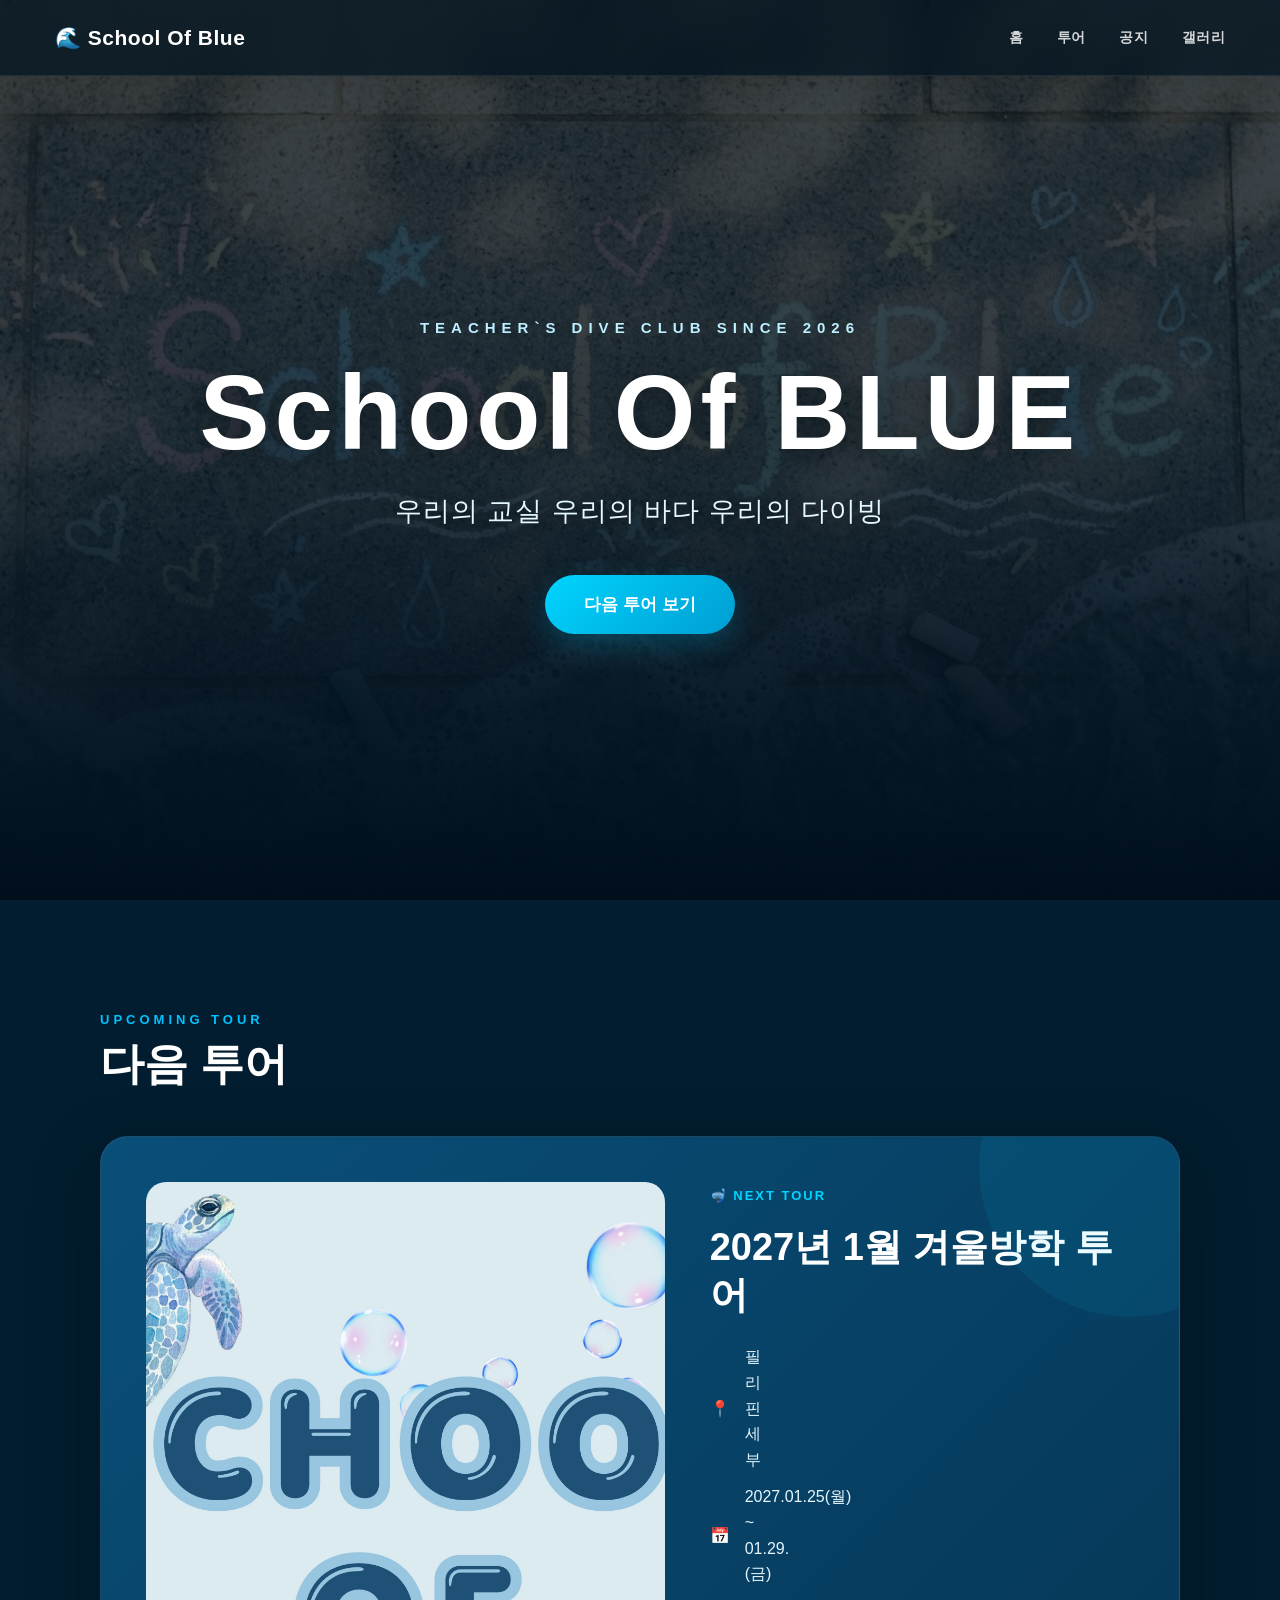
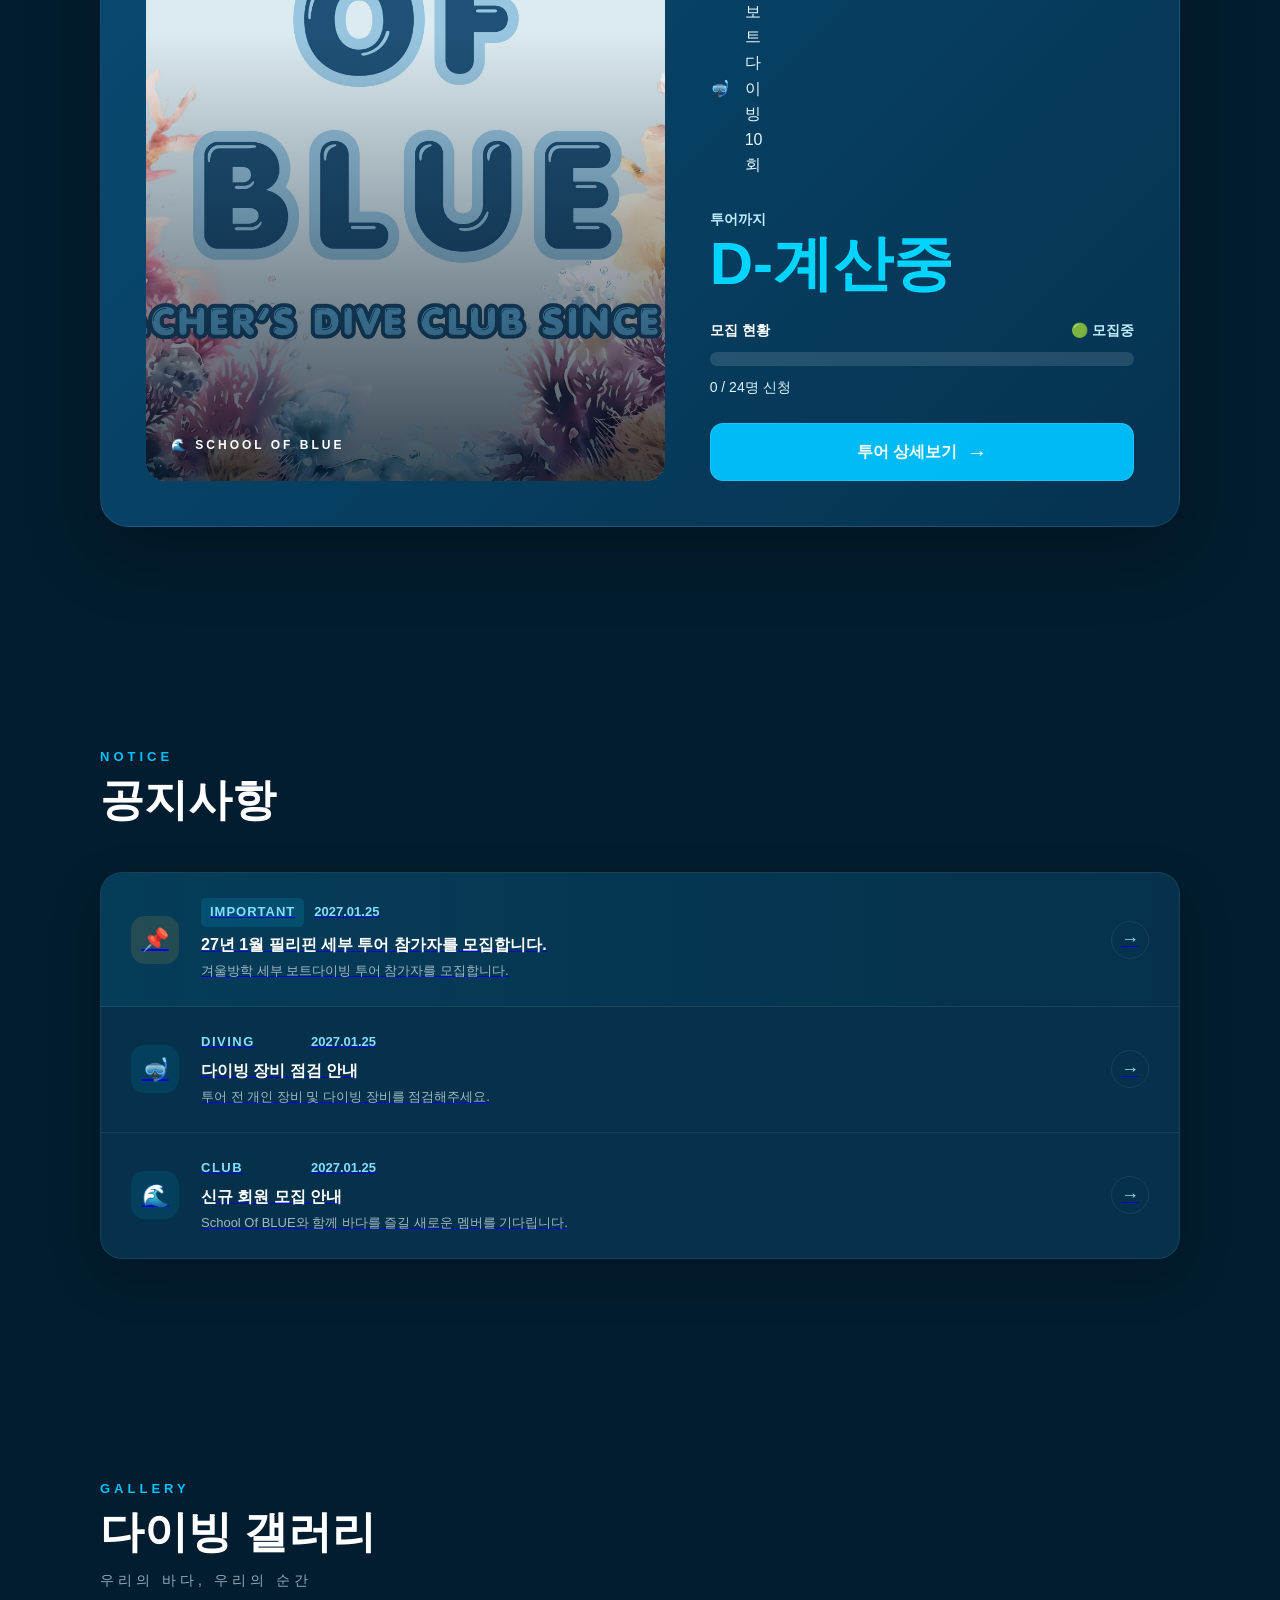
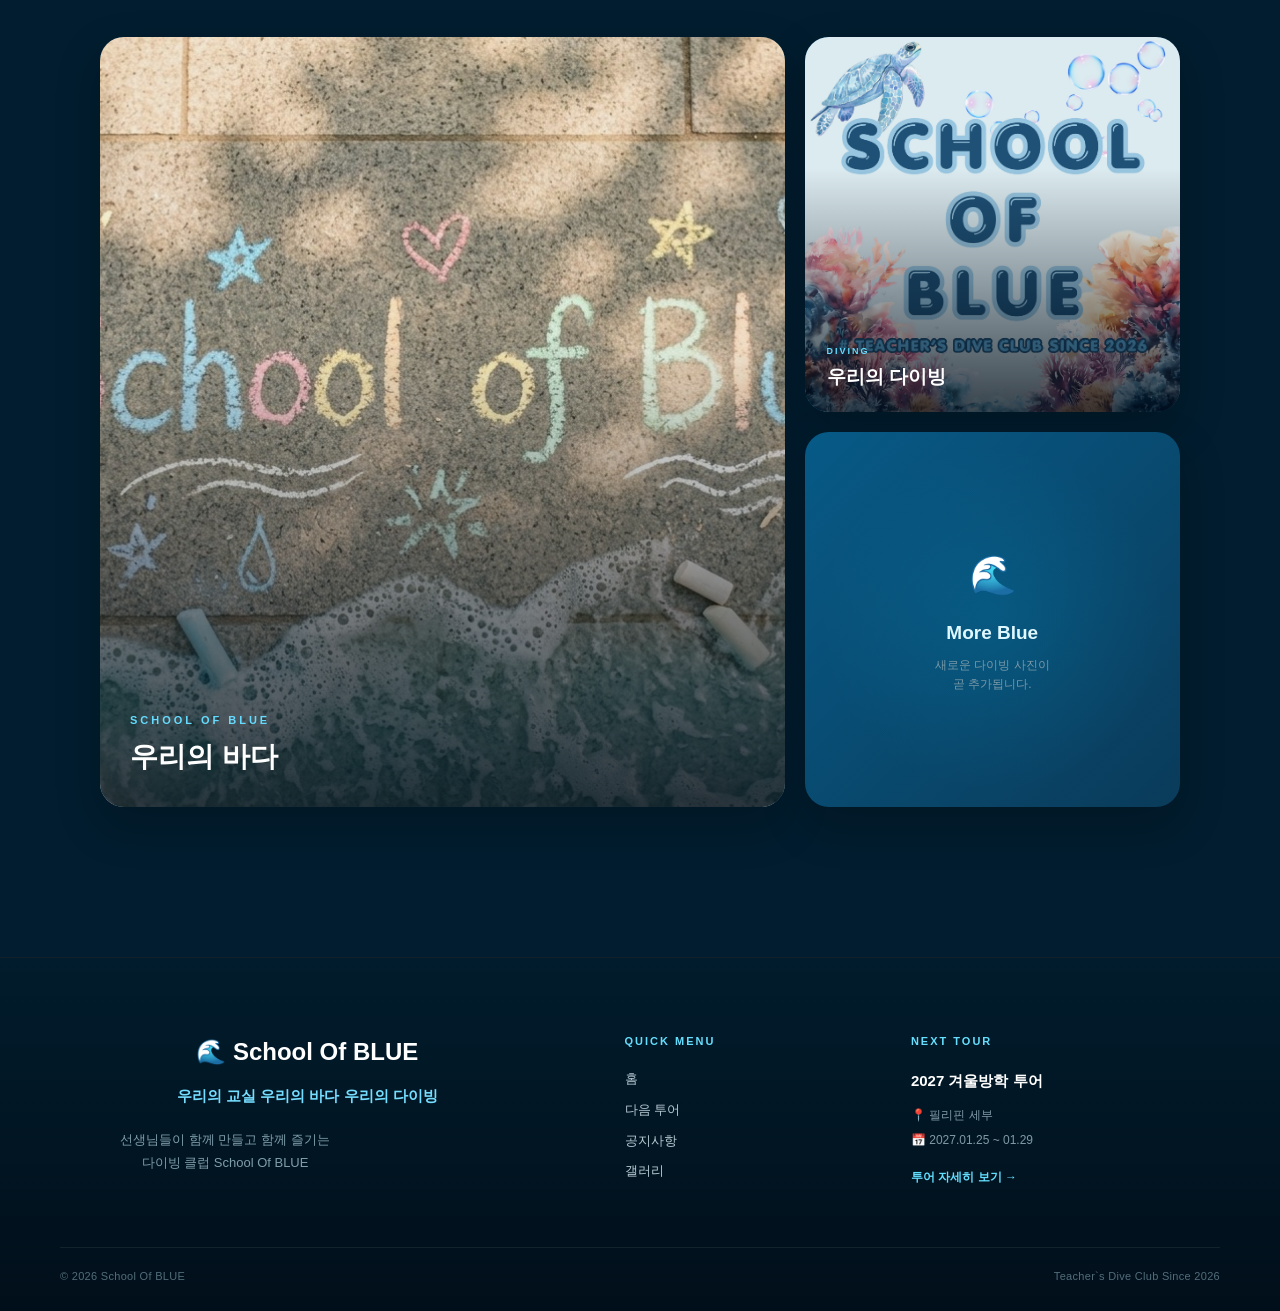
==== commit b0237207: "Summary" ====
--- a/index.html
+++ b/index.html
@@ -62,6 +62,33 @@
 ========================= -->
 
 <section class="hero">
+
+
+  <!-- 배경 영상 -->
+
+  <video
+    class="hero-video"
+    autoplay
+    muted
+    loop
+    playsinline
+    preload="metadata"
+  >
+
+    <source
+      src="./images/hero-video.mp4"
+      type="video/mp4"
+    >
+
+  </video>
+
+
+  <!-- 영상 위 어두운 레이어 -->
+
+  <div class="hero-overlay"></div>
+
+
+  <!-- HERO 내용 -->
 
   <div class="hero-content">
 
@@ -86,6 +113,7 @@
 
   </div>
 
+
 </section>
 
 
@@ -115,8 +143,6 @@
   <div class="tour-card">
 
 
-    <!-- 투어 이미지 -->
-
     <div class="tour-image">
 
       <img
@@ -136,8 +162,6 @@
 
 
 
-    <!-- 투어 정보 -->
-
     <div class="tour-info">
 
 
@@ -146,20 +170,13 @@
       </span>
 
 
-      <!-- 투어명 -->
-
       <h3 id="tourName">
         2027년 1월 겨울방학 투어
       </h3>
 
 
-
-      <!-- 투어 상세정보 -->
-
       <div class="tour-details">
 
-
-        <!-- 장소 -->
 
         <p>
 
@@ -174,9 +191,6 @@
         </p>
 
 
-
-        <!-- 날짜 -->
-
         <p>
 
           <span>
@@ -190,9 +204,6 @@
         </p>
 
 
-
-        <!-- 다이빙 -->
-
         <p>
 
           <span>
@@ -210,10 +221,6 @@
 
 
 
-      <!-- =========================
-           D-DAY
-      ========================= -->
-
       <div class="tour-countdown">
 
         <div class="countdown-title">
@@ -228,12 +235,7 @@
 
 
 
-      <!-- =========================
-           모집 현황
-      ========================= -->
-
       <div class="tour-recruit">
-
 
         <div class="progress-header">
 
@@ -246,7 +248,6 @@
           </span>
 
         </div>
-
 
 
         <div class="progress">
@@ -257,7 +258,6 @@
           ></div>
 
         </div>
-
 
 
         <div
@@ -267,14 +267,9 @@
           0 / 24명 신청
         </div>
 
-
-      </div>
-
-
-
-      <!-- =========================
-           투어 상세 버튼
-      ========================= -->
+      </div>
+
+
 
       <a
         href="jeju-tour.html"
@@ -320,11 +315,8 @@
   </div>
 
 
-
   <div class="notice-board">
 
-
-    <!-- 공지 1 -->
 
     <a
       href="notice-tour.html"
@@ -370,8 +362,6 @@
 
 
 
-    <!-- 공지 2 -->
-
     <a
       href="notice-equipment.html"
       class="notice-item"
@@ -416,8 +406,6 @@
 
 
 
-    <!-- 공지 3 -->
-
     <a
       href="notice-club.html"
       class="notice-item"
@@ -497,8 +485,6 @@
 
   <div class="gallery-feature">
 
-
-    <!-- 메인 사진 -->
 
     <div class="gallery-main">
 
@@ -524,8 +510,6 @@
 
 
 
-    <!-- 사이드 사진 -->
-
     <div class="gallery-side">
 
 
@@ -593,8 +577,6 @@
   <div class="footer-inner">
 
 
-    <!-- 브랜드 -->
-
     <div class="footer-brand">
 
       <h3>
@@ -614,8 +596,6 @@
 
 
 
-    <!-- QUICK MENU -->
-
     <div class="footer-menu">
 
       <h4>
@@ -642,8 +622,6 @@
 
 
 
-    <!-- NEXT TOUR -->
-
     <div class="footer-tour">
 
       <h4>
@@ -672,8 +650,6 @@
   </div>
 
 
-
-  <!-- 하단 -->
 
   <div class="footer-bottom">
 
--- a/css/style.css
+++ b/css/style.css
@@ -3305,4 +3305,54 @@
 
   }
 
+}/* =========================
+   HERO VIDEO
+========================= */
+
+.hero {
+  position: relative;
+  overflow: hidden;
+}
+
+
+.hero-video {
+  position: absolute;
+
+  top: 0;
+  left: 0;
+
+  width: 100%;
+  height: 100%;
+
+  object-fit: cover;
+
+  z-index: 0;
+}
+
+
+.hero-overlay {
+  position: absolute;
+
+  top: 0;
+  left: 0;
+
+  width: 100%;
+  height: 100%;
+
+  background:
+    linear-gradient(
+      180deg,
+      rgba(0, 15, 28, 0.45) 0%,
+      rgba(0, 20, 35, 0.35) 50%,
+      rgba(0, 8, 18, 0.65) 100%
+    );
+
+  z-index: 1;
+}
+
+
+.hero-content {
+  position: relative;
+
+  z-index: 2;
 }
